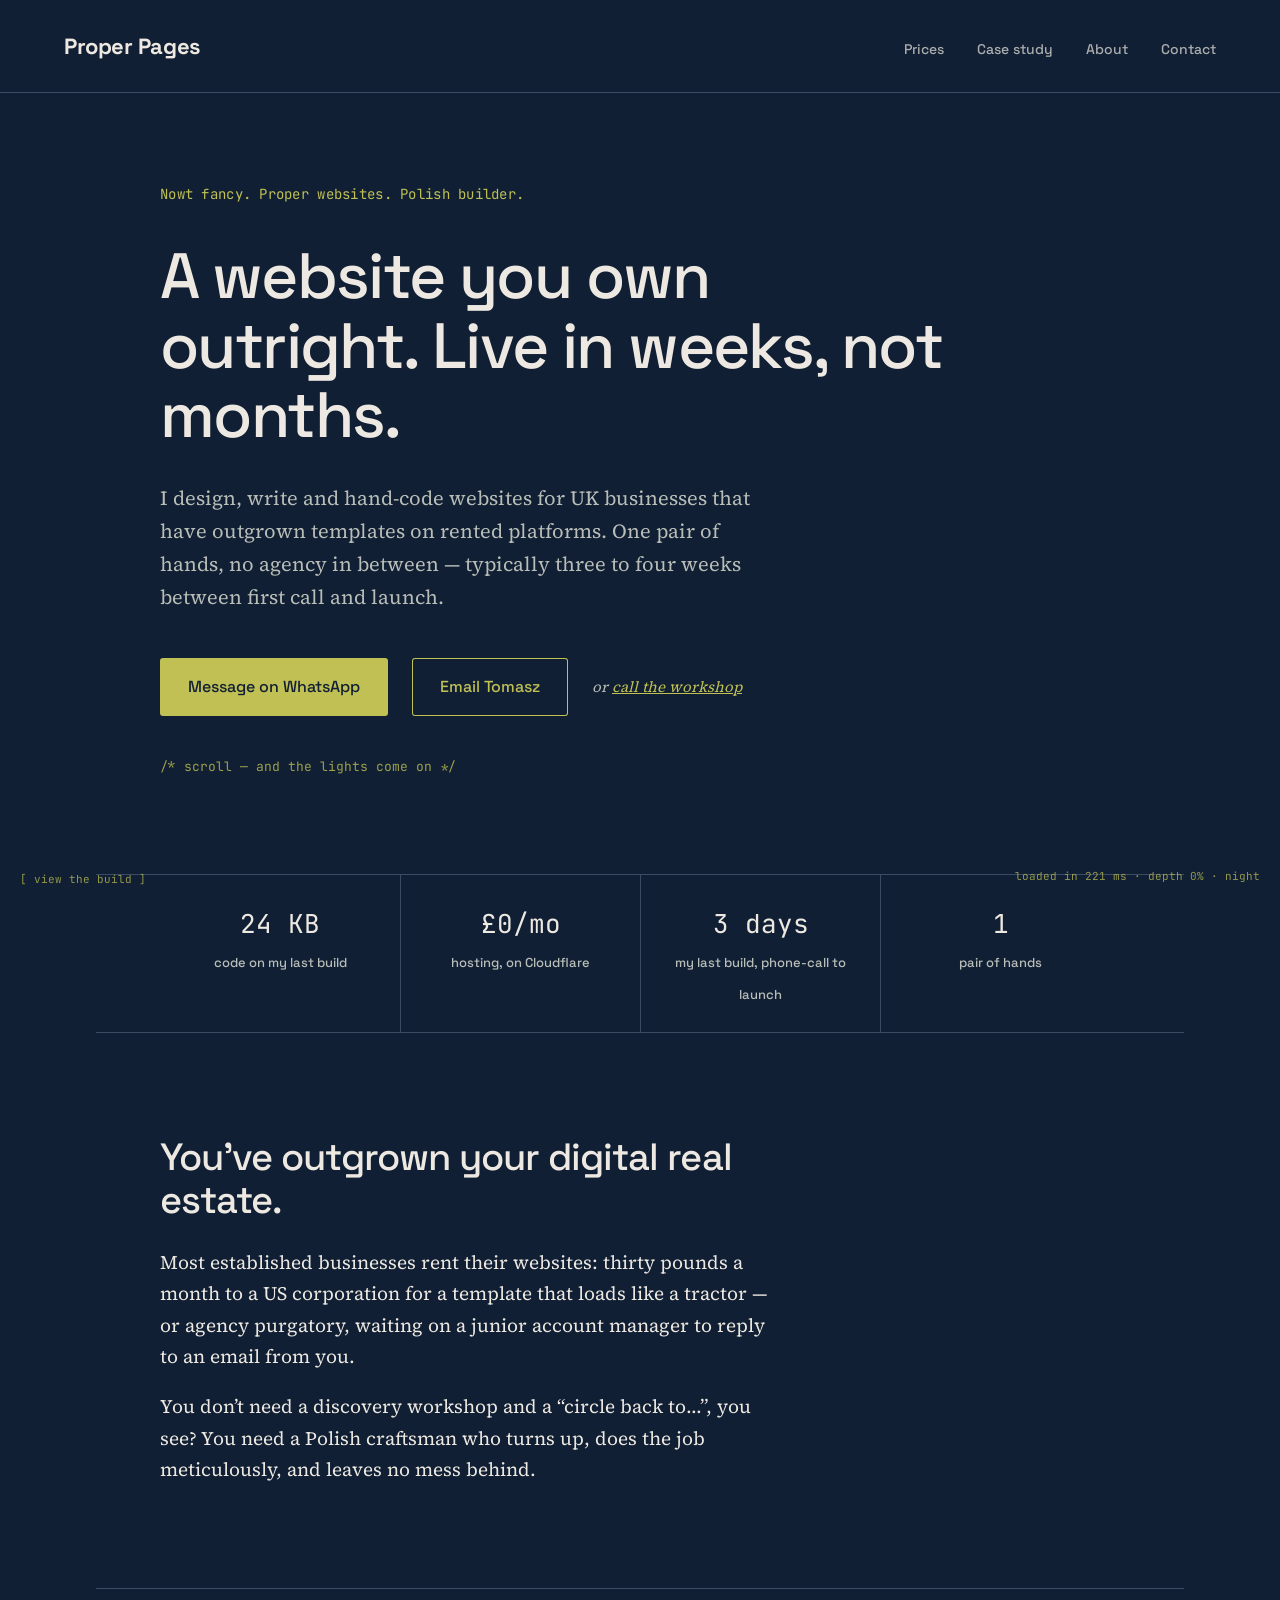
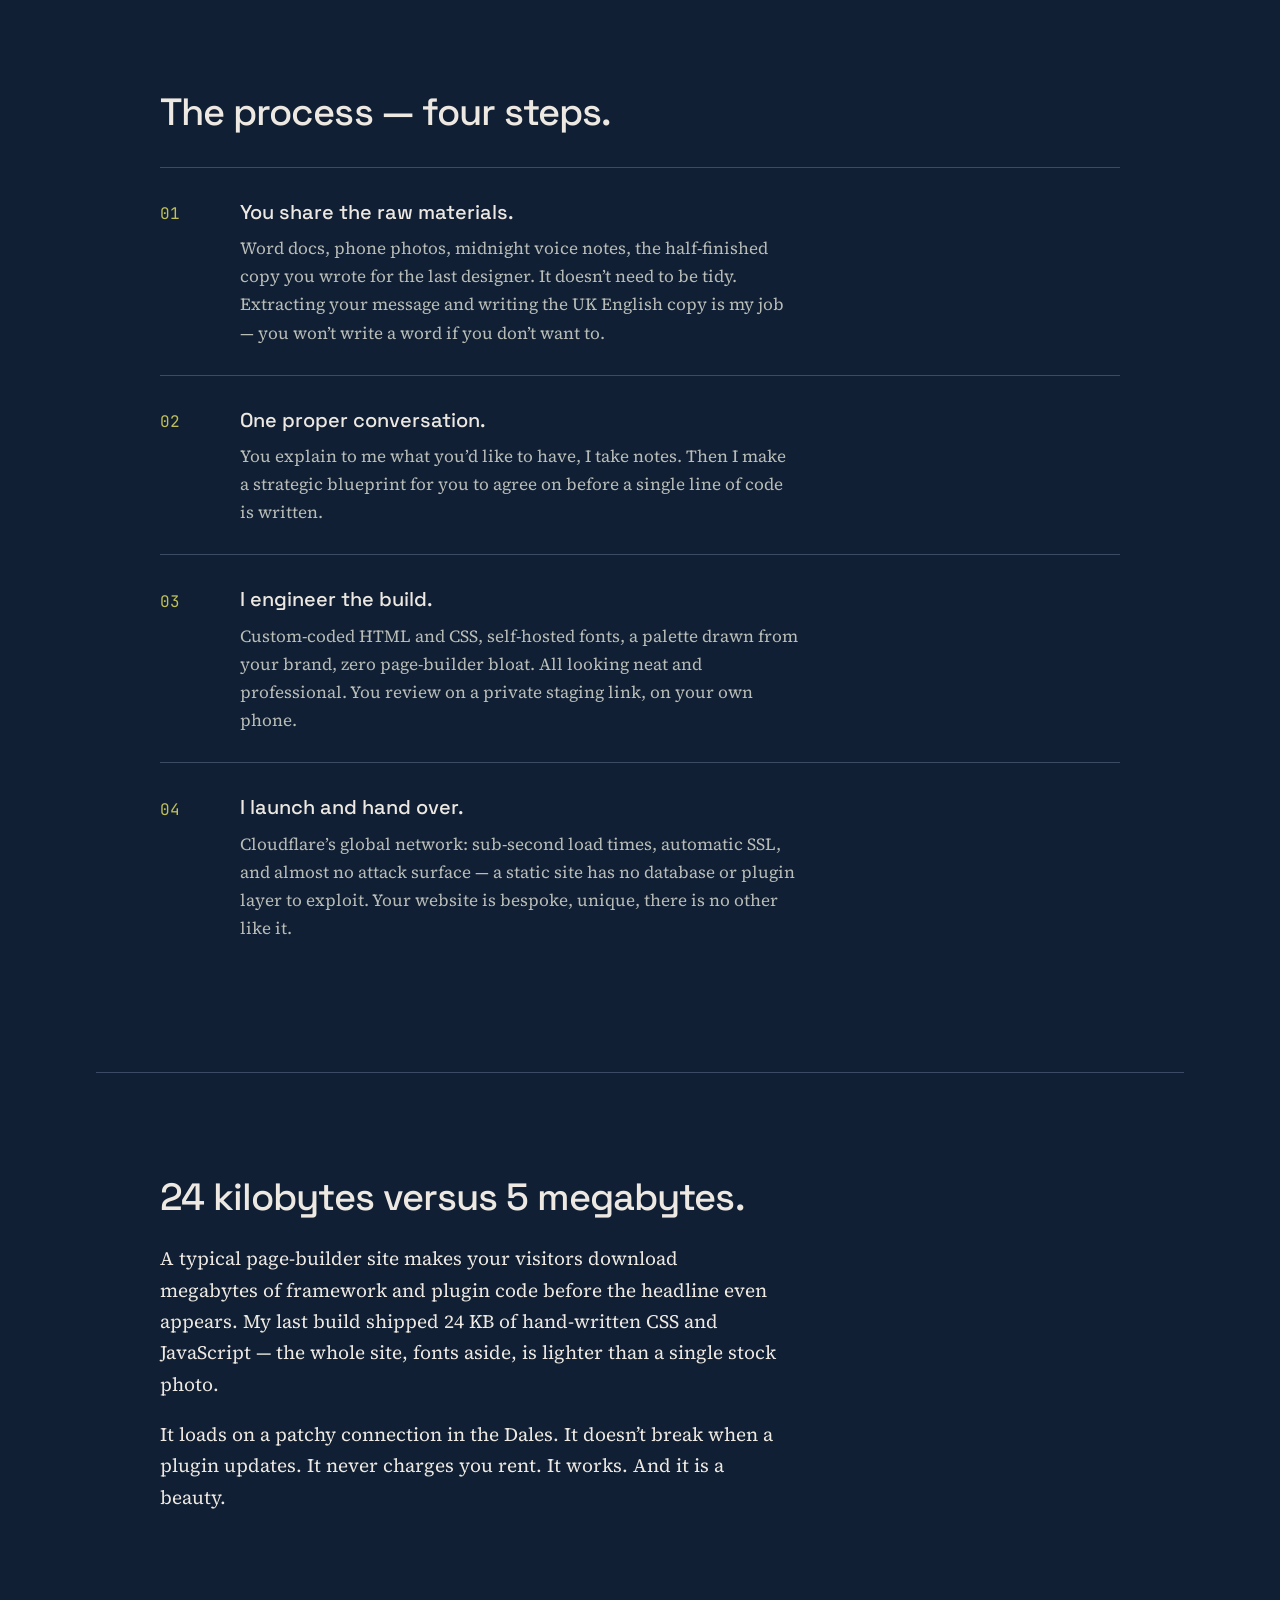
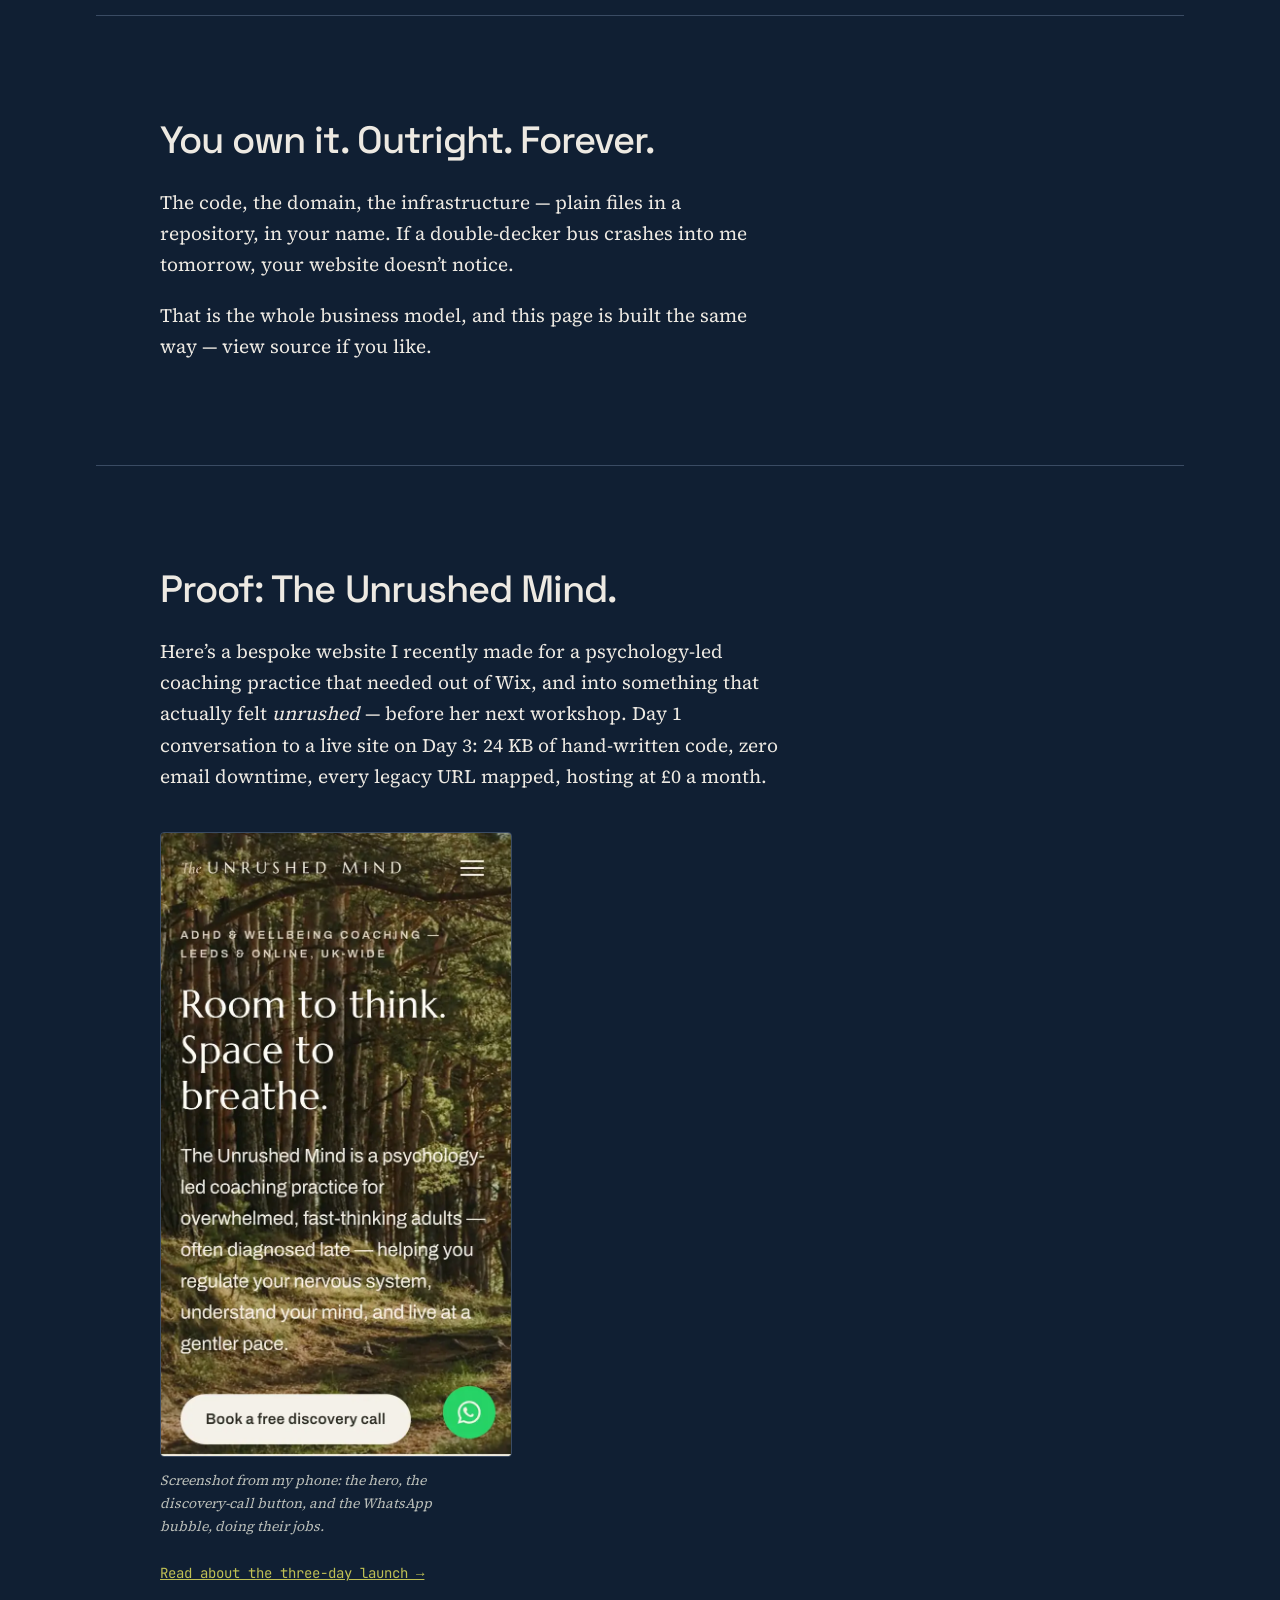
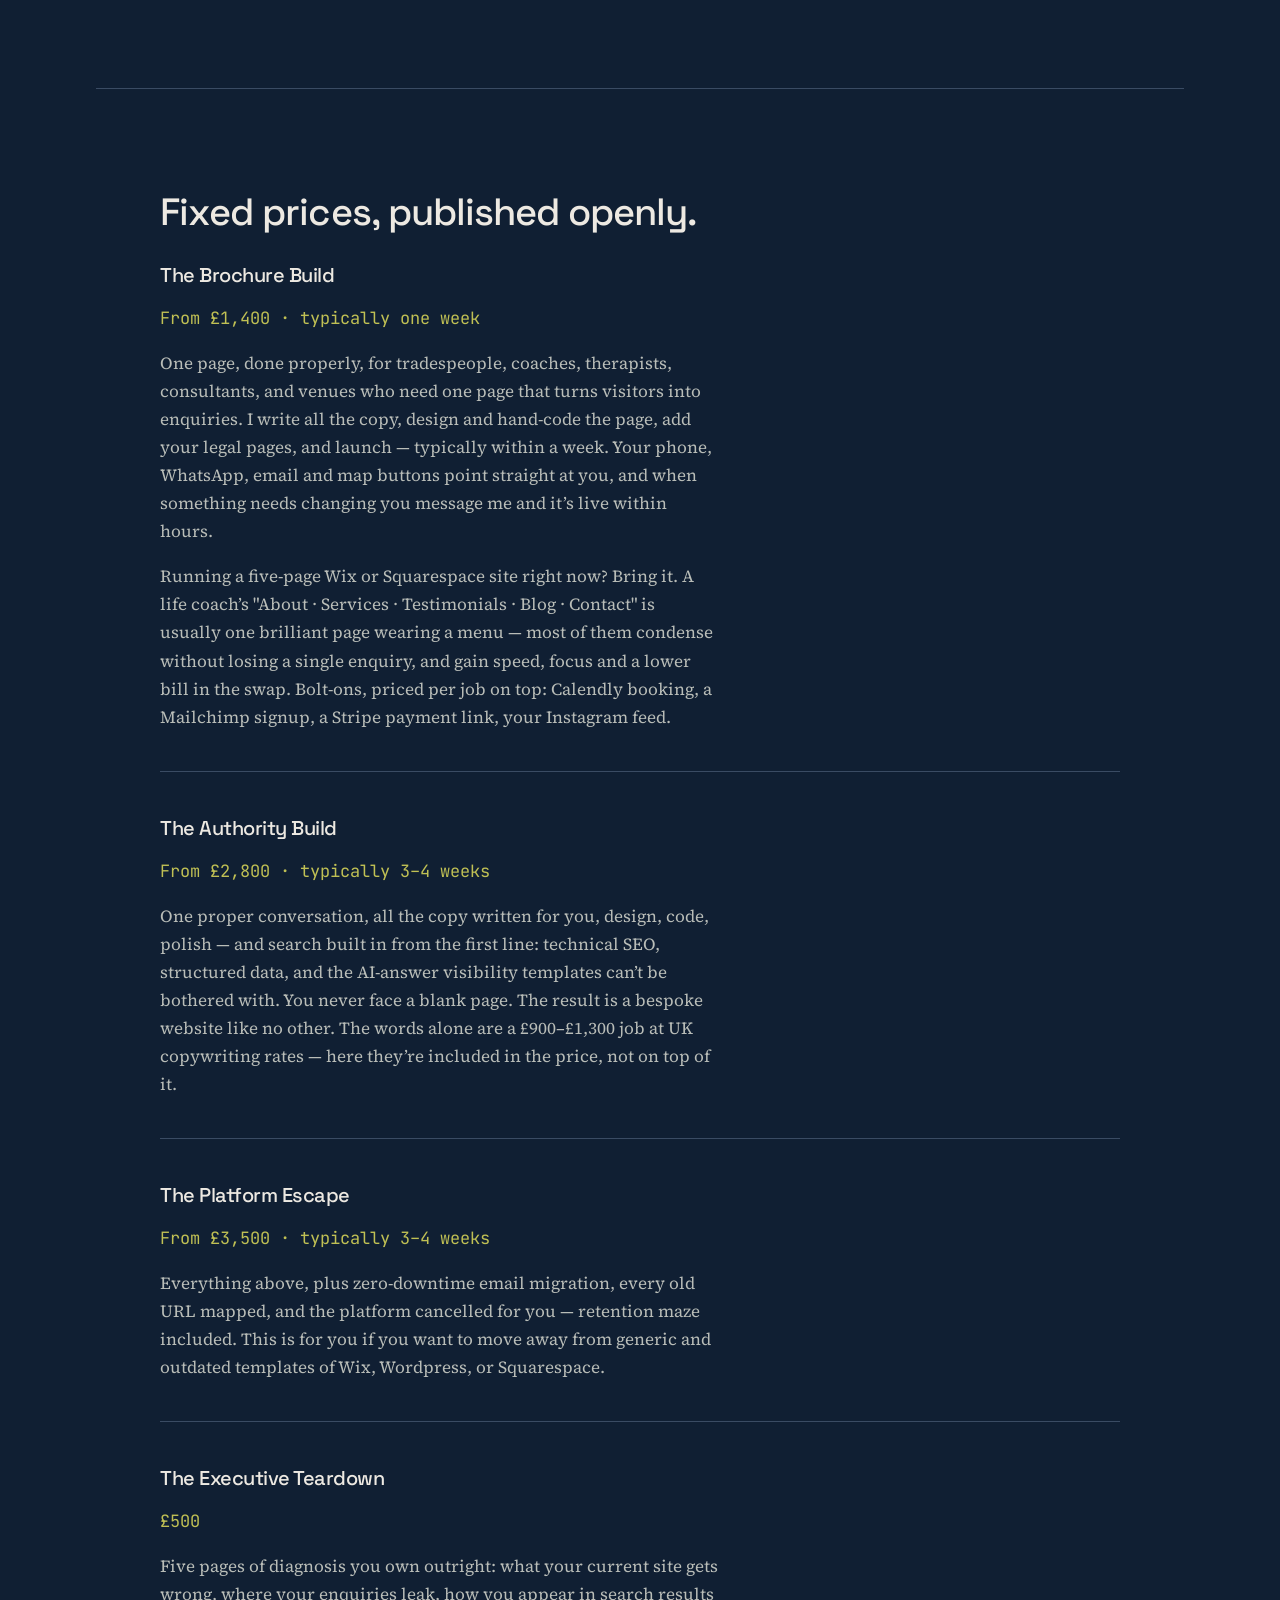
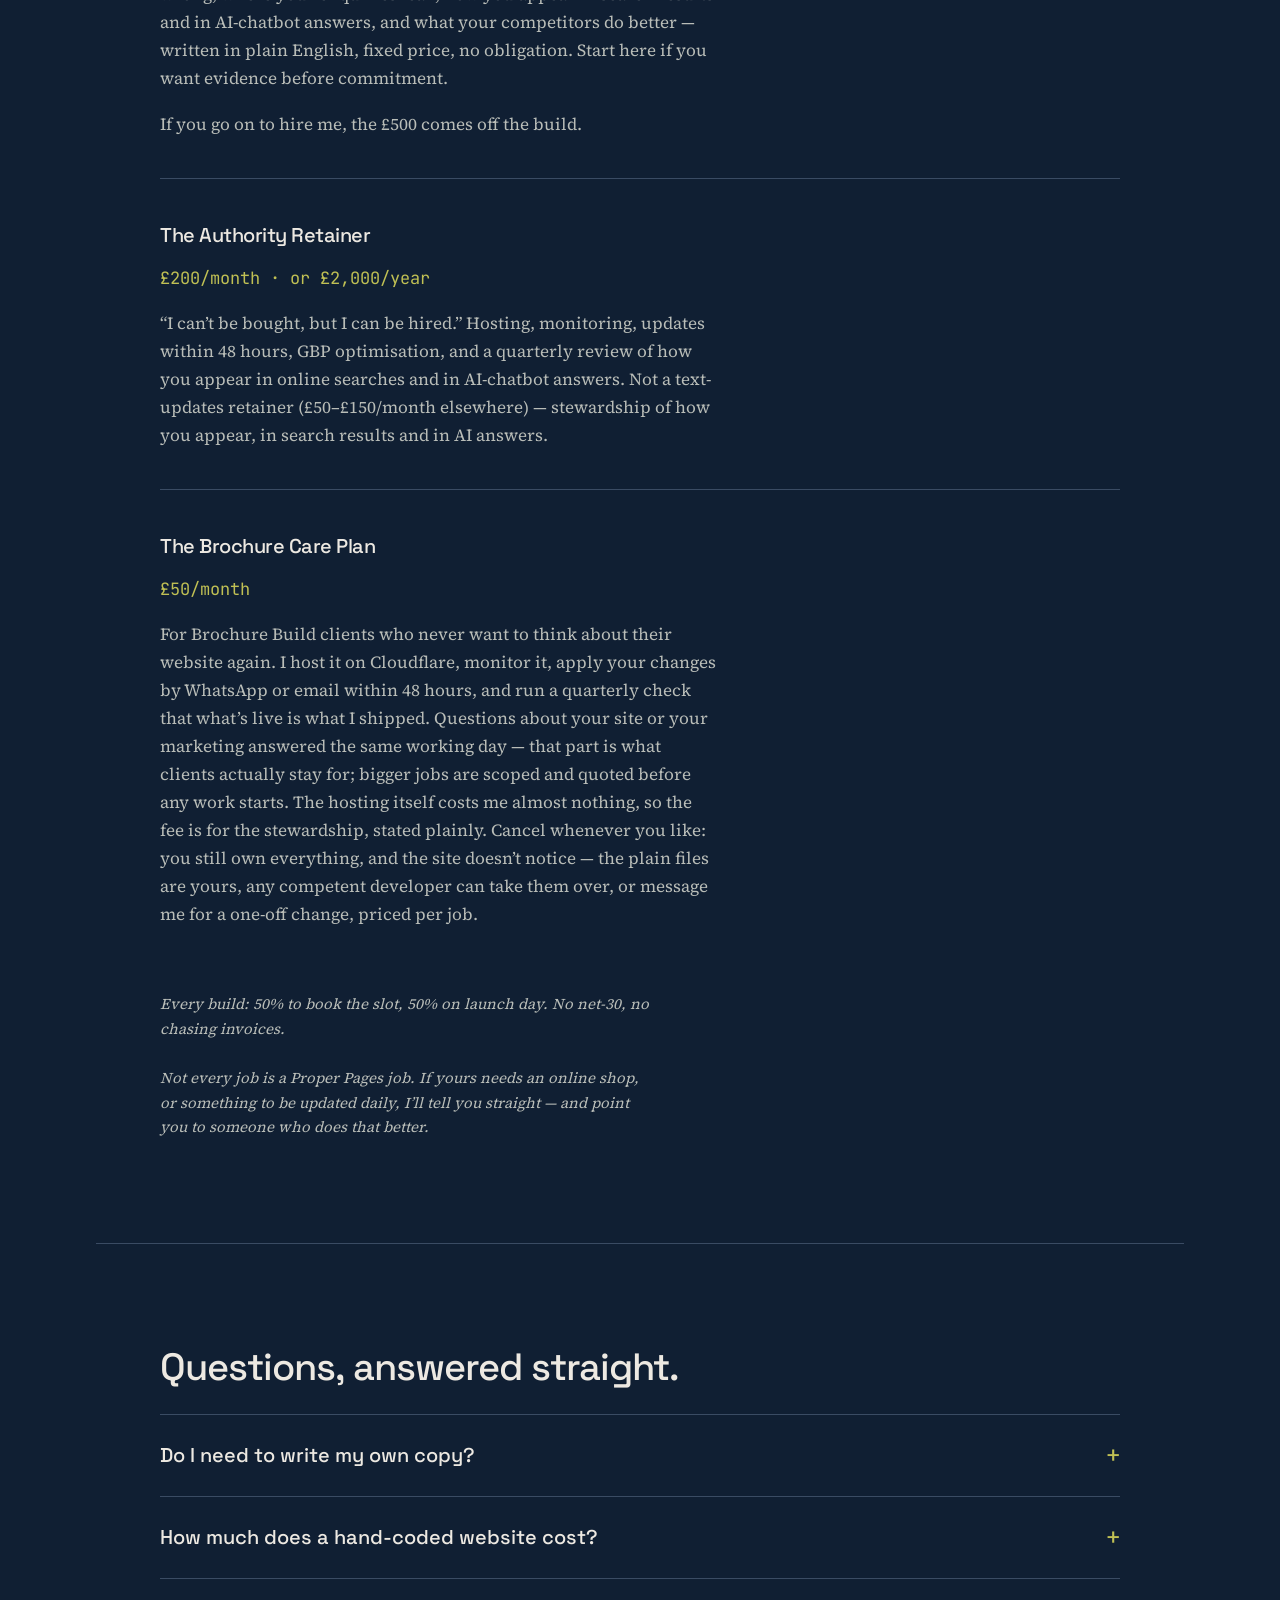
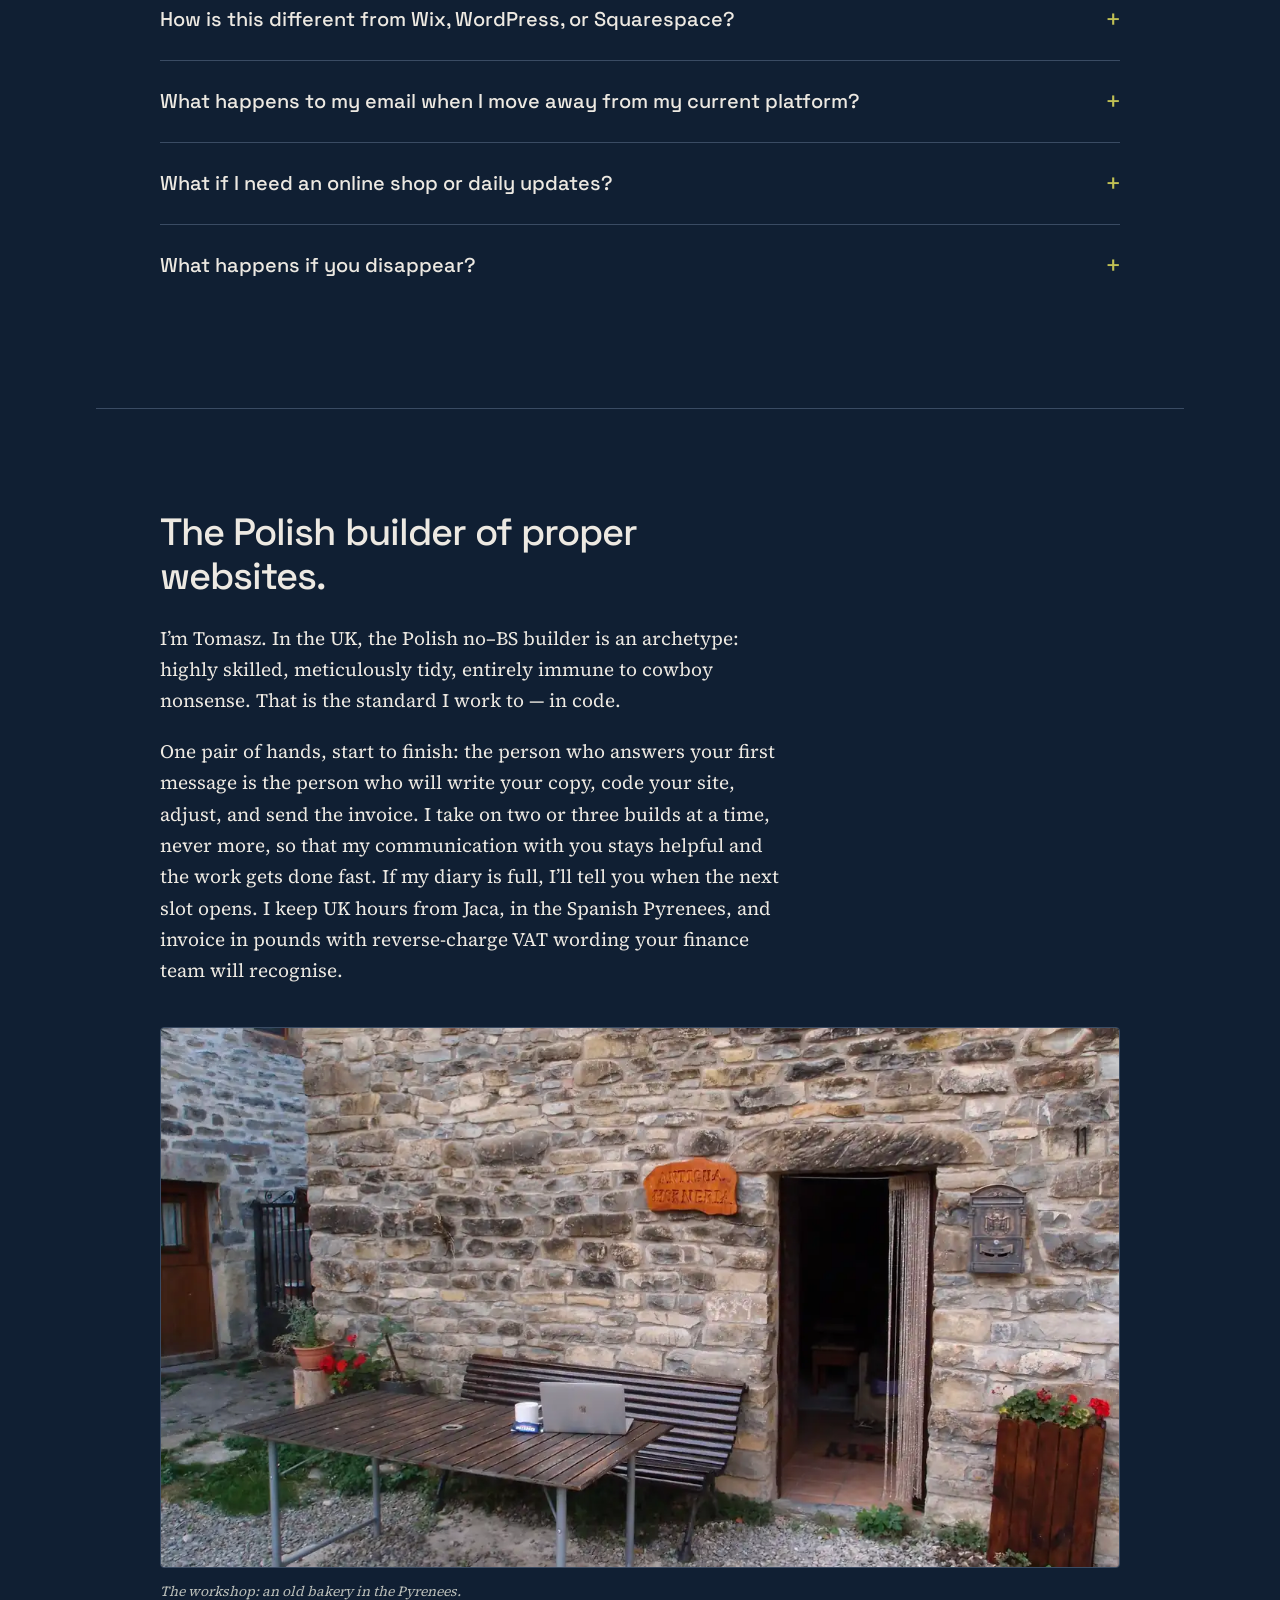
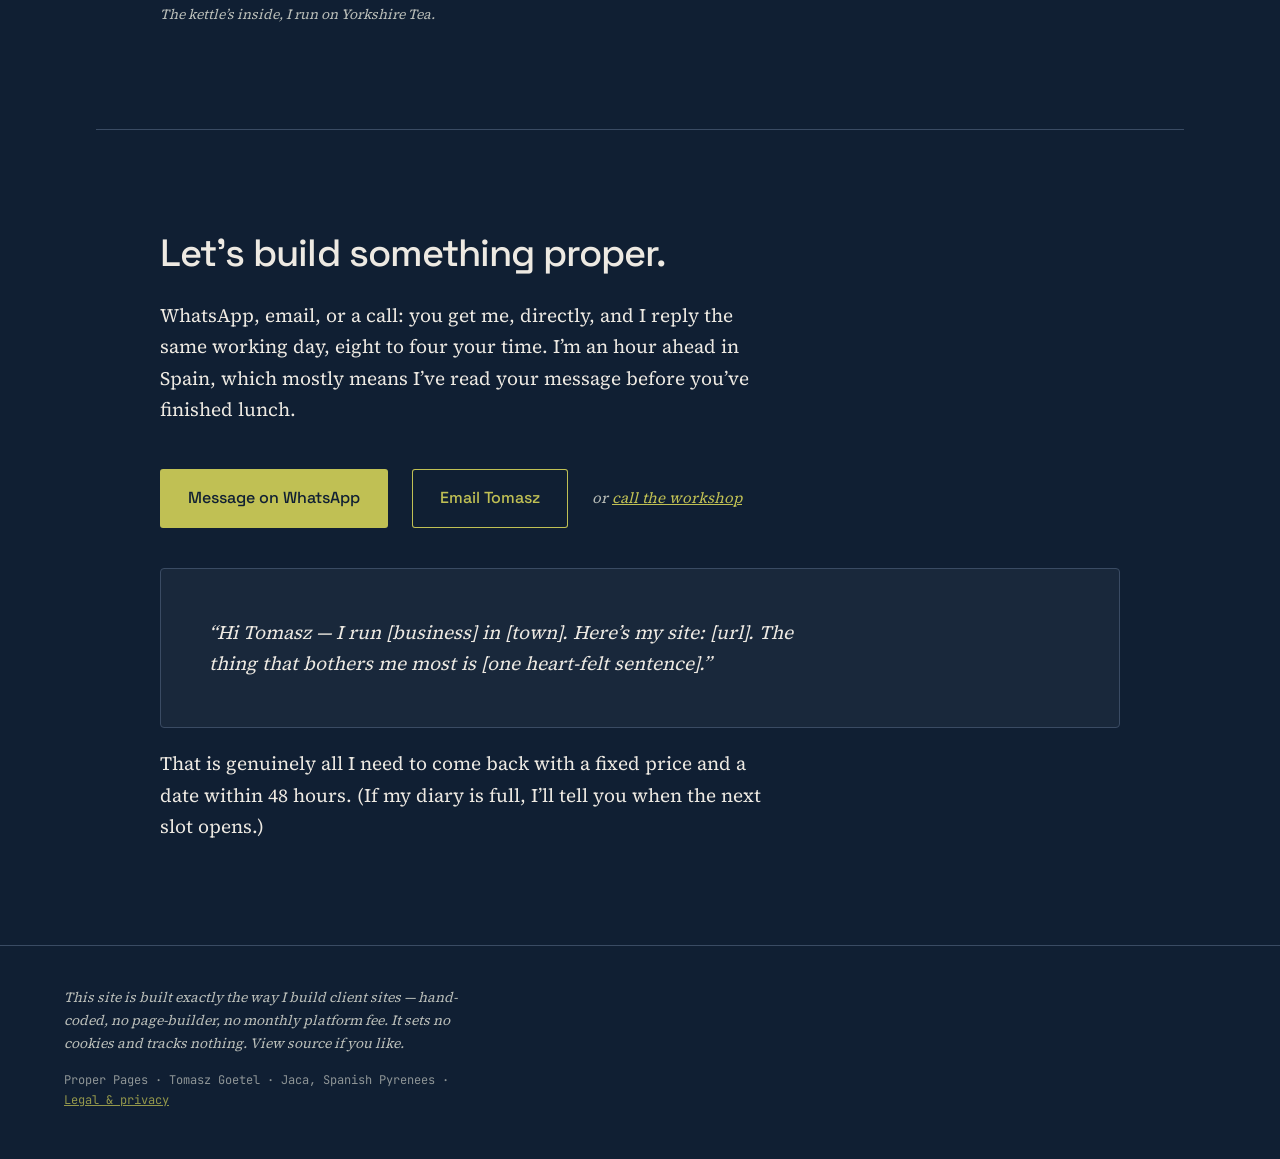
==== index.html @ 2d5d771d "Care Plan scope bounded, handover sentence added" ====
<!doctype html>
<html lang="en-GB">
<head>
<meta charset="utf-8">
<meta name="viewport" content="width=device-width, initial-scale=1">
<title>Proper Pages — hand-coded websites you own outright, live in weeks</title>
<meta name="description" content="I design, write and hand-code websites you own outright. No page-builder, no monthly platform fee, no agency in between. Typically three to four weeks between first call and launch.">
<link rel="canonical" href="https://properpages.co.uk/">
<meta name="theme-color" content="#101F33">
<link rel="icon" href="favicon.svg" type="image/svg+xml">
<link rel="apple-touch-icon" href="assets/img/apple-touch-icon.png">
<link rel="preload" href="assets/fonts/space-grotesk-700.woff2" as="font" type="font/woff2" crossorigin>
<link rel="preload" href="assets/fonts/source-serif-400.woff2" as="font" type="font/woff2" crossorigin>
<link rel="preload" href="assets/fonts/jetbrains-mono-400.woff2" as="font" type="font/woff2" crossorigin>
<link rel="stylesheet" href="assets/css/style.css">
<meta property="og:type" content="website">
<meta property="og:title" content="Proper Pages — hand-coded websites you own outright">
<meta property="og:description" content="Nowt fancy. Proper websites. Polish builder. Fixed prices, published openly, copy included — live in weeks, not months.">
<meta property="og:url" content="https://properpages.co.uk/">
<meta property="og:image" content="https://properpages.co.uk/assets/img/og.png">
<meta property="og:site_name" content="Proper Pages">
<meta property="og:locale" content="en_GB">
<meta property="og:image:width" content="1200">
<meta property="og:image:height" content="630">
<meta property="og:image:alt" content="Proper Pages — hand-coded websites you own outright. Nowt fancy. Proper websites. Polish builder.">
<meta name="twitter:card" content="summary_large_image">
<script type="application/ld+json">
{
  "@context": "https://schema.org",
  "@type": "ProfessionalService",
  "name": "Proper Pages",
  "description": "Hand-coded websites, copywriting included, for UK businesses that have outgrown rented platforms.",
  "url": "https://properpages.co.uk/",
  "image": "https://properpages.co.uk/assets/img/og.png",
  "sameAs": ["https://github.com/ubiktime/proper"],
  "openingHours": "Mo-Fr 08:00-16:00",
  "telephone": "+34641314730",
  "email": "tomaszgoe@protonmail.com",
  "knowsAbout": ["Hand-coded static websites", "Edge deployment on Cloudflare Pages", "Core Web Vitals optimisation", "Technical SEO and structured data", "Website copywriting"],
  "founder": { "@type": "Person", "name": "Tomasz Goetel", "jobTitle": "Web developer and copywriter" },
  "address": { "@type": "PostalAddress", "streetAddress": "Calle La Iglesia 11, Villanovilla", "postalCode": "22710", "addressLocality": "Jaca", "addressRegion": "Huesca", "addressCountry": "ES" },
  "areaServed": { "@type": "Country", "name": "United Kingdom" },
  "priceRange": "£££",
  "hasOfferCatalog": {
    "@type": "OfferCatalog",
    "name": "Services",
    "itemListElement": [
      { "@type": "Offer", "name": "The Brochure Build", "priceSpecification": { "@type": "PriceSpecification", "minPrice": 1400, "priceCurrency": "GBP" } },
      { "@type": "Offer", "name": "The Authority Build", "priceSpecification": { "@type": "PriceSpecification", "minPrice": 2800, "priceCurrency": "GBP" } },
      { "@type": "Offer", "name": "The Platform Escape", "priceSpecification": { "@type": "PriceSpecification", "minPrice": 3500, "priceCurrency": "GBP" } },
      { "@type": "Offer", "name": "The Executive Teardown", "priceSpecification": { "@type": "PriceSpecification", "price": 500, "priceCurrency": "GBP" } },
      { "@type": "Offer", "name": "The Authority Retainer", "priceSpecification": { "@type": "PriceSpecification", "price": 200, "priceCurrency": "GBP", "unitText": "MONTH" } },
      { "@type": "Offer", "name": "The Brochure Care Plan", "priceSpecification": { "@type": "PriceSpecification", "price": 50, "priceCurrency": "GBP", "unitText": "MONTH" } }
    ]
  }
}
</script>
<script type="application/ld+json">
{
  "@context": "https://schema.org",
  "@type": "FAQPage",
  "mainEntity": [
    {
      "@type": "Question",
      "name": "Do I need to write my own copy?",
      "acceptedAnswer": {
        "@type": "Answer",
        "text": "No. Most clients send Word docs, voice notes, or nothing at all. Extracting your message and writing the UK English copy is my job — you won’t face a blank page."
      }
    },
    {
      "@type": "Question",
      "name": "How much does a hand-coded website cost?",
      "acceptedAnswer": {
        "@type": "Answer",
        "text": "Published openly, fixed, and on this page: from £1,400 for a one-page brochure site that turns visitors into enquiries, from £2,800 for a bespoke build, from £3,500 if you’re escaping a rented platform. £500 gets you an intelligent audit first. No hourly rates, no scope creep, no surprise invoices."
      }
    },
    {
      "@type": "Question",
      "name": "How is this different from Wix, WordPress, or Squarespace?",
      "acceptedAnswer": {
        "@type": "Answer",
        "text": "Those platforms rent you a template and charge monthly. I hand-code a site you own outright — the code, the domain, the infrastructure. My last build shipped 24 KB of code and loads in under a second on 4G. A typical page-builder site makes visitors download megabytes before the headline appears."
      }
    },
    {
      "@type": "Question",
      "name": "What happens to my email when I move away from my current platform?",
      "acceptedAnswer": {
        "@type": "Answer",
        "text": "Nothing changes. In a recent migration, Google Workspace email was preserved — MX, SPF and DMARC replicated record-for-record. Zero downtime; the inbox never noticed."
      }
    },
    {
      "@type": "Question",
      "name": "What if I need an online shop or daily updates?",
      "acceptedAnswer": {
        "@type": "Answer",
        "text": "Then I’m not your builder, and I’ll tell you straight — then point you to someone who does that better. Not every job is a Proper Pages job."
      }
    },
    {
      "@type": "Question",
      "name": "What happens if you disappear?",
      "acceptedAnswer": {
        "@type": "Answer",
        "text": "Your website doesn’t notice. The code, domain and infrastructure are plain files in a repository, in your name. You hire any developer and carry on — no rebuild, no ransom, no platform lock-in."
      }
    }
  ]
}
</script>
</head>
<body>

<header class="site-head">
  <a class="wordmark" href="/">Proper Pages</a>
  <nav class="site-nav">
    <a href="#prices">Prices</a>
    <a href="/case-study">Case study</a>
    <a href="#about">About</a>
    <a href="#contact">Contact</a>
  </nav>
</header>

<main>

<section class="hero wrap">
  <p class="tagline">Nowt fancy. Proper websites. Polish builder.</p>
  <h1>A website you own outright. Live in weeks, not months.</h1>
  <p class="sub">I design, write and hand-code websites for UK businesses that have outgrown templates on rented platforms. One pair of hands, no agency in between — typically three to four weeks between first call and launch.</p>
  <div class="cta-row">
    <a class="btn" data-c="wa">Message on WhatsApp</a>
    <a class="btn btn-ghost" data-c="em">Email Tomasz</a>
    <span class="cta-note">or <a data-c="tel">call the workshop</a></span>
  </div>
  <p class="mono-note">/* scroll — and the lights come on */</p>
</section>

<div class="stats wrap" role="list">
  <div class="stat" role="listitem"><b>24 KB</b><span>code on my last build</span></div>
  <div class="stat" role="listitem"><b>£0/mo</b><span>hosting, on Cloudflare</span></div>
  <div class="stat" role="listitem"><b>3 days</b><span>my last build, phone-call to launch</span></div>
  <div class="stat" role="listitem"><b>1</b><span>pair of hands</span></div>
</div>

<section class="wrap" id="problem">
  <h2>You’ve outgrown your digital real estate.</h2>
  <p>Most established businesses rent their websites: thirty pounds a month to a US corporation for a template that loads like a tractor — or agency purgatory, waiting on a junior account manager to reply to an email from you.</p>
  <p>You don’t need a discovery workshop and a “circle back to...”, you see? You need a Polish craftsman who turns up, does the job meticulously, and leaves no mess behind.</p>
</section>

<section class="wrap" id="process">
  <h2>The process — four steps.</h2>
  <ol class="steps">
    <li><div><b>You share the raw materials.</b><p>Word docs, phone photos, midnight voice notes, the half-finished copy you wrote for the last designer. It doesn’t need to be tidy. Extracting your message and writing the UK English copy is my job — you won’t write a word if you don’t want to.</p></div></li>
    <li><div><b>One proper conversation.</b><p>You explain to me what you’d like to have, I take notes. Then I make a strategic blueprint for you to agree on before a single line of code is written.</p></div></li>
    <li><div><b>I engineer the build.</b><p>Custom-coded HTML and CSS, self-hosted fonts, a palette drawn from your brand, zero page-builder bloat. All looking neat and professional. You review on a private staging link, on your own phone.</p></div></li>
    <li><div><b>I launch and hand over.</b><p>Cloudflare’s global network: sub-second load times, automatic SSL, and almost no attack surface — a static site has no database or plugin layer to exploit. Your website is bespoke, unique, there is no other like it.</p></div></li>
  </ol>
</section>

<section class="wrap" id="weight">
  <h2>24 kilobytes versus 5 megabytes.</h2>
  <p>A typical page-builder site makes your visitors download megabytes of framework and plugin code before the headline even appears. My last build shipped 24&nbsp;KB of hand-written CSS and JavaScript — the whole site, fonts aside, is lighter than a single stock photo.</p>
  <p>It loads on a patchy connection in the Dales. It doesn’t break when a plugin updates. It never charges you rent. It works. And it is a beauty.</p>
</section>

<section class="wrap" id="ownership">
  <h2>You own it. Outright. Forever.</h2>
  <p>The code, the domain, the infrastructure — plain files in a repository, in your name. If a double-decker bus crashes into me tomorrow, your website doesn’t notice.</p>
  <p>That is the whole business model, and this page is built the same way — view source if you like.</p>
</section>

<section class="wrap" id="proof">
  <h2>Proof: The Unrushed Mind.</h2>
  <p>Here’s a bespoke website I recently made for a psychology-led coaching practice that needed out of Wix, and into something that actually felt <em>unrushed</em> — before her next workshop. Day 1 conversation to a live site on Day&nbsp;3: 24&nbsp;KB of hand-written code, zero email downtime, every legacy URL mapped, hosting at £0 a month.</p>
  <figure class="shot">
    <img src="assets/img/tum-phone.webp" width="720" height="1281" loading="lazy" decoding="async" alt="The Unrushed Mind homepage on a phone: forest photograph, “Room to think. Space to breathe.” headline, discovery-call button and WhatsApp bubble">
    <figcaption>Screenshot from my phone: the hero, the discovery-call button, and the WhatsApp bubble, doing their jobs.</figcaption>
  </figure>
  <p class="mono"><a href="/case-study">Read about the three-day launch →</a></p>
</section>

<section class="wrap" id="prices">
  <h2>Fixed prices, published openly.</h2>

  <div class="package" id="brochure-build">
    <h3 class="mt-0">The Brochure Build</h3>
    <p class="price">From £1,400 · typically one week</p>
    <p>One page, done properly, for tradespeople, coaches, therapists, consultants, and venues who need one page that turns visitors into enquiries. I write all the copy, design and hand-code the page, add your legal pages, and launch — typically within a week. Your phone, WhatsApp, email and map buttons point straight at you, and when something needs changing you message me and it’s live within hours.</p>
    <p>Running a five-page Wix or Squarespace site right now? Bring it. A life coach’s "About · Services · Testimonials · Blog · Contact" is usually one brilliant page wearing a menu — most of them condense without losing a single enquiry, and gain speed, focus and a lower bill in the swap. Bolt-ons, priced per job on top: Calendly booking, a Mailchimp signup, a Stripe payment link, your Instagram feed.</p>
  </div>

  <div class="package" id="authority-build">
    <h3 class="mt-0">The Authority Build</h3>
    <p class="price">From £2,800 · typically 3–4 weeks</p>
    <p>One proper conversation, all the copy written for you, design, code, polish — and search built in from the first line: technical SEO, structured data, and the AI-answer visibility templates can’t be bothered with. You never face a blank page. The result is a bespoke website like no other. The words alone are a £900–£1,300 job at UK copywriting rates — here they’re included in the price, not on top of it.</p>
  </div>

  <div class="package" id="platform-escape">
    <h3 class="mt-0">The Platform Escape</h3>
    <p class="price">From £3,500 · typically 3–4 weeks</p>
    <p>Everything above, plus zero-downtime email migration, every old URL mapped, and the platform cancelled for you — retention maze included. This is for you if you want to move away from generic and outdated templates of Wix, Wordpress, or Squarespace.</p>
  </div>

  <div class="package" id="executive-teardown">
    <h3 class="mt-0">The Executive Teardown</h3>
    <p class="price">£500</p>
    <p>Five pages of diagnosis you own outright: what your current site gets wrong, where your enquiries leak, how you appear in search results and in AI-chatbot answers, and what your competitors do better — written in plain English, fixed price, no obligation. Start here if you want evidence before commitment.</p>
<p>If you go on to hire me, the £500 comes off the build.</p>
  </div>

  <div class="package" id="authority-retainer">
    <h3 class="mt-0">The Authority Retainer</h3>
    <p class="price">£200/month · or £2,000/year</p>
    <p>“I can’t be bought, but I can be hired.” Hosting, monitoring, updates within 48 hours, GBP optimisation, and a quarterly review of how you appear in online searches and in AI-chatbot answers. Not a text-updates retainer (£50–£150/month elsewhere) — stewardship of how you appear, in search results and in AI answers.</p>
  </div>

  <div class="package" id="brochure-care">
    <h3 class="mt-0">The Brochure Care Plan</h3>
    <p class="price">£50/month</p>
    <p>For Brochure Build clients who never want to think about their website again. I host it on Cloudflare, monitor it, apply your changes by WhatsApp or email within 48 hours, and run a quarterly check that what’s live is what I shipped. Questions about your site or your marketing answered the same working day — that part is what clients actually stay for; bigger jobs are scoped and quoted before any work starts. The hosting itself costs me almost nothing, so the fee is for the stewardship, stated plainly. Cancel whenever you like: you still own everything, and the site doesn’t notice — the plain files are yours, any competent developer can take them over, or message me for a one-off change, priced per job.</p>
  </div>

  <p class="terms">Every build: 50% to book the slot, 50% on launch day. No net-30, no chasing invoices.</p>
  <p class="terms">Not every job is a Proper Pages job. If yours needs an online shop, or something to be updated daily, I’ll tell you straight — and point you to someone who does that better.</p>
</section>

<section class="wrap" id="faq">
  <h2>Questions, answered straight.</h2>

  <details>
    <summary>Do I need to write my own copy?</summary>
    <p>No. Most clients send Word docs, voice notes, or nothing at all. Extracting your message and writing the UK English copy is my job — you won’t face a blank page.</p>
  </details>

  <details>
    <summary>How much does a hand-coded website cost?</summary>
    <p>From £1,400 for one page that turns visitors into enquiries, from £2,800 for a unique, bespoke build, from £3,500 if you’re escaping a rented platform. £500 gets you an intelligent audit first. No hourly rates, no scope creep, no surprise invoices.</p>
  </details>

  <details>
    <summary>How is this different from Wix, WordPress, or Squarespace?</summary>
    <p>Those platforms rent you a template and charge monthly. The templates make every site look the same. I custom-code a site you own outright — the code, the domain, the infrastructure. My last build shipped 24 KB of code and loads in under a second on 4G. A typical page-builder site makes visitors download megabytes before the headline appears.</p>
  </details>

  <details>
    <summary>What happens to my email when I move away from my current platform?</summary>
    <p>Nothing changes. In a recent migration I did for a client, Google Workspace email was preserved — MX, SPF and DMARC replicated record-for-record. Zero downtime; the inbox never noticed.</p>
  </details>

  <details>
    <summary>What if I need an online shop or daily updates?</summary>
    <p>Then I’m not your builder, and I’ll tell you straight — then point you to someone who does that better. Not every job is a Proper Pages job.</p>
  </details>

  <details>
    <summary>What happens if you disappear?</summary>
    <p>Your website doesn’t notice. The code, domain and infrastructure are plain files in a repository, in your name. No rebuild, no ransom, no platform lock-in. You hire any developer and carry on.</p>
  </details>
</section>

<section class="wrap" id="about">
  <h2>The Polish builder of proper websites.</h2>
  <p>I’m Tomasz. In the UK, the Polish no–BS builder is an archetype: highly skilled, meticulously tidy, entirely immune to cowboy nonsense. That is the standard I work to — in code.</p>
  <p>One pair of hands, start to finish: the person who answers your first message is the person who will write your copy, code your site, adjust, and send the invoice. I take on two or three builds at a time, never more, so that my communication with you stays helpful and the work gets done fast. If my diary is full, I’ll tell you when the next slot opens. I keep UK hours from Jaca, in the Spanish Pyrenees, and invoice in pounds with reverse-charge VAT wording your finance team will recognise.</p>
  <figure class="shot">
    <img src="assets/img/courtyard.webp" width="1280" height="721" loading="lazy" decoding="async" alt="A stone courtyard in the Pyrenees: an old bakery building, an outdoor table with a laptop and a mug">
    <figcaption>The workshop: an old bakery in the Pyrenees. The kettle’s inside, I run on Yorkshire Tea.</figcaption>
  </figure>
</section>

<section class="wrap" id="contact">
  <h2>Let’s build something proper.</h2>
  <p>WhatsApp, email, or a call: you get me, directly, and I reply the same working day, eight to four your time. I’m an hour ahead in Spain, which mostly means I’ve read your message before you’ve finished lunch.</p>
  <div class="cta-row">
    <a class="btn" data-c="wa">Message on WhatsApp</a>
    <a class="btn btn-ghost" data-c="em">Email Tomasz</a>
    <span class="cta-note">or <a data-c="tel">call the workshop</a></span>
  </div>
  <div class="card" style="margin-top:2.5rem">
    <p style="font-style:italic">“Hi Tomasz — I run [business] in [town]. Here’s my site: [url]. The thing that bothers me most is [one heart-felt sentence].”</p>
  </div>
  <p style="margin-top:1.25rem">That is genuinely all I need to come back with a fixed price and a date within 48 hours. (If my diary is full, I’ll tell you when the next slot opens.)</p>
  <noscript><p>JavaScript is off, so the buttons can’t assemble themselves: call or WhatsApp +34&nbsp;641&nbsp;314&nbsp;730, or email tomaszgoe@protonmail.com.</p></noscript>
</section>

</main>

<footer class="site-foot">
  <p class="foot-line">This site is built exactly the way I build client sites — hand-coded, no page-builder, no monthly platform fee. It sets no cookies and tracks nothing. View source if you like.</p>
  <p class="foot-meta">Proper Pages · Tomasz Goetel · Jaca, Spanish Pyrenees · <a href="/legal">Legal &amp; privacy</a></p>
</footer>

<script src="assets/js/dawn.js" defer></script>
<script src="assets/js/main.js" defer></script>
</body>
</html>
---- assets/css/style.css ----
/* ============================================================
   PROPER PAGES — Starry Night design system
   Palette borrowed from Van Gogh, Starry Night Over the Rhône.
   All colour flows through CSS custom properties; dawn.js drives
   them with scroll. Without JS (or reduced motion) the site sits
   in the static lamplight-cream theme below.
   ============================================================ */

@font-face { font-family: 'Space Grotesk'; src: url('../fonts/space-grotesk-500.woff2') format('woff2'); font-weight: 500; font-display: swap; }
@font-face { font-family: 'Space Grotesk'; src: url('../fonts/space-grotesk-700.woff2') format('woff2'); font-weight: 700; font-display: swap; }
@font-face { font-family: 'Source Serif 4'; src: url('../fonts/source-serif-400.woff2') format('woff2'); font-weight: 400; font-display: swap; }
@font-face { font-family: 'Source Serif 4'; src: url('../fonts/source-serif-600.woff2') format('woff2'); font-weight: 600; font-display: swap; }
@font-face { font-family: 'JetBrains Mono'; src: url('../fonts/jetbrains-mono-400.woff2') format('woff2'); font-weight: 400; font-display: swap; }

:root {
  /* static fallback theme = footer state (lamplight cream) */
  --bg: #F1EFDC;
  --h: #203020;
  --text: #203020;
  --muted: #5A6349;
  --accent: #9A8616;
  --accent-ink: #F5F3E6;
  --rule: #C9C6B2;
  --card: rgba(255,255,255,.35);

  --font-head: 'Space Grotesk', sans-serif;
  --font-body: 'Source Serif 4', serif;
  --font-mono: 'JetBrains Mono', monospace;

  --wrap: 68rem;
  --gutter: clamp(1.25rem, 5vw, 4rem);
}

* { margin: 0; padding: 0; box-sizing: border-box; }

html { scroll-behavior: smooth; }

body {
  background: var(--bg);
  color: var(--text);
  font-family: var(--font-body);
  font-size: 1.1875rem;
  line-height: 1.65;
  -webkit-font-smoothing: antialiased;
}

::selection { background: var(--accent); color: var(--accent-ink); }

/* ---------- structure ---------- */
.wrap { max-width: var(--wrap); margin-inline: auto; padding-inline: var(--gutter); }
section { padding-block: clamp(3.5rem, 8vw, 6.5rem); }
section + section { border-top: 1px solid var(--rule); }

/* ---------- header ---------- */
.site-head {
  display: flex; justify-content: space-between; align-items: baseline; flex-wrap: wrap; gap: 1rem;
  padding: 1.75rem var(--gutter);
  border-bottom: 1px solid var(--rule);
}
.wordmark {
  font-family: var(--font-head); font-weight: 700; font-size: 1.375rem; letter-spacing: -.02em;
  color: var(--h); text-decoration: none;
}
.site-nav a {
  font-family: var(--font-head); font-weight: 500; font-size: .875rem;
  color: var(--text); text-decoration: none; margin-left: 1.75rem; opacity: .7;
}
.site-nav a:hover, .site-nav a[aria-current="page"] { opacity: 1; text-decoration: underline; text-underline-offset: .3em; }

/* ---------- type ---------- */
h1, h2, h3 { font-family: var(--font-head); font-weight: 500; letter-spacing: -.025em; color: var(--h); }
h1 { font-size: clamp(2.5rem, 6.5vw, 4rem); line-height: 1.08; max-width: 20ch; }
h2 { font-size: clamp(1.75rem, 4vw, 2.375rem); line-height: 1.15; margin-bottom: 1.5rem; max-width: 26ch; }
h3 { font-size: 1.25rem; margin: 2.25rem 0 .75rem; }
p { max-width: 62ch; }
p + p { margin-top: 1em; }
.lede { font-size: 1.25rem; color: var(--muted); }
.small { font-size: .9375rem; color: var(--muted); }
.mono { font-family: var(--font-mono); font-size: .875rem; color: var(--accent); margin-top: 1.5rem; }
em { font-style: italic; }
a { color: var(--accent); }

/* ---------- hero ---------- */
.hero { padding-block: clamp(3.375rem, 7.5vw, 5.625rem) clamp(3.5rem, 8vw, 6rem); }
.tagline {
  font-family: var(--font-mono); font-size: .875rem; color: var(--accent);
  letter-spacing: .02em; margin-bottom: 2.25rem;
}
.hero .sub { margin-top: 2rem; max-width: 38rem; color: var(--muted); font-size: 1.25rem; }
.cta-row { margin-top: 2.75rem; display: flex; align-items: center; gap: 1.5rem; flex-wrap: wrap; }
.cta-note { font-size: .9375rem; color: var(--muted); font-style: italic; }
.mono-note { font-family: var(--font-mono); font-size: .8125rem; color: var(--accent); margin-top: 2.5rem; opacity: .8; }

/* ---------- buttons ---------- */
.btn {
  display: inline-block; font-family: var(--font-head); font-weight: 500; font-size: 1rem;
  background: var(--accent); color: var(--accent-ink);
  padding: 1rem 1.75rem; border-radius: 3px; text-decoration: none;
}
.btn:hover { filter: brightness(1.07); }
.btn-ghost {
  background: transparent; color: var(--accent);
  box-shadow: inset 0 0 0 1px var(--accent);
}
a[data-c] { cursor: pointer; } /* hrefs assembled by main.js */

/* ---------- stats strip ---------- */
.stats { display: flex; flex-wrap: wrap; border-top: 1px solid var(--rule); border-bottom: 1px solid var(--rule); }
.stat { flex: 1 1 10rem; padding: 1.75rem 1rem 1.5rem; text-align: center; border-left: 1px solid var(--rule); }
.stat:first-child { border-left: none; }
.stat b { display: block; font-family: var(--font-mono); font-weight: 400; font-size: 1.625rem; color: var(--h); }
.stat span { font-family: var(--font-head); font-size: .8125rem; color: var(--muted); }

/* ---------- cards & tables ---------- */
.card { border: 1px solid var(--rule); border-radius: 4px; padding: clamp(1.5rem, 4vw, 3rem); background: var(--card); }
table { width: 100%; border-collapse: collapse; font-size: 1rem; margin-top: 1.5rem; }
caption { text-align: left; font-family: var(--font-head); font-weight: 500; margin-bottom: .75rem; color: var(--h); }
th, td { text-align: left; padding: .8rem 1rem .8rem 0; border-bottom: 1px solid var(--rule); vertical-align: top; }
th { font-family: var(--font-head); font-weight: 500; color: var(--muted); font-size: .875rem; }
td:last-child, th:last-child { padding-right: 0; }
.table-note { font-size: .875rem; color: var(--muted); font-style: italic; margin-top: .9rem; }

/* ---------- process steps ---------- */
.steps { list-style: none; counter-reset: step; margin-top: 2rem; }
.steps li { counter-increment: step; padding: 1.75rem 0; border-top: 1px solid var(--rule); display: grid; grid-template-columns: 4rem 1fr; gap: 1rem; }
.steps li::before {
  content: counter(step, decimal-leading-zero);
  font-family: var(--font-mono); font-size: 1rem; color: var(--accent); padding-top: .35rem;
}
.steps b { display: block; font-family: var(--font-head); font-weight: 500; font-size: 1.25rem; color: var(--h); margin-bottom: .35rem; }
.steps p { color: var(--muted); font-size: 1.0625rem; }

/* ---------- package blocks ---------- */
.package { border-top: 1px solid var(--rule); padding-block: clamp(1.75rem, 4vw, 2.5rem); }
#prices .package:first-of-type { border-top: none; padding-top: 0; }
.package h3 { margin-top: 0; }
.package .price { font-family: var(--font-mono); font-size: 1.0625rem; color: var(--accent); margin: 0 0 1rem; }
.package p { color: var(--muted); font-size: 1.0625rem; }
.terms { font-size: .9375rem; color: var(--muted); margin-top: 1.5rem; font-style: italic; }

/* ---------- FAQ ---------- */
#faq details {
  border-top: 1px solid var(--rule);
  padding-block: 1.5rem;
}
#faq summary {
  font-family: var(--font-head);
  font-weight: 500;
  font-size: 1.25rem;
  color: var(--h);
  cursor: pointer;
  list-style: none;
  position: relative;
  padding-right: 2.5rem;
}
#faq summary::-webkit-details-marker {
  display: none;
}
#faq summary::after {
  content: "+";
  position: absolute;
  right: 0;
  top: 50%;
  transform: translateY(-50%);
  font-family: var(--font-mono);
  font-size: 1.5rem;
  font-weight: 400;
  color: var(--accent);
  transition: transform 0.2s ease;
}
#faq details[open] summary::after {
  content: "−";
}
#faq details p {
  margin-top: 1rem;
  color: var(--muted);
  font-size: 1.0625rem;
  max-width: 56ch;
}

/* ---------- figures ---------- */
figure.shot { margin-top: 2.5rem; }
figure.shot img { display: block; max-width: 100%; height: auto; border: 1px solid var(--rule); border-radius: 4px; background: var(--card); }
#proof figure.shot img { max-width: min(22rem, 100%); }
figure.shot figcaption { font-size: .875rem; color: var(--muted); font-style: italic; margin-top: .75rem; max-width: 44ch; }

/* ---------- footer ---------- */
.site-foot { border-top: 1px solid var(--rule); padding: 2.5rem var(--gutter) 3rem; font-size: .875rem; color: var(--muted); }
.site-foot .foot-line { font-style: italic; max-width: 62ch; }
.site-foot .foot-meta { margin-top: 1rem; font-family: var(--font-mono); font-size: .75rem; opacity: .75; }
.site-foot .foot-meta a { white-space: nowrap; }

/* ---------- depth readout + blueprint toggle ---------- */
.depth {
  position: fixed; right: 1.25rem; bottom: .9rem; z-index: 10;
  font-family: var(--font-mono); font-size: .6875rem; color: var(--accent); opacity: .75;
  pointer-events: none;
}
.bp-toggle {
  position: fixed; left: 1.25rem; bottom: .9rem; z-index: 30;
  font-family: var(--font-mono); font-size: .6875rem; color: var(--accent);
  background: transparent; border: 0; padding: 0; cursor: pointer; opacity: .75;
}
.bp-toggle:hover { opacity: 1; }

/* ---------- blueprint mode: the bones under the paint ---------- */
html.blueprint [data-bp] { outline: 1px dashed var(--accent); outline-offset: 3px; position: relative; }
html.blueprint .depth[data-bp], html.blueprint .bp-toggle[data-bp] { position: fixed; }
html.blueprint [data-bp]::before {
  content: attr(data-bp);
  position: absolute; top: -1.5em; left: -3px; z-index: 40;
  font-family: var(--font-mono); font-size: .625rem; line-height: 1.5; letter-spacing: .02em;
  color: var(--accent); background: var(--bg); padding: 0 .35em; white-space: nowrap;
}

/* ---------- helpers ---------- */
.mt-0 { margin-top: 0; }
.center { text-align: center; }
.nobr { white-space: nowrap; }

@media (max-width: 40rem) {
  .site-nav a { margin-left: 1rem; }
  .steps li { grid-template-columns: 3rem 1fr; }
  /* fixed corner toggle would sit on top of the hero CTA on phones —
     on small screens it becomes a footer toy instead */
  .bp-toggle { position: static; display: inline-block; margin: 0 var(--gutter) 3.25rem; }
  html.blueprint .bp-toggle[data-bp] { position: static; }
}
@view-transition { navigation: auto; }
@media (prefers-reduced-motion: reduce) {
  ::view-transition-old(root), ::view-transition-new(root) { animation: none; }
}
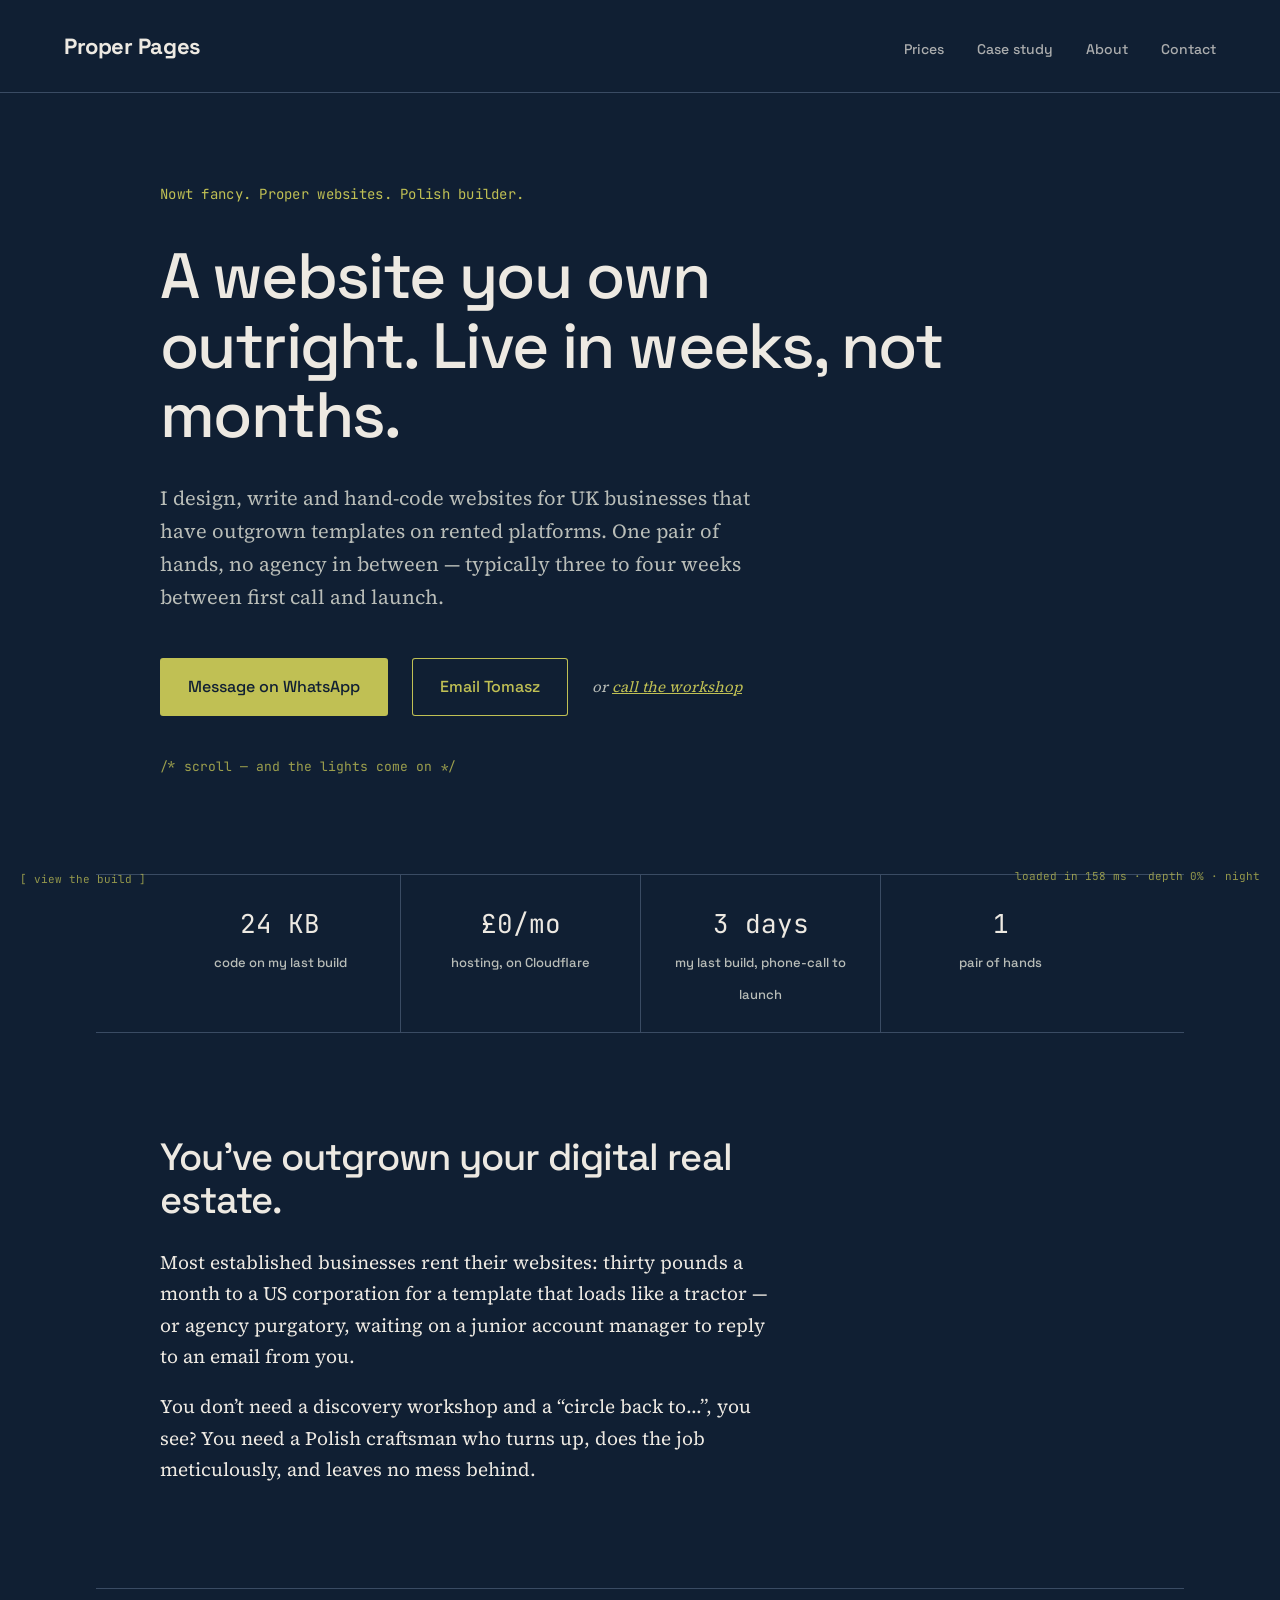
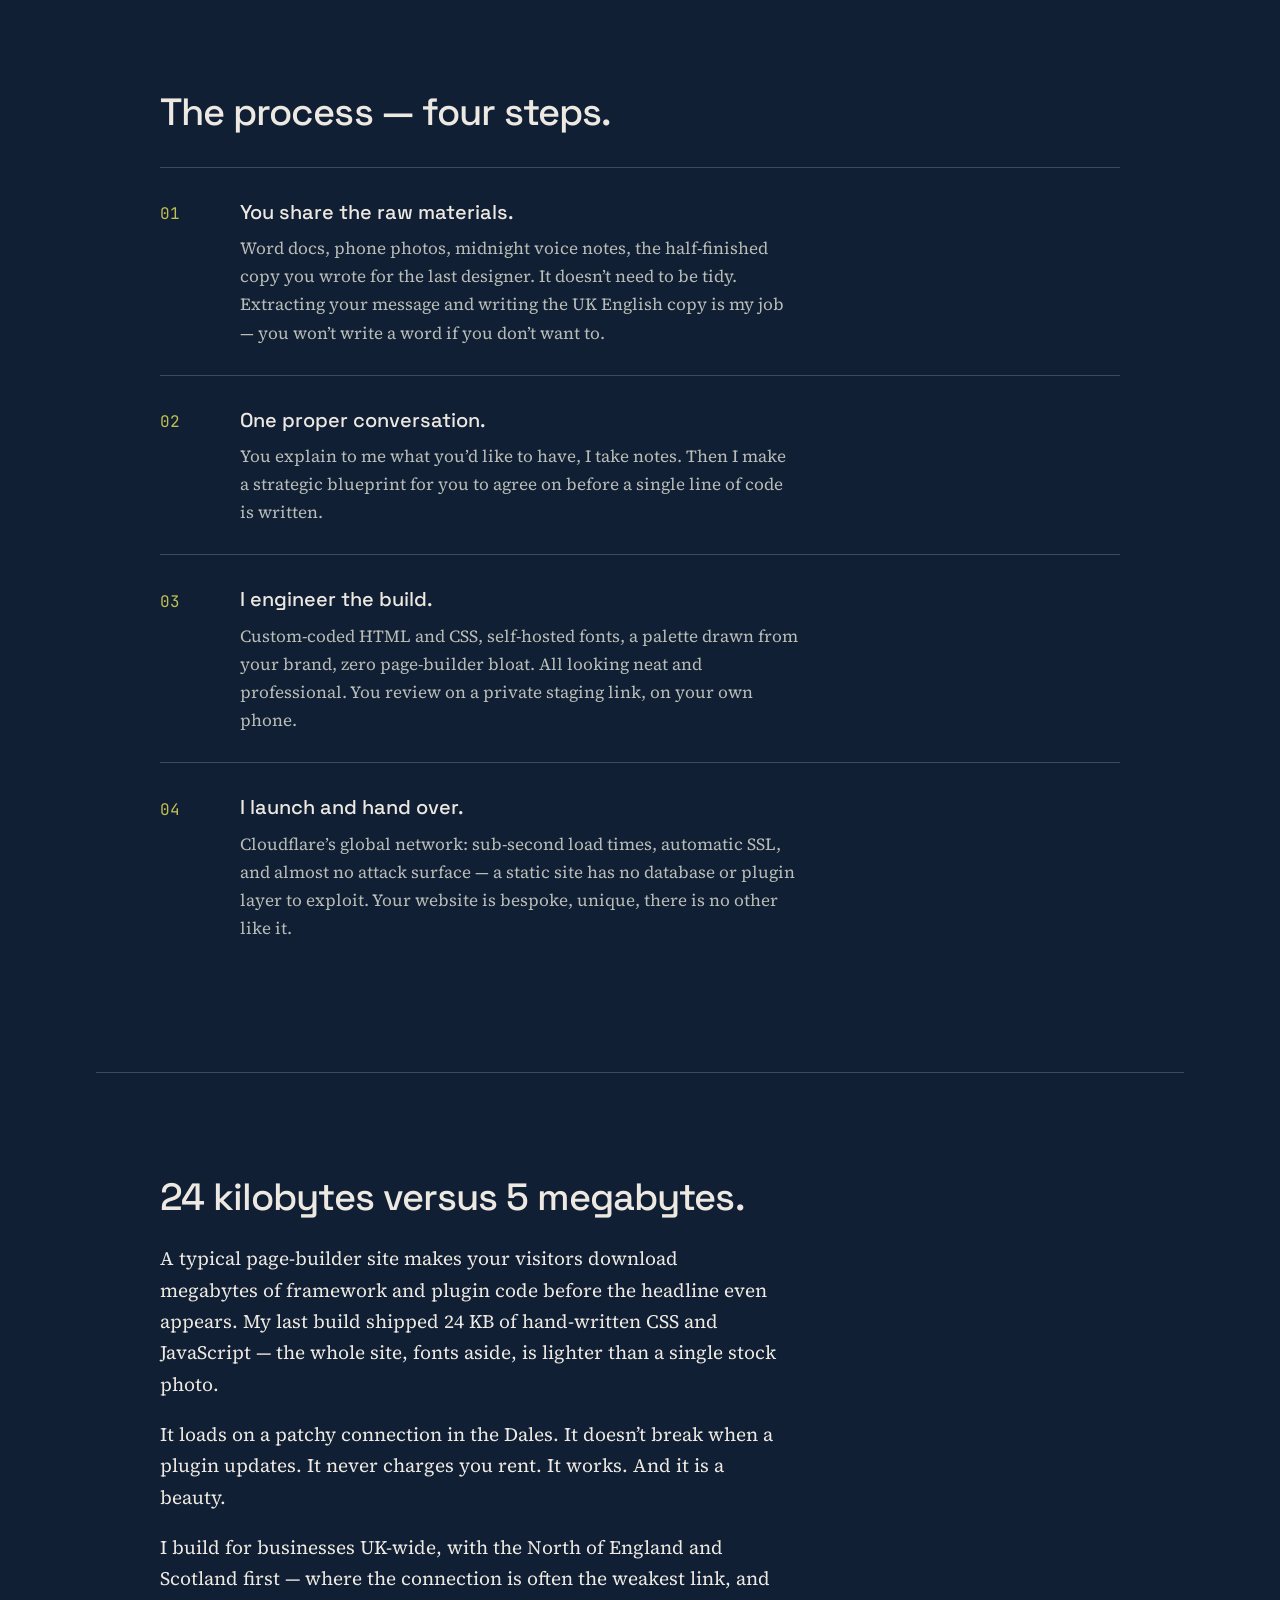
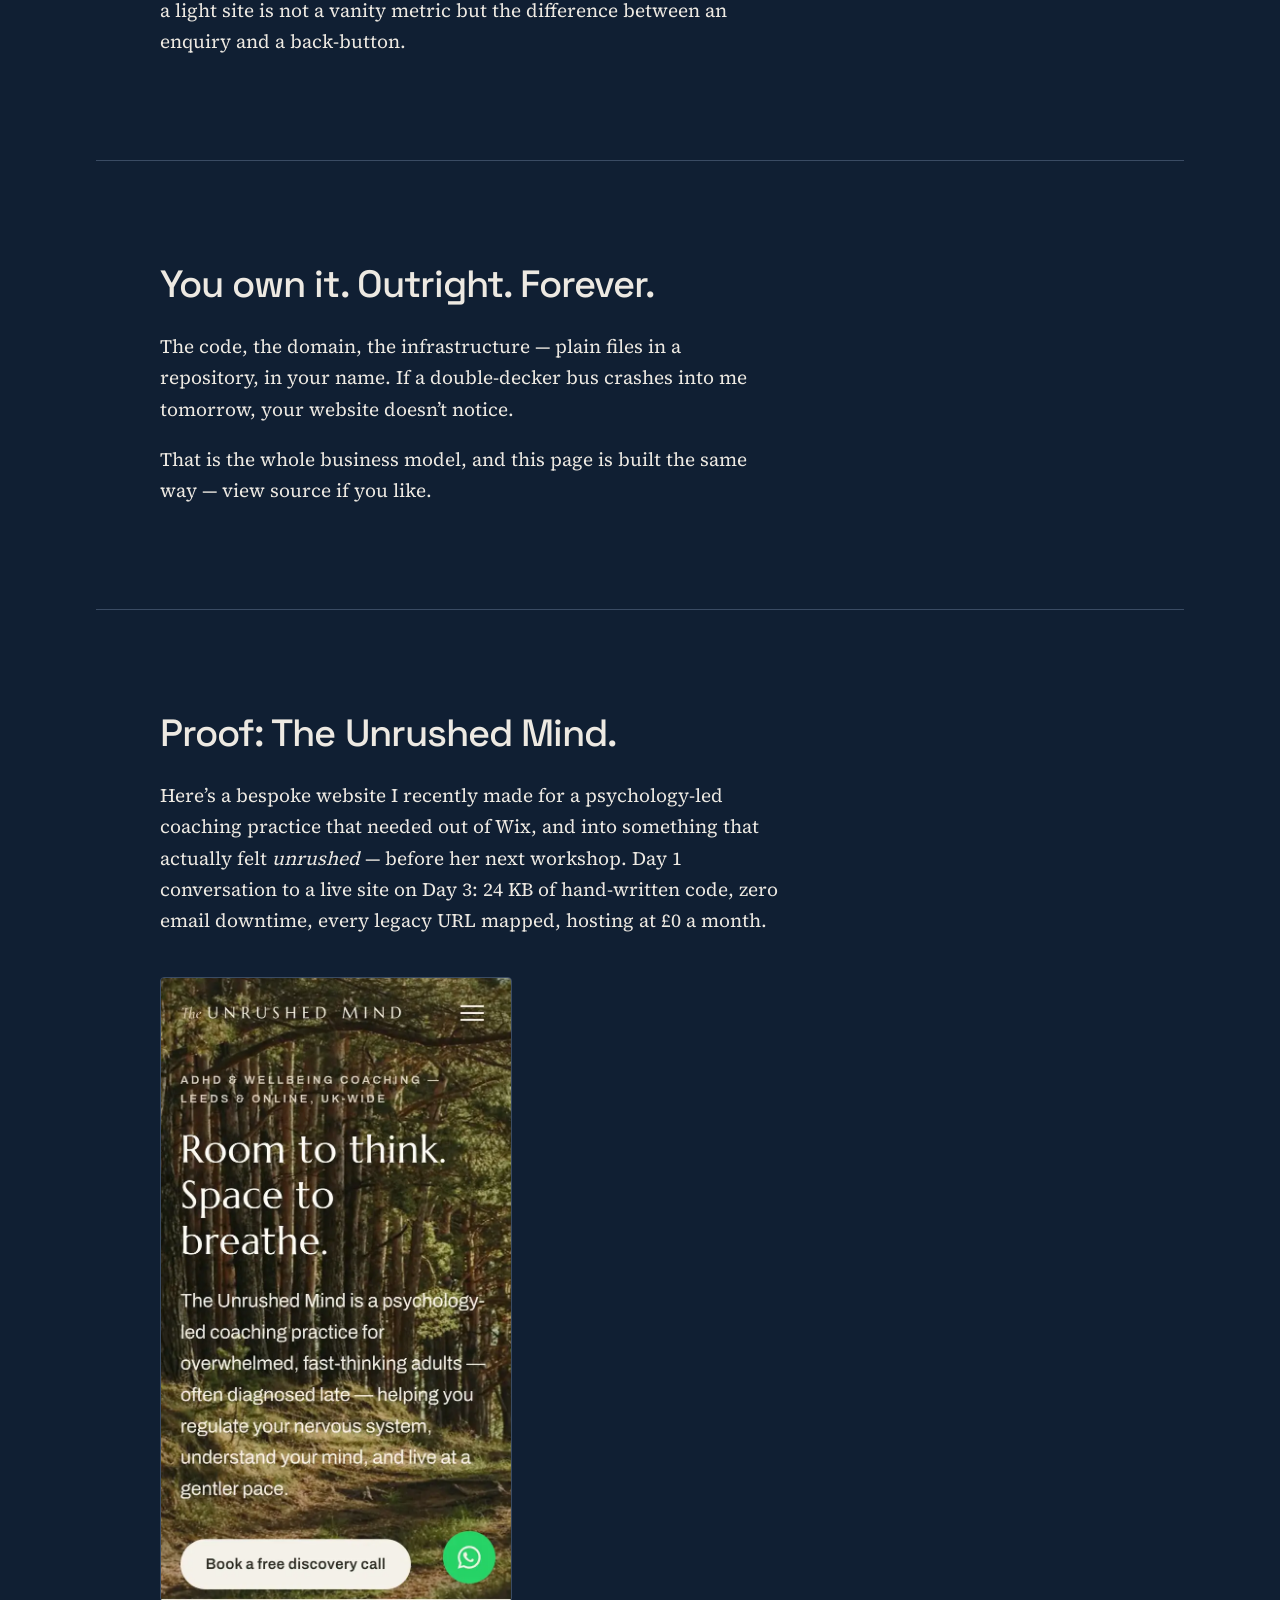
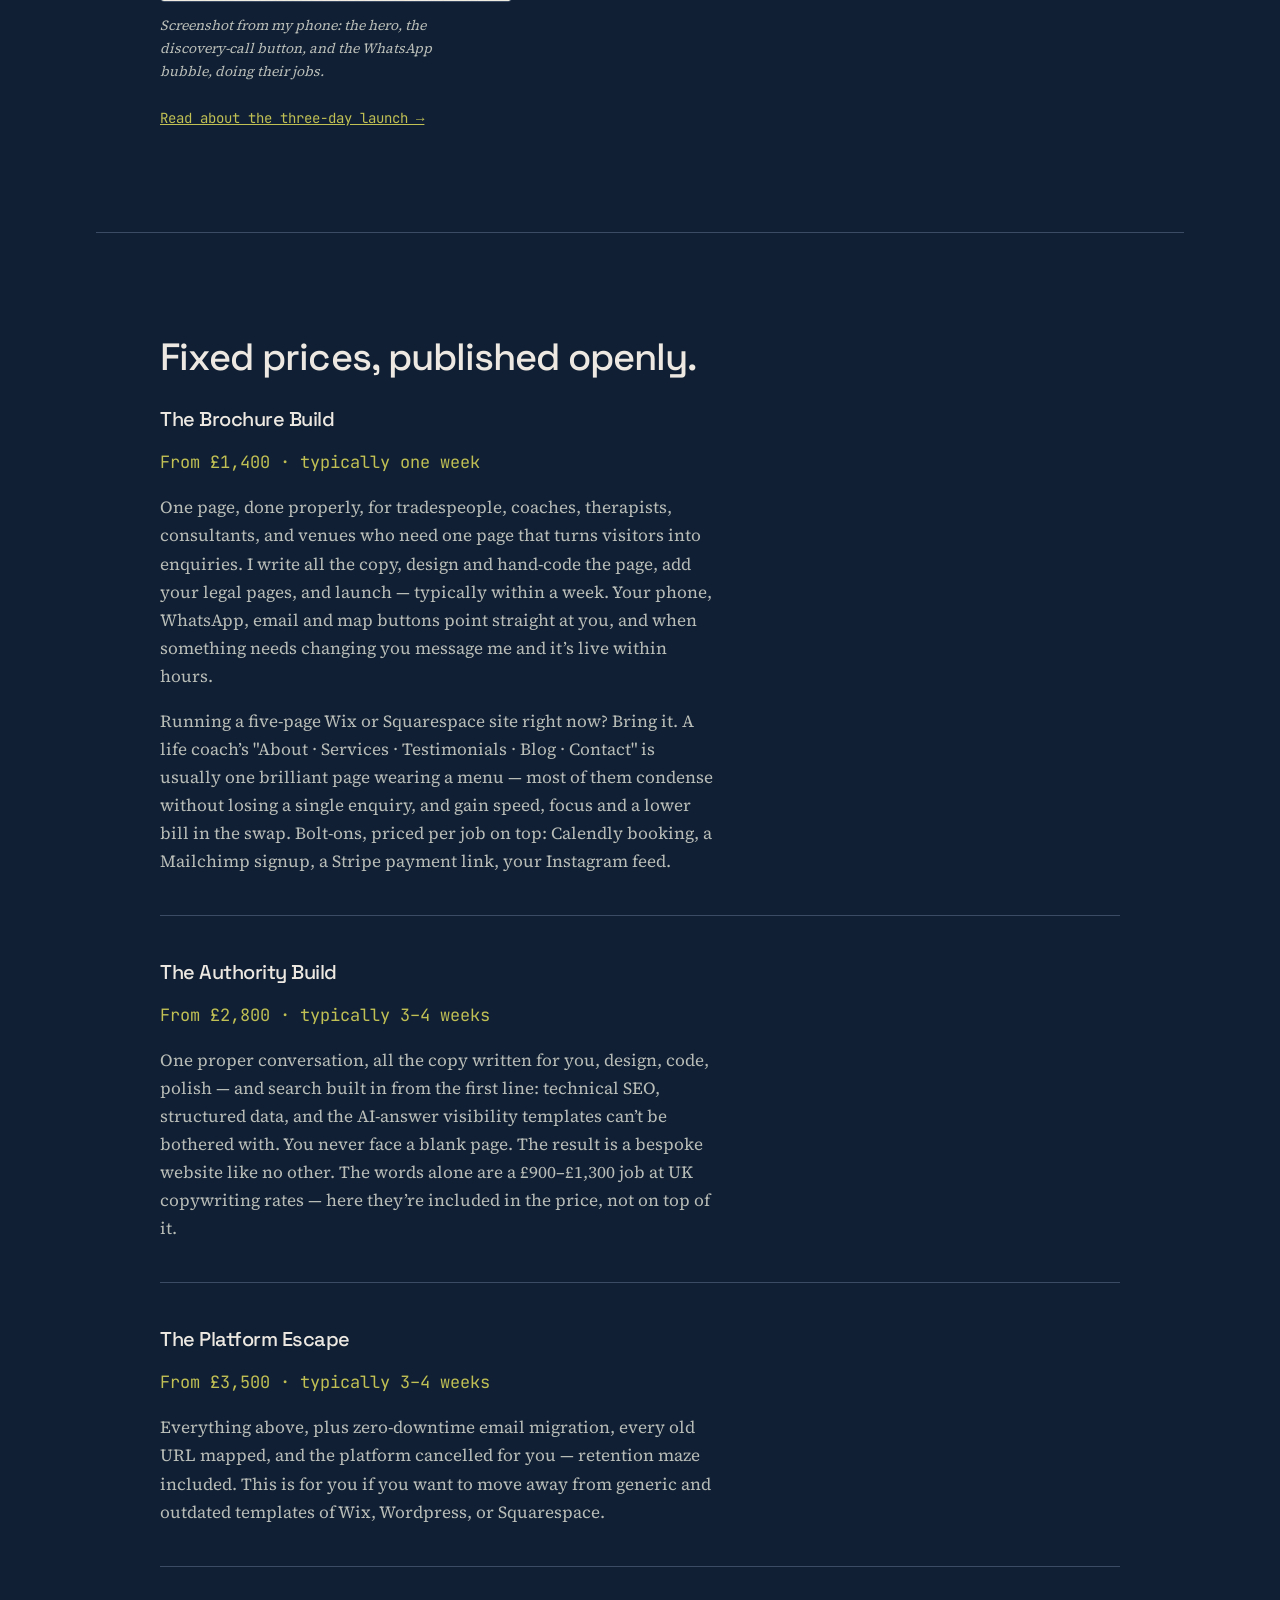
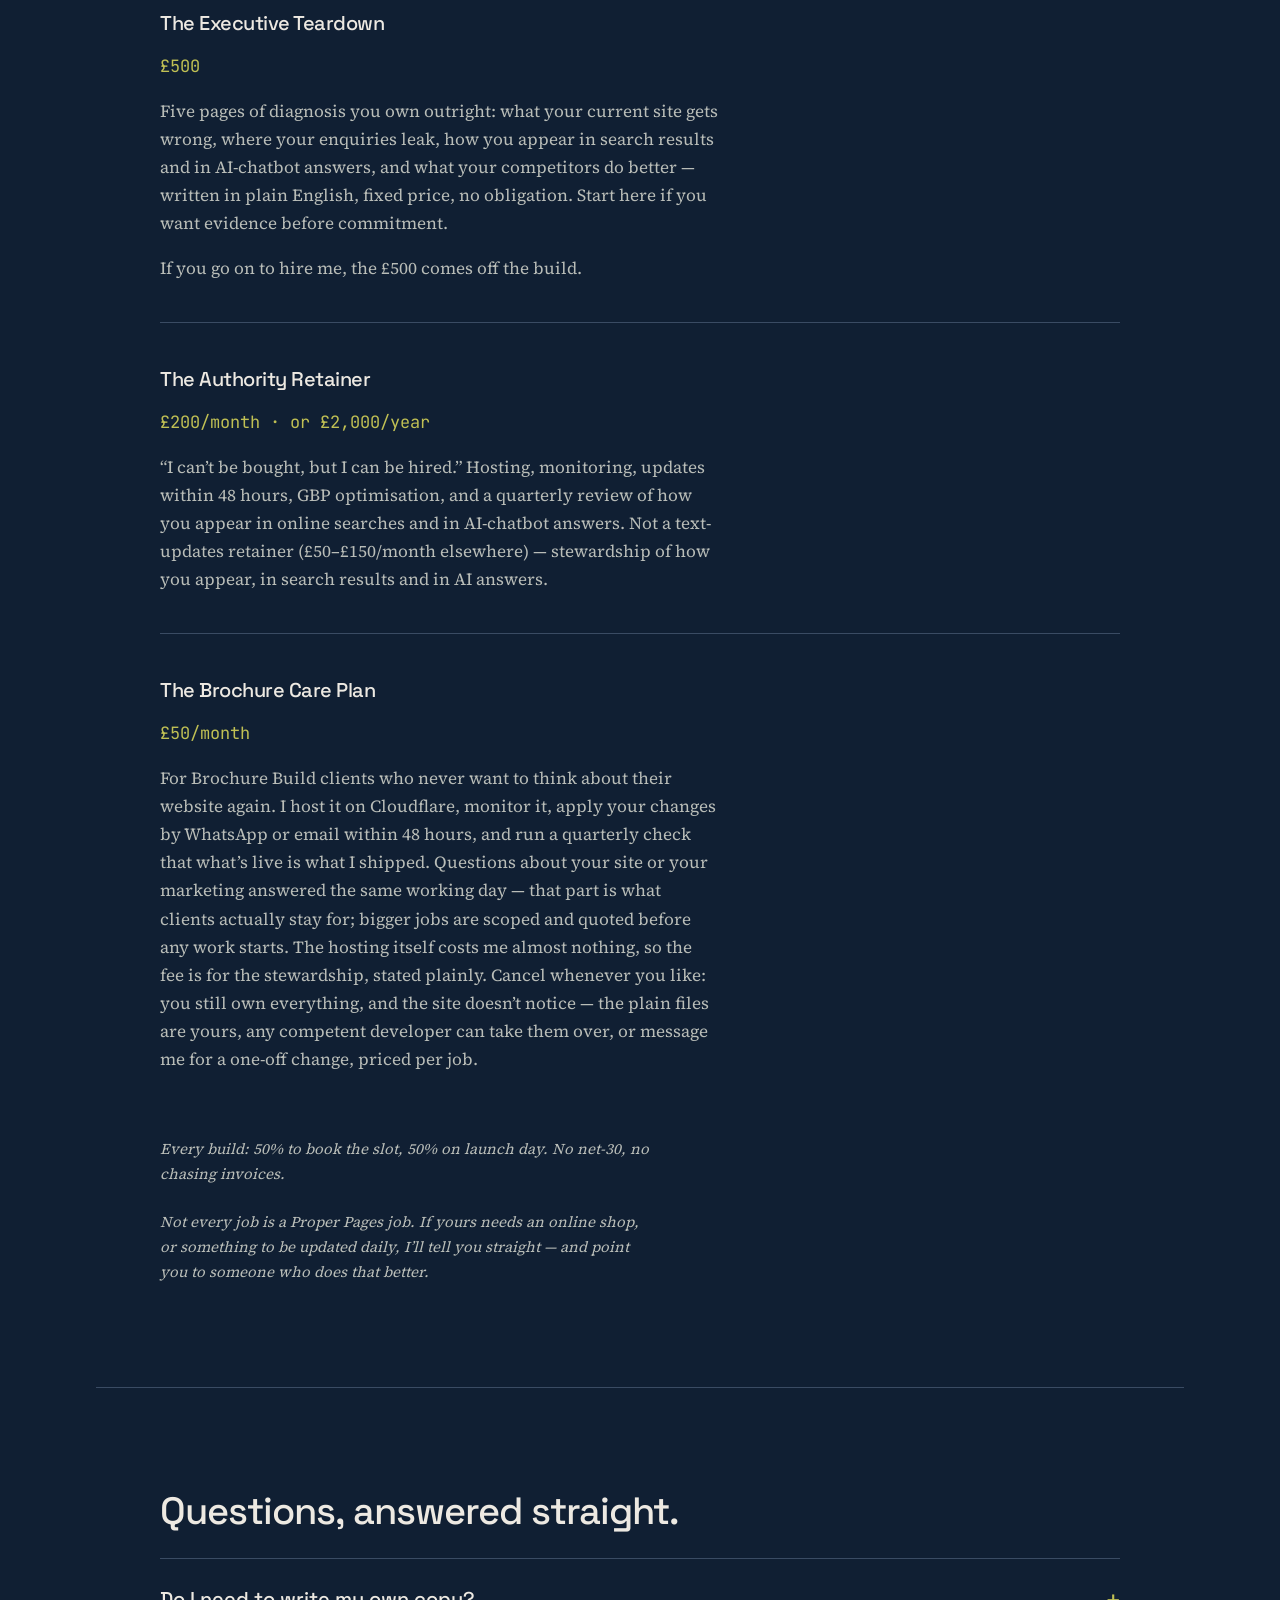
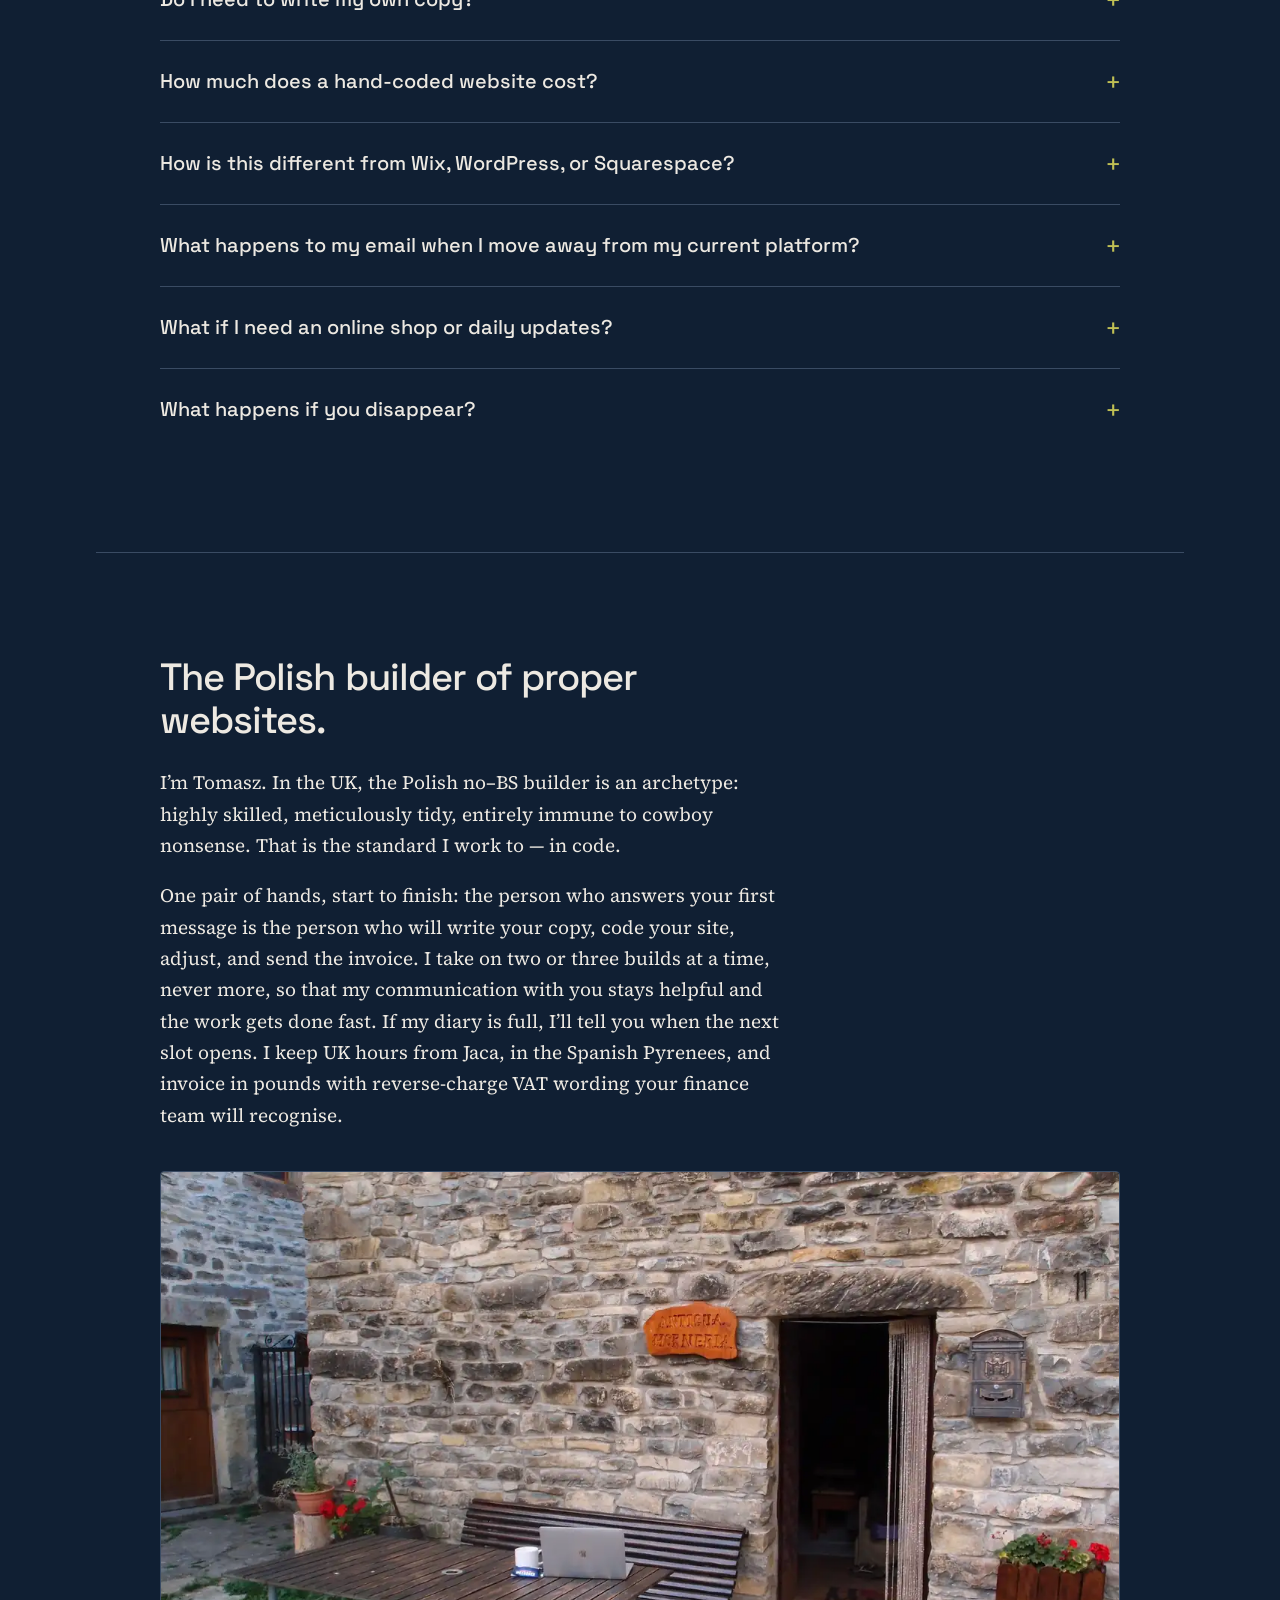
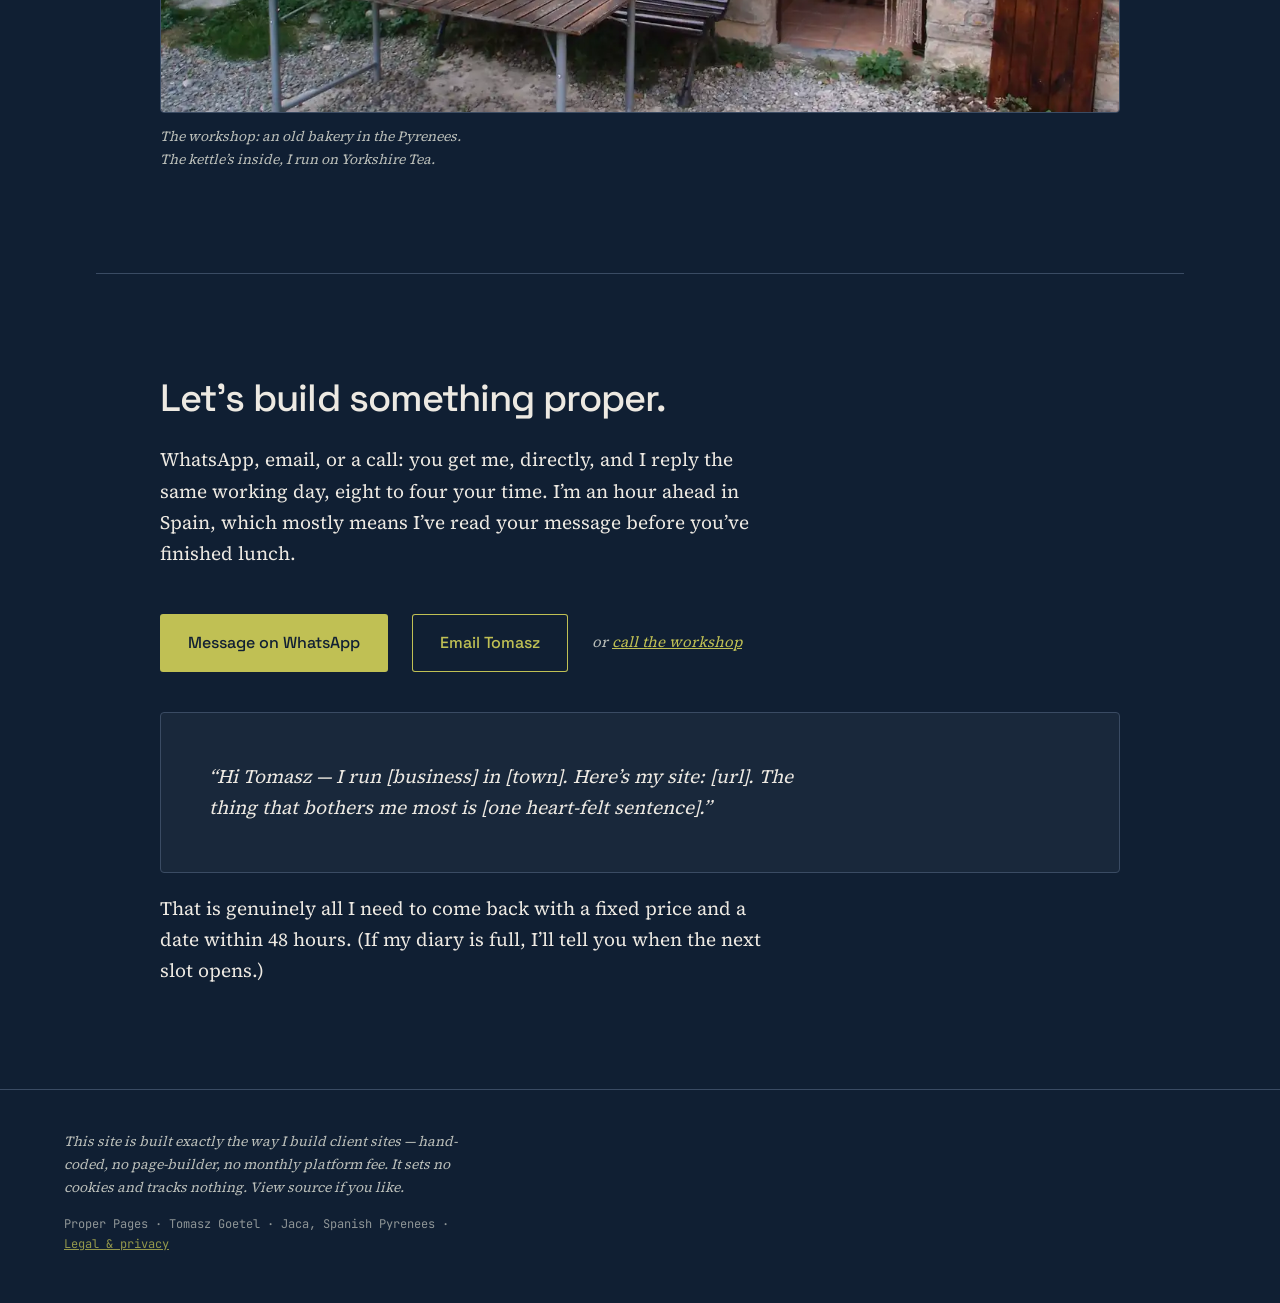
==== commit 71094ab7: "geographic signal: UK-wide, North of England and Scotland first" ====
--- a/index.html
+++ b/index.html
@@ -39,7 +39,11 @@
   "knowsAbout": ["Hand-coded static websites", "Edge deployment on Cloudflare Pages", "Core Web Vitals optimisation", "Technical SEO and structured data", "Website copywriting"],
   "founder": { "@type": "Person", "name": "Tomasz Goetel", "jobTitle": "Web developer and copywriter" },
   "address": { "@type": "PostalAddress", "streetAddress": "Calle La Iglesia 11, Villanovilla", "postalCode": "22710", "addressLocality": "Jaca", "addressRegion": "Huesca", "addressCountry": "ES" },
-  "areaServed": { "@type": "Country", "name": "United Kingdom" },
+  "areaServed": [
+    { "@type": "Country", "name": "United Kingdom" },
+    { "@type": "AdministrativeArea", "name": "Northern England" },
+    { "@type": "AdministrativeArea", "name": "Scotland" }
+  ],
   "priceRange": "£££",
   "hasOfferCatalog": {
     "@type": "OfferCatalog",
@@ -165,6 +169,7 @@
   <h2>24 kilobytes versus 5 megabytes.</h2>
   <p>A typical page-builder site makes your visitors download megabytes of framework and plugin code before the headline even appears. My last build shipped 24&nbsp;KB of hand-written CSS and JavaScript — the whole site, fonts aside, is lighter than a single stock photo.</p>
   <p>It loads on a patchy connection in the Dales. It doesn’t break when a plugin updates. It never charges you rent. It works. And it is a beauty.</p>
+<p>I build for businesses UK-wide, with the North of England and Scotland first — where the connection is often the weakest link, and a light site is not a vanity metric but the difference between an enquiry and a back-button.</p>
 </section>
 
 <section class="wrap" id="ownership">
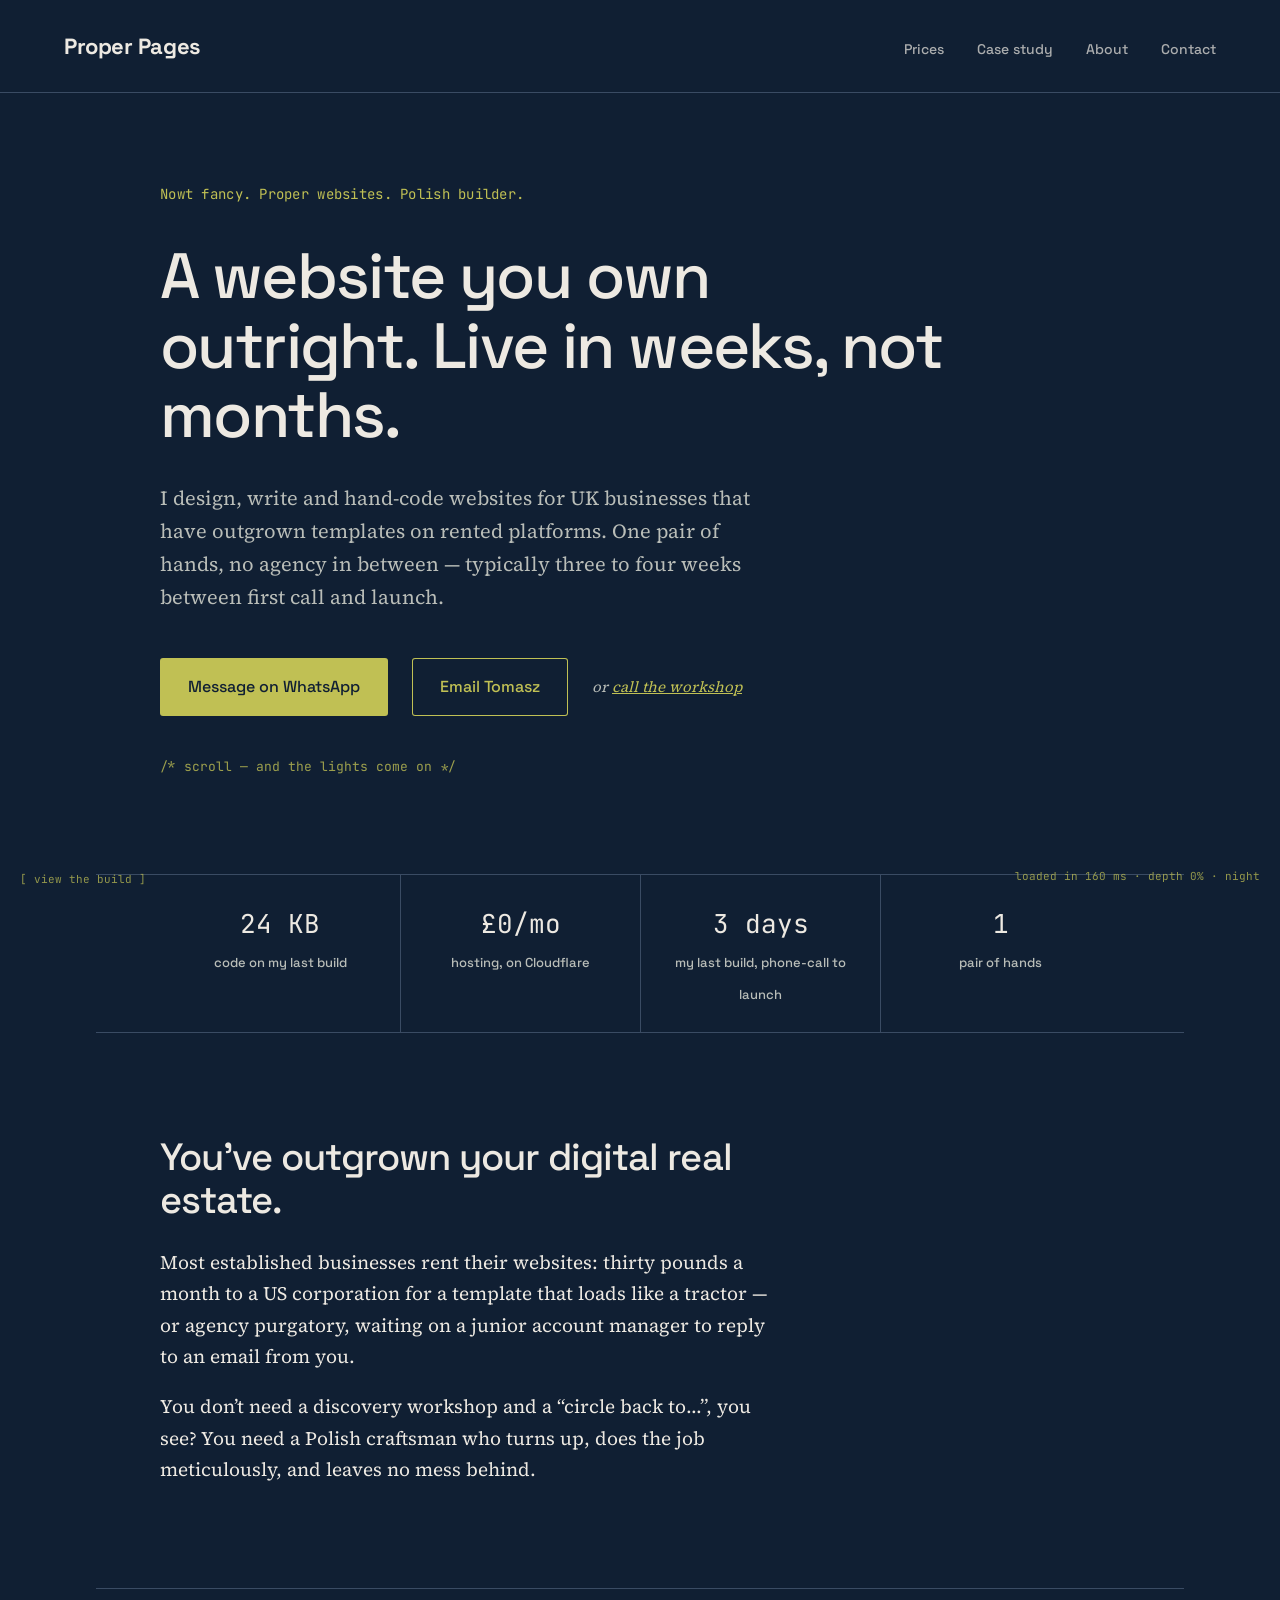
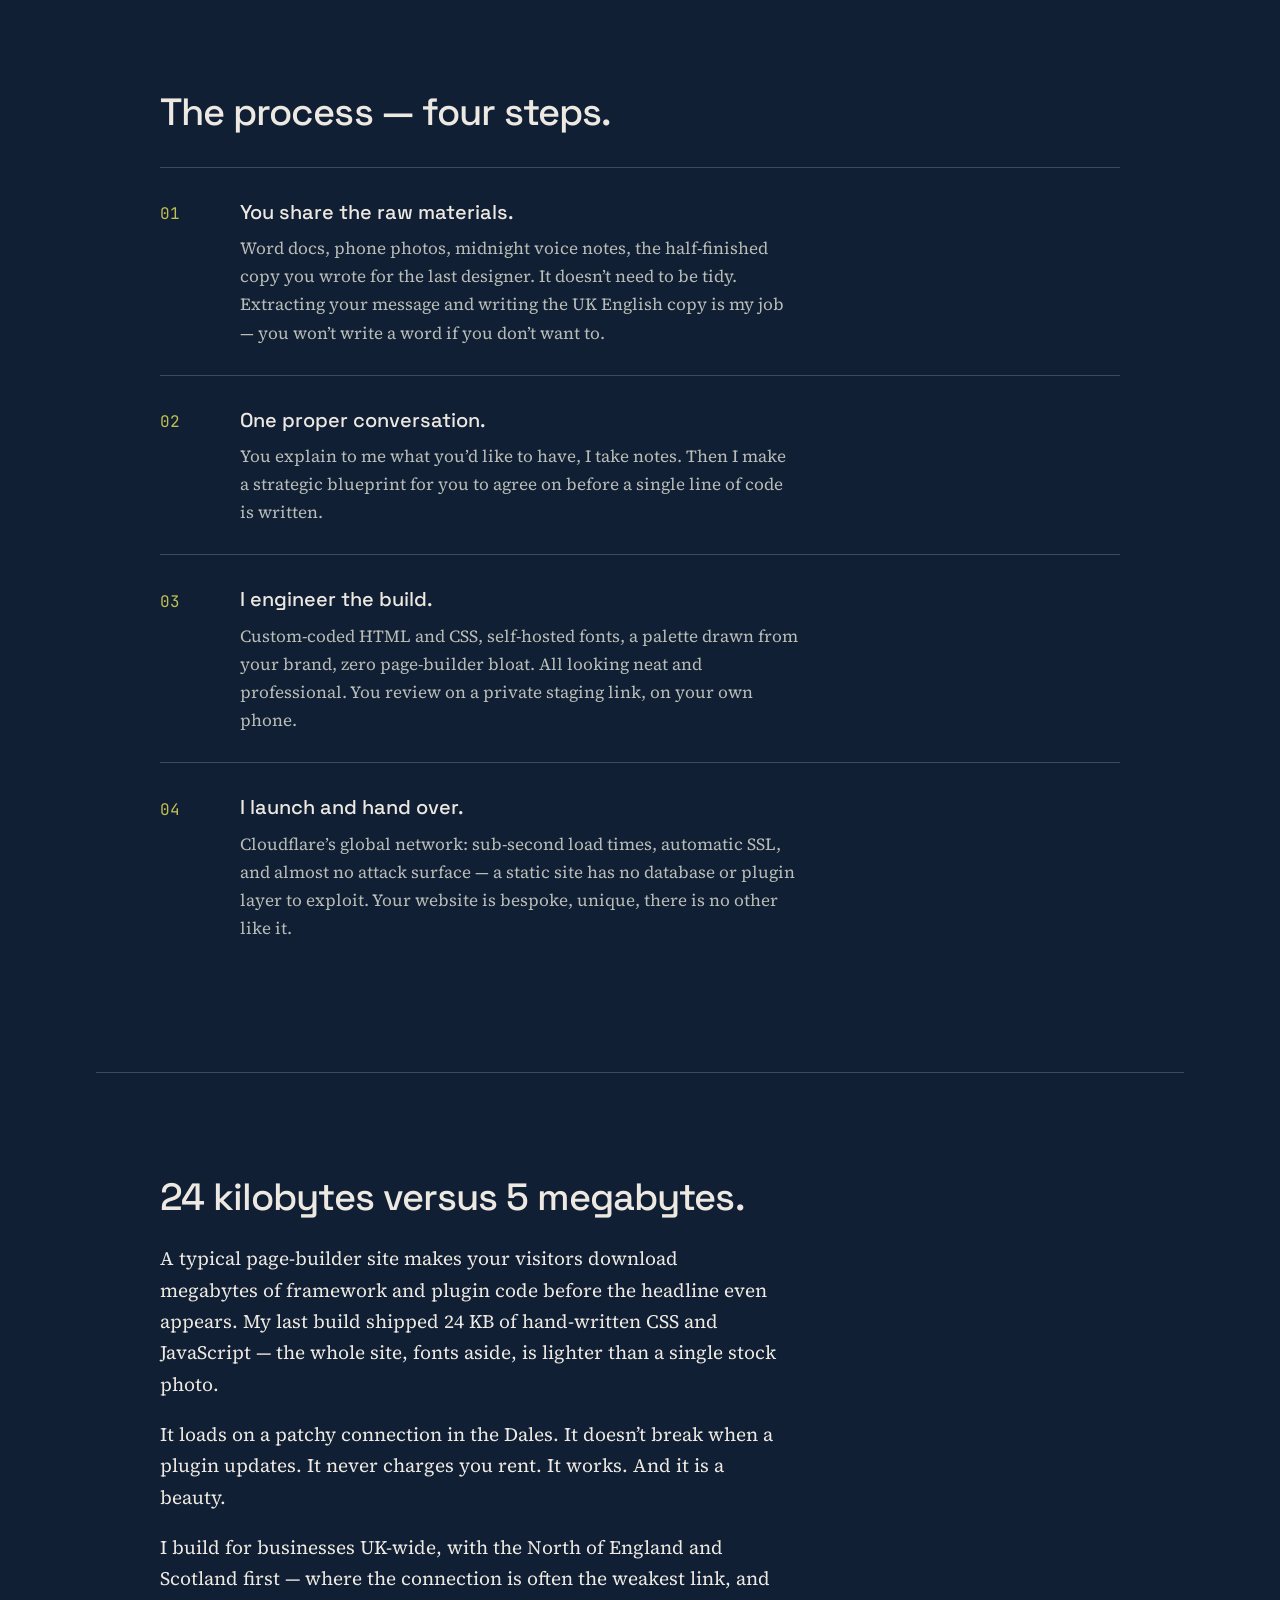
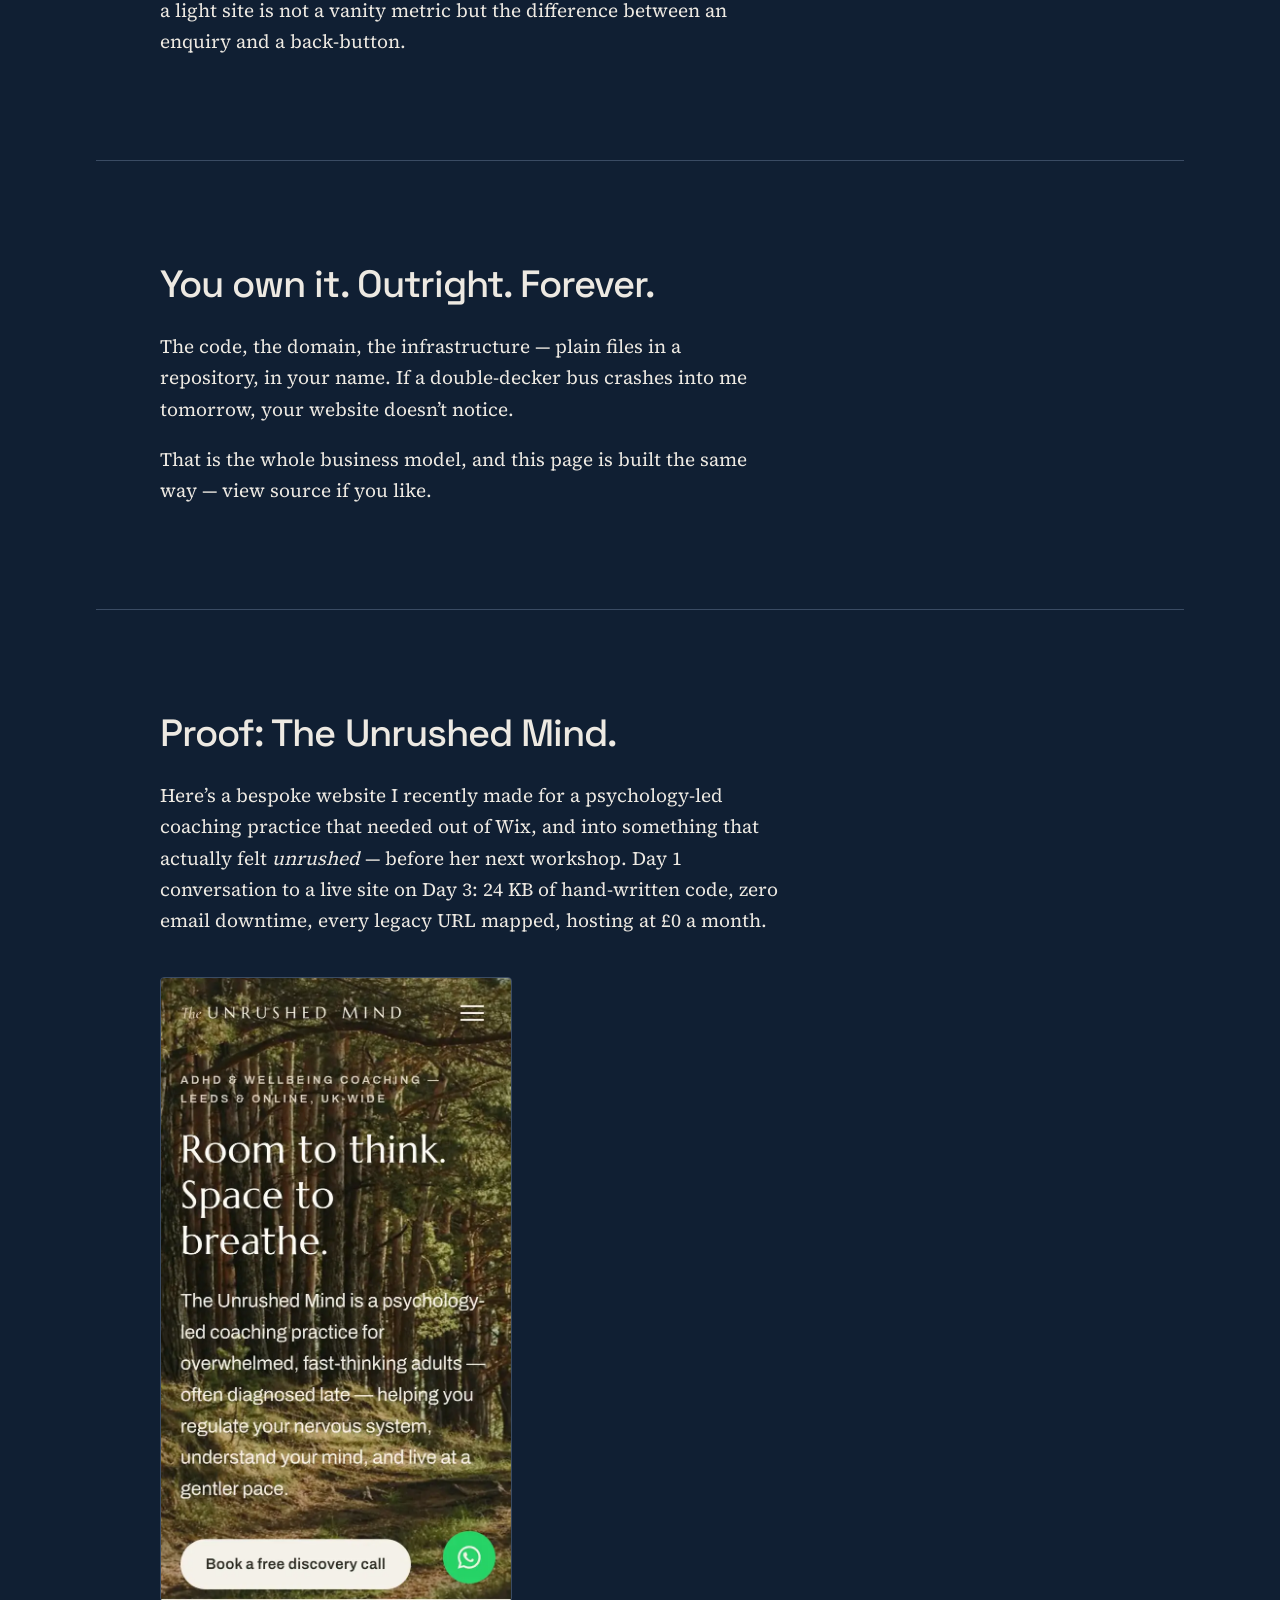
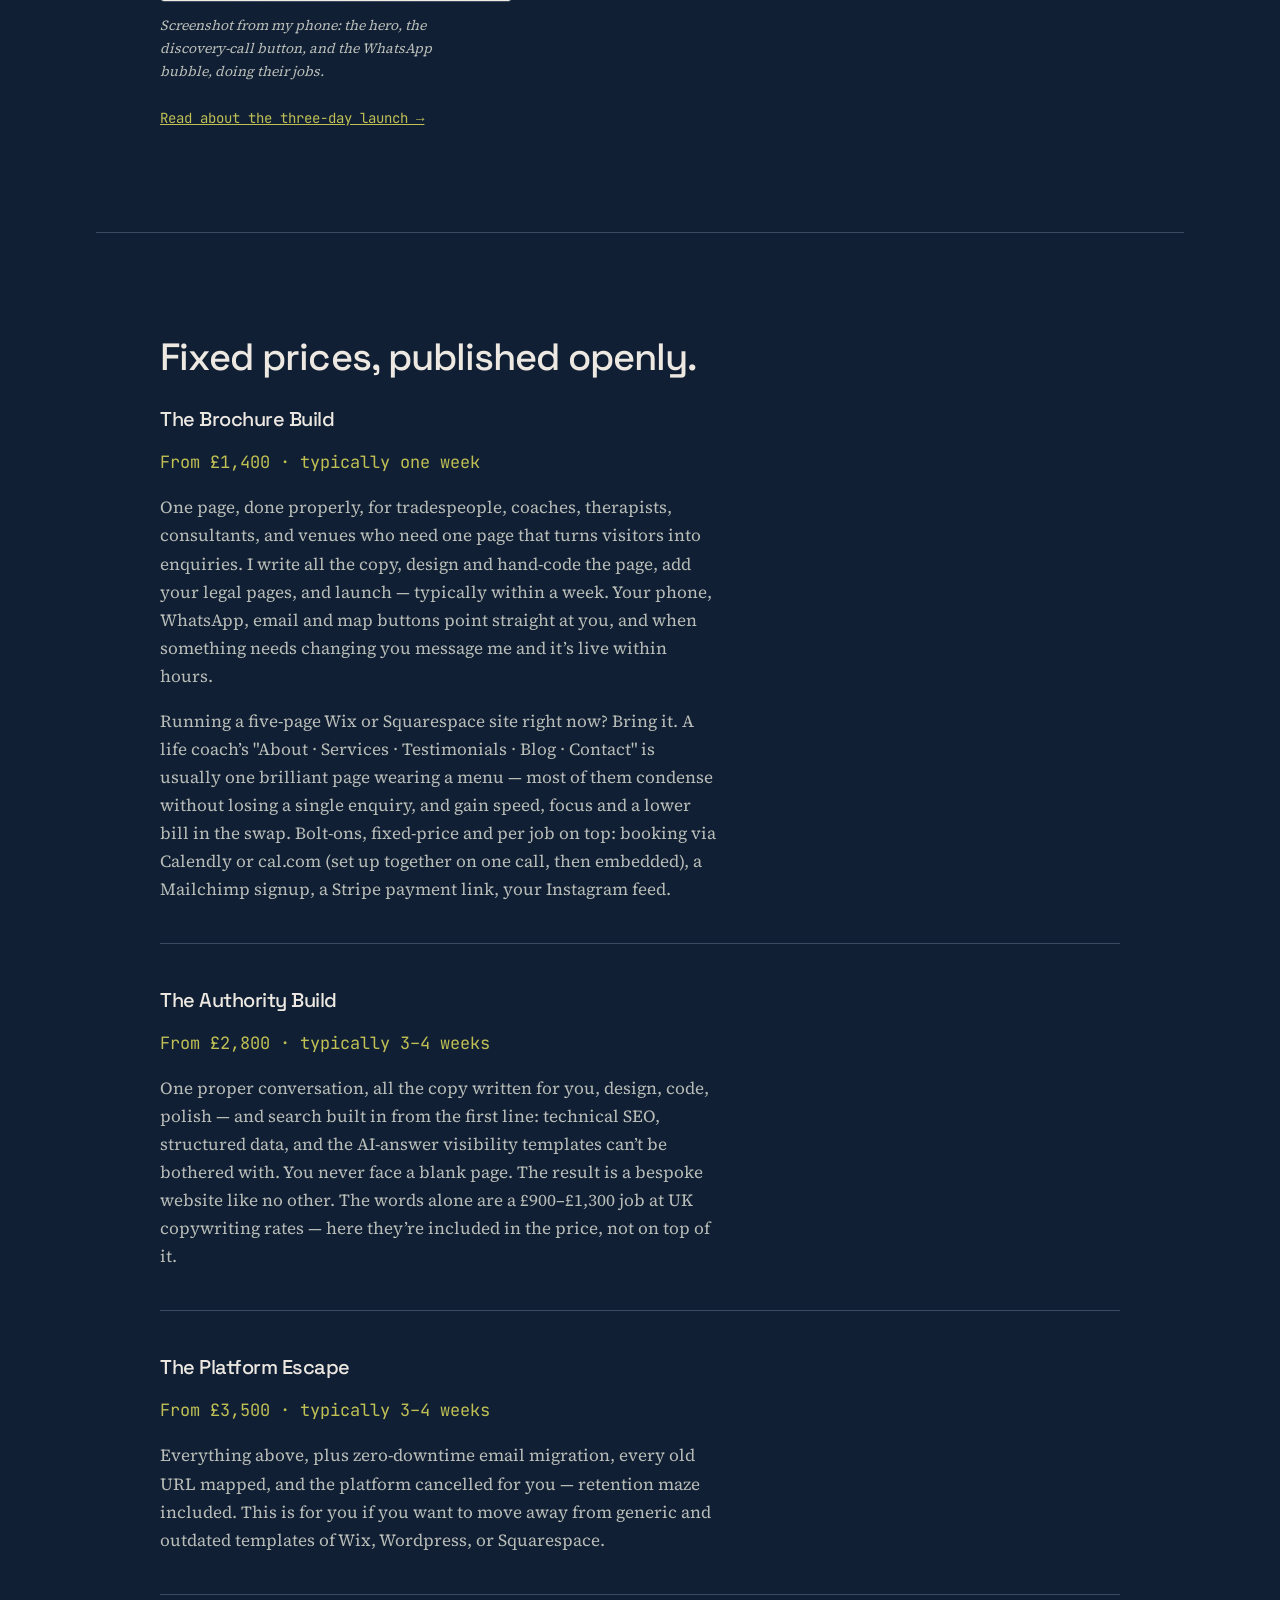
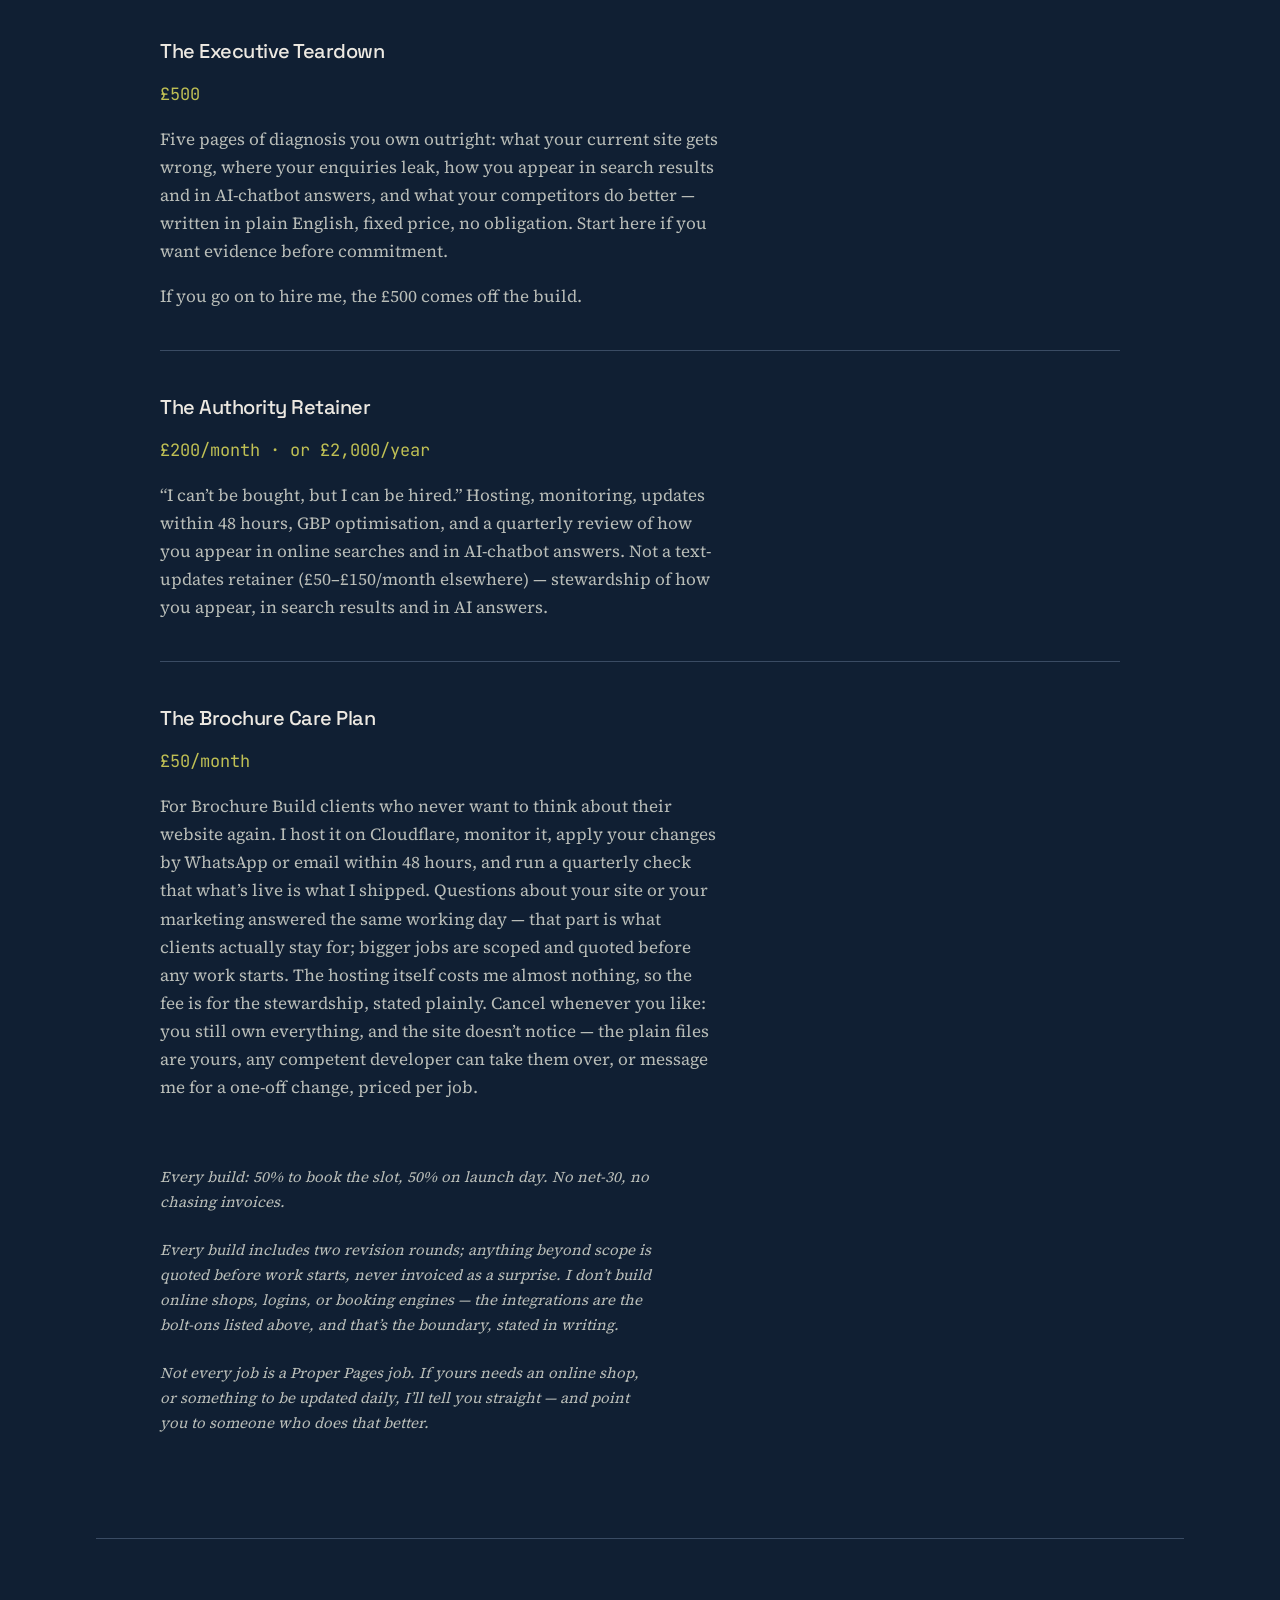
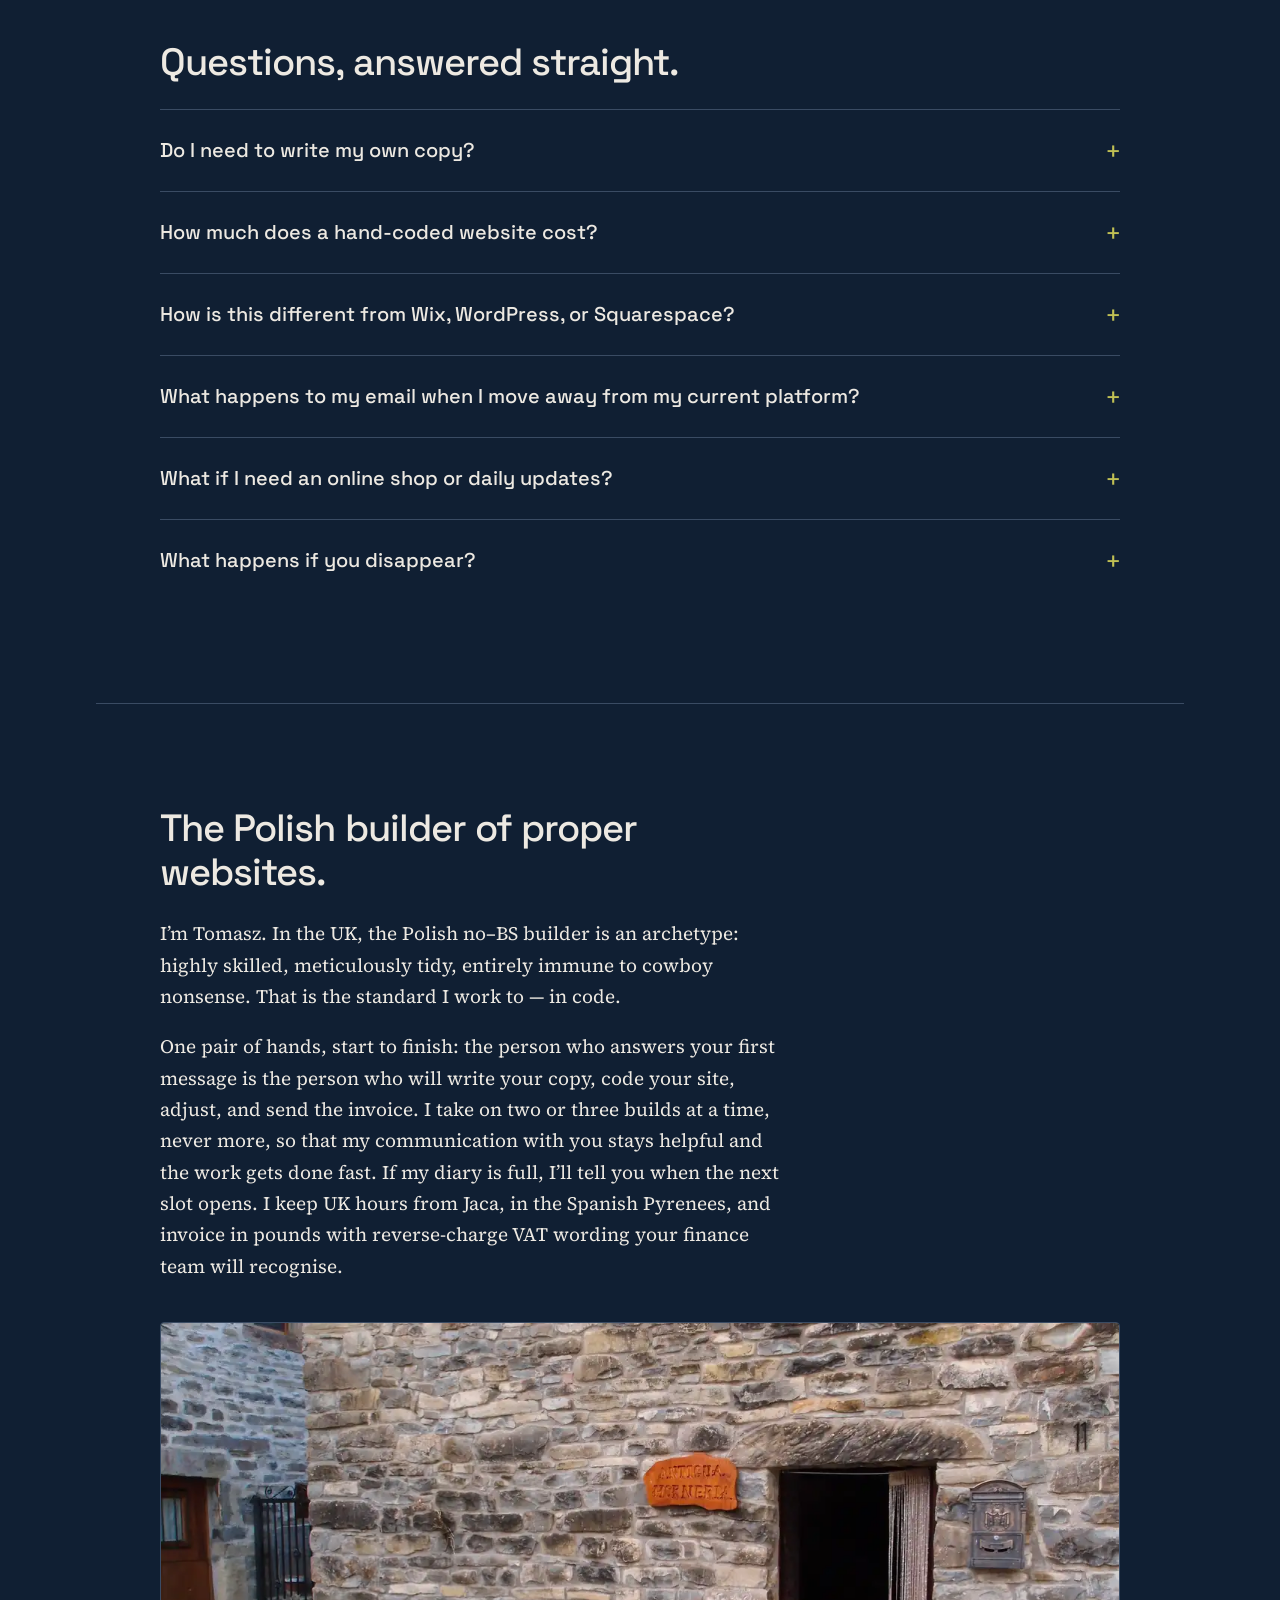
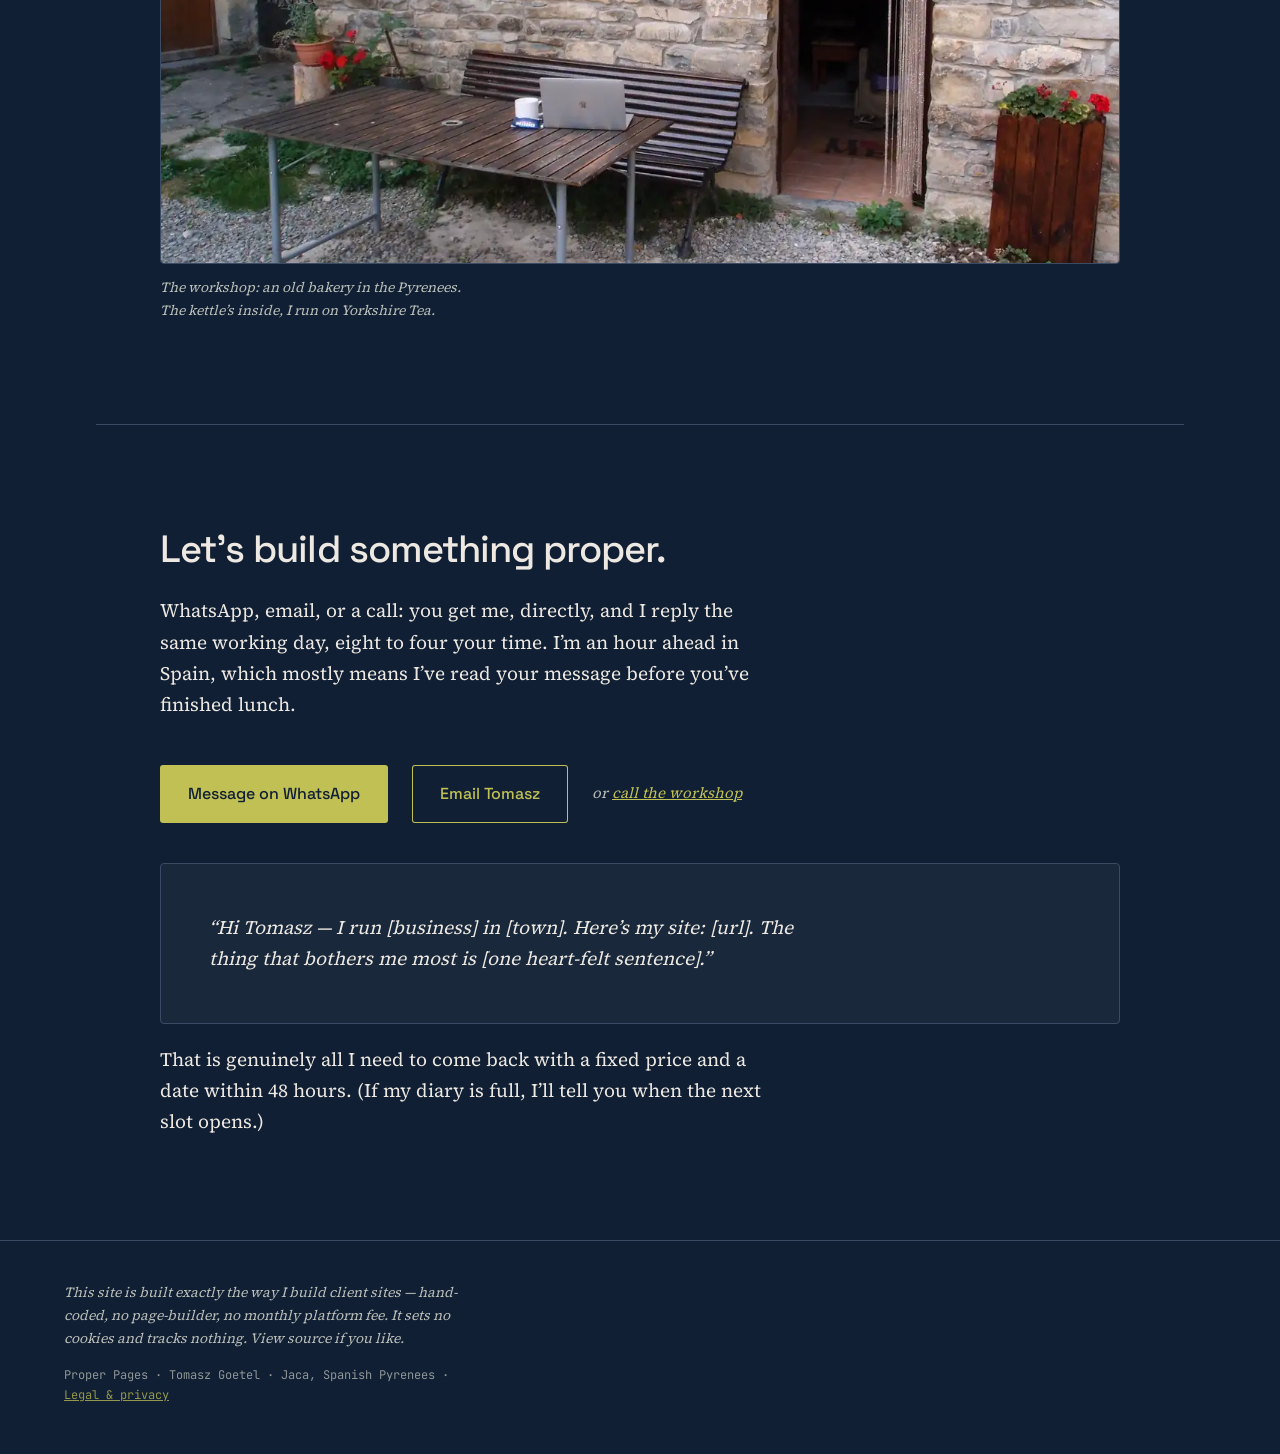
==== commit ce32c31a: "package boundaries and bolt-on definitions" ====
--- a/index.html
+++ b/index.html
@@ -195,7 +195,7 @@
     <h3 class="mt-0">The Brochure Build</h3>
     <p class="price">From £1,400 · typically one week</p>
     <p>One page, done properly, for tradespeople, coaches, therapists, consultants, and venues who need one page that turns visitors into enquiries. I write all the copy, design and hand-code the page, add your legal pages, and launch — typically within a week. Your phone, WhatsApp, email and map buttons point straight at you, and when something needs changing you message me and it’s live within hours.</p>
-    <p>Running a five-page Wix or Squarespace site right now? Bring it. A life coach’s "About · Services · Testimonials · Blog · Contact" is usually one brilliant page wearing a menu — most of them condense without losing a single enquiry, and gain speed, focus and a lower bill in the swap. Bolt-ons, priced per job on top: Calendly booking, a Mailchimp signup, a Stripe payment link, your Instagram feed.</p>
+    <p>Running a five-page Wix or Squarespace site right now? Bring it. A life coach’s "About · Services · Testimonials · Blog · Contact" is usually one brilliant page wearing a menu — most of them condense without losing a single enquiry, and gain speed, focus and a lower bill in the swap. Bolt-ons, fixed-price and per job on top: booking via Calendly or cal.com (set up together on one call, then embedded), a Mailchimp signup, a Stripe payment link, your Instagram feed.</p>
   </div>
 
   <div class="package" id="authority-build">
@@ -230,7 +230,8 @@
   </div>
 
   <p class="terms">Every build: 50% to book the slot, 50% on launch day. No net-30, no chasing invoices.</p>
-  <p class="terms">Not every job is a Proper Pages job. If yours needs an online shop, or something to be updated daily, I’ll tell you straight — and point you to someone who does that better.</p>
+  <p class="terms">Every build includes two revision rounds; anything beyond scope is quoted before work starts, never invoiced as a surprise. I don’t build online shops, logins, or booking engines — the integrations are the bolt-ons listed above, and that’s the boundary, stated in writing.</p>
+<p class="terms">Not every job is a Proper Pages job. If yours needs an online shop, or something to be updated daily, I’ll tell you straight — and point you to someone who does that better.</p>
 </section>
 
 <section class="wrap" id="faq">
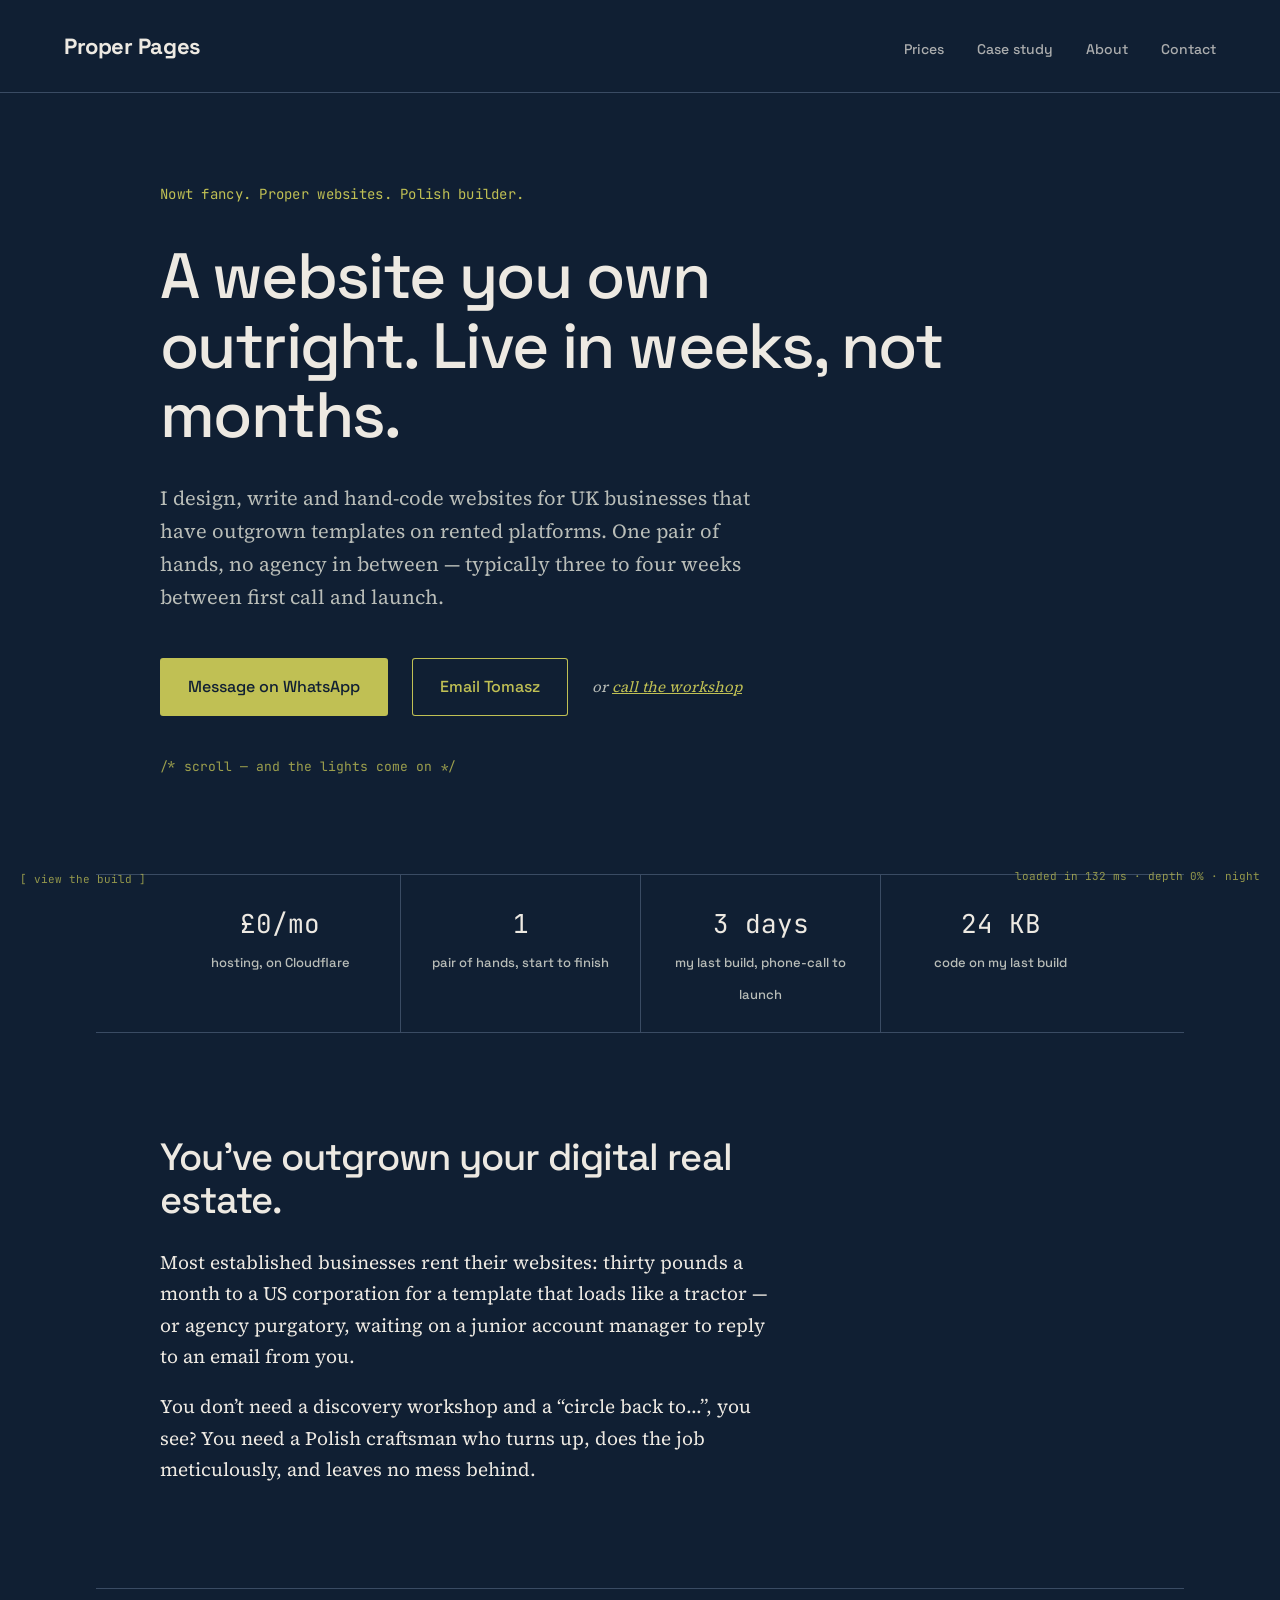
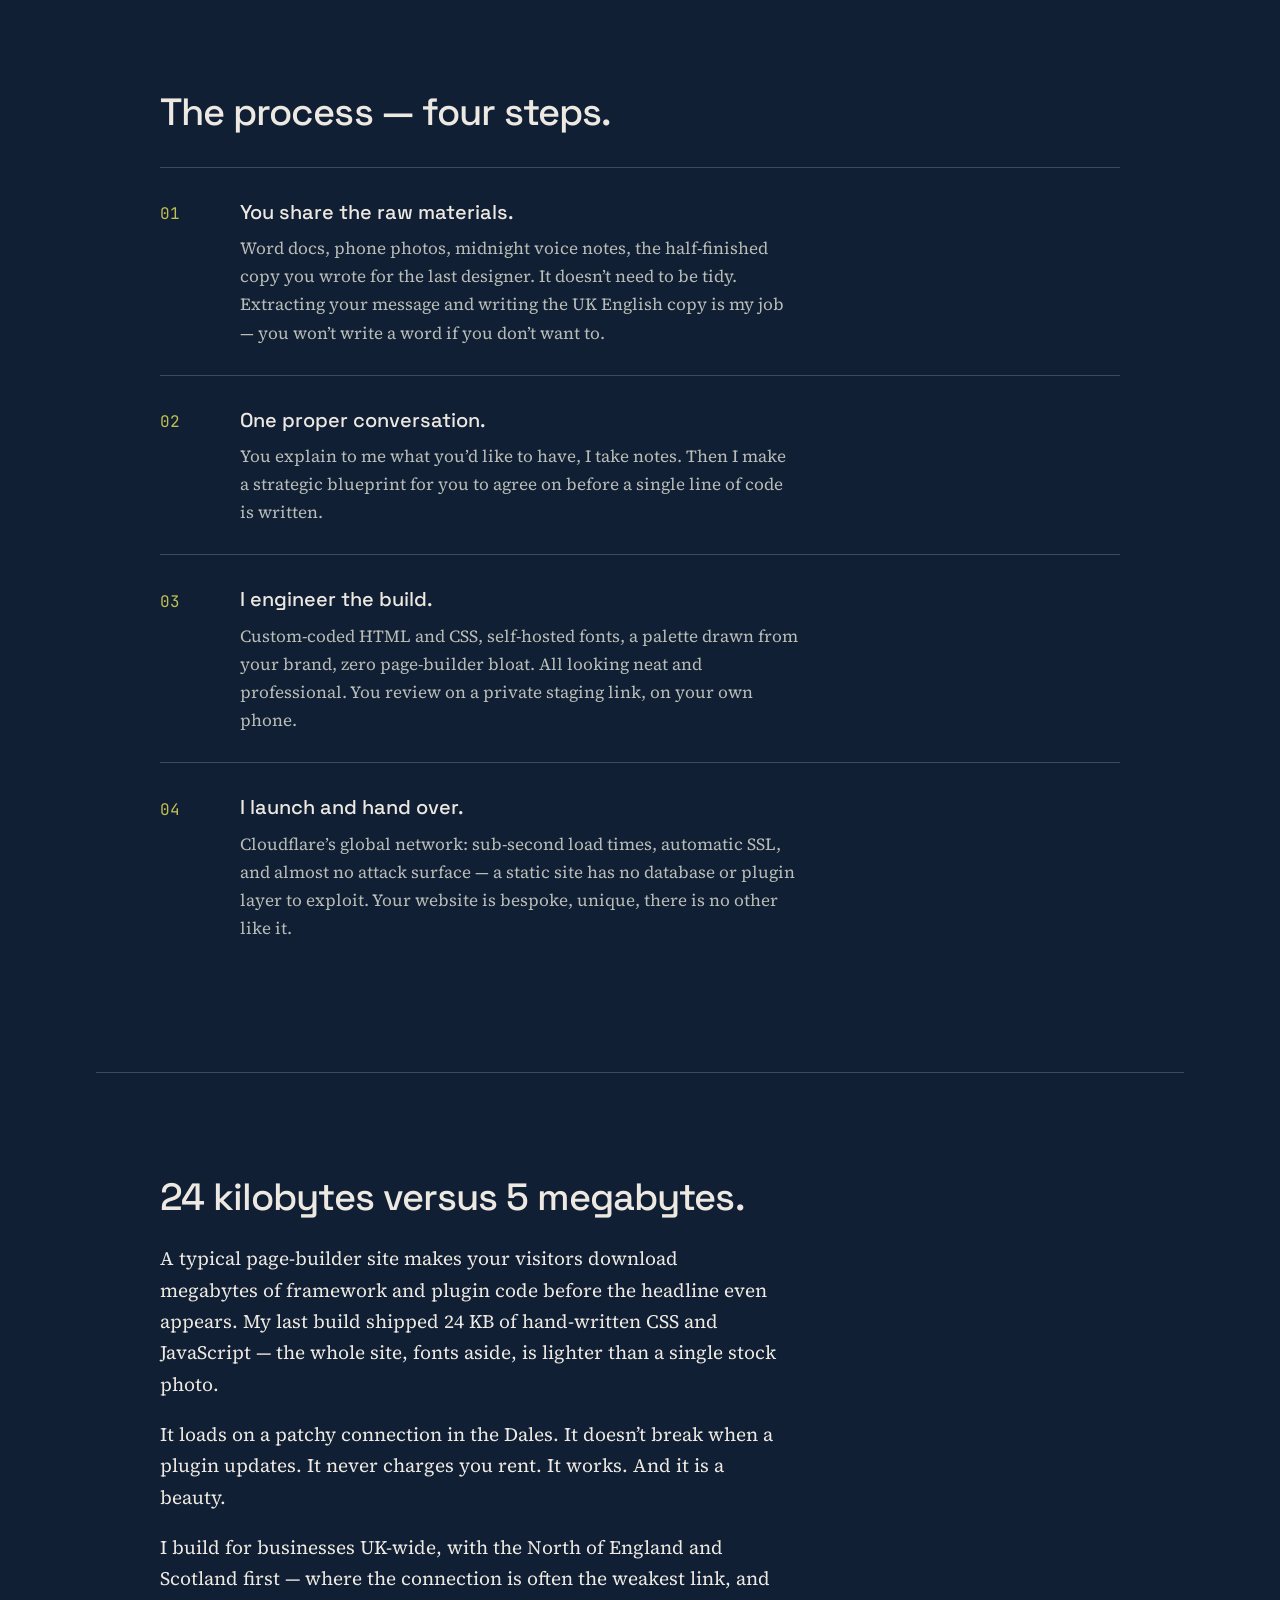
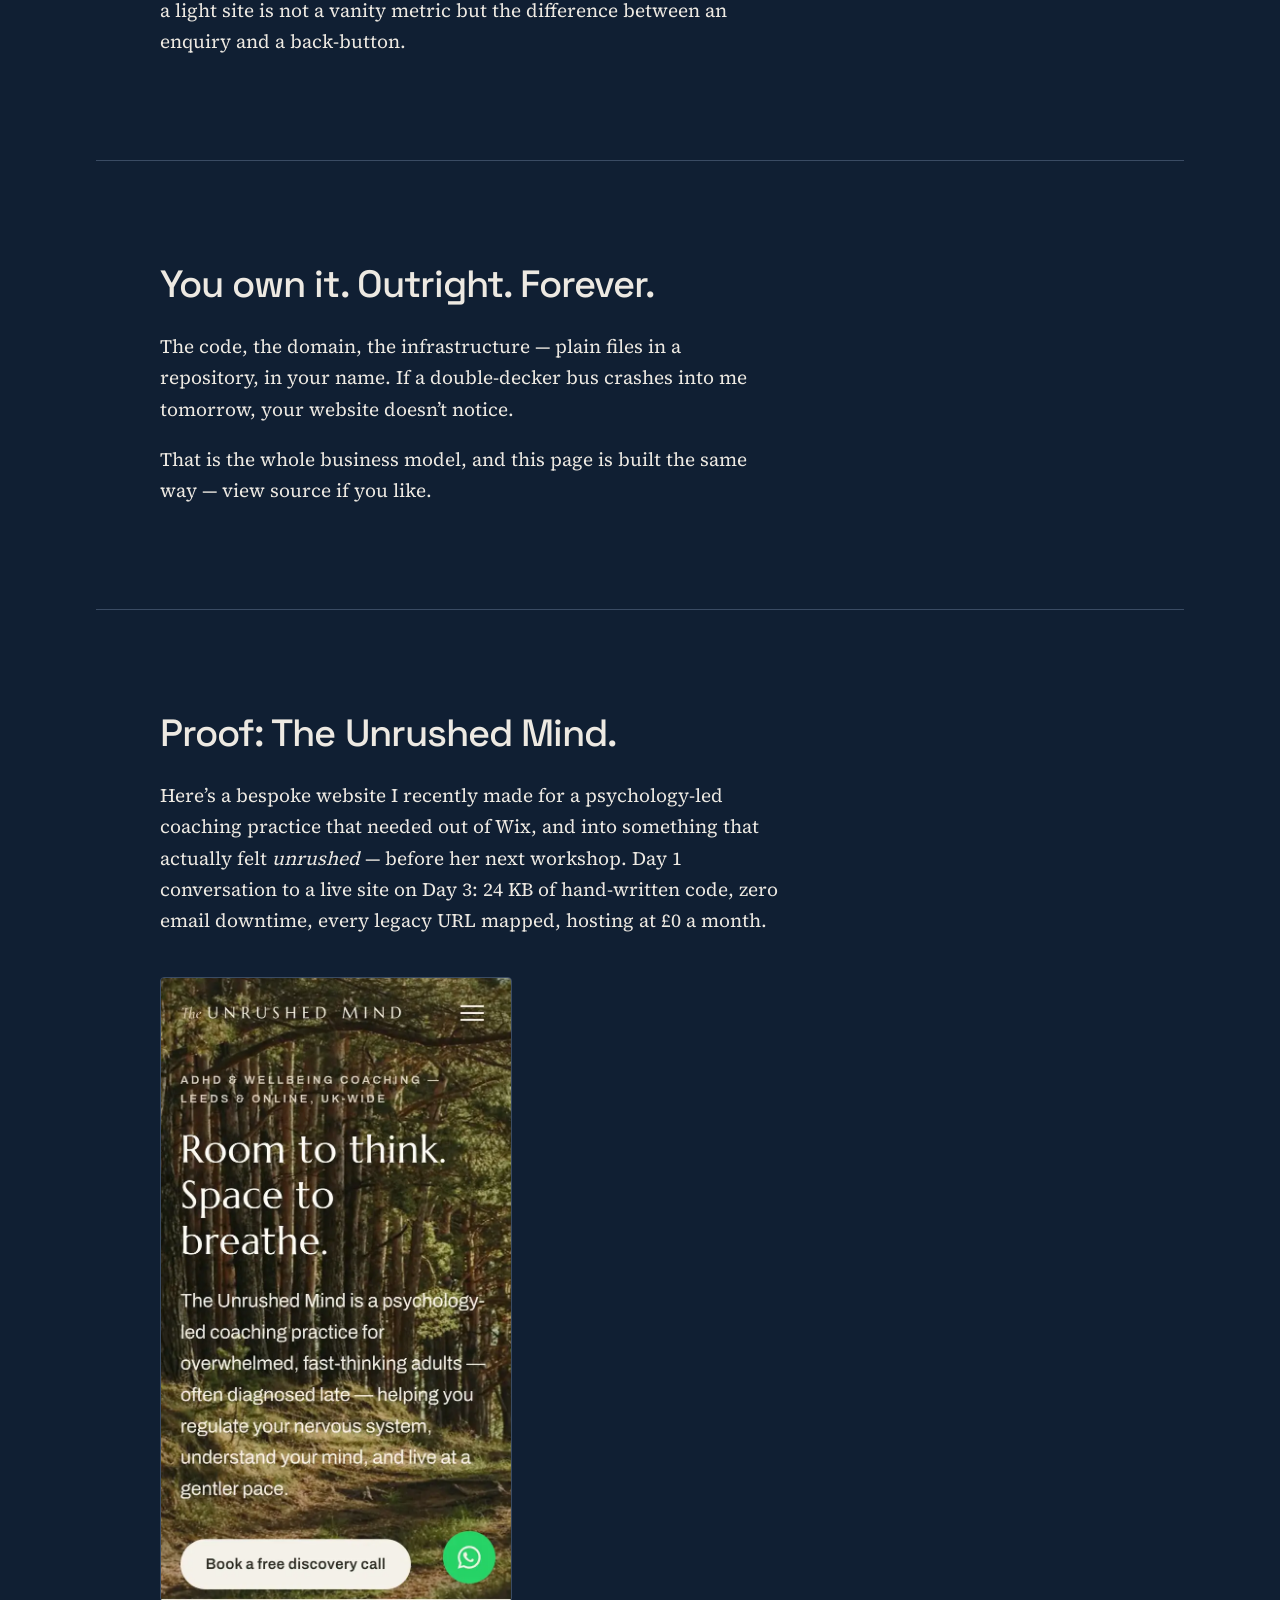
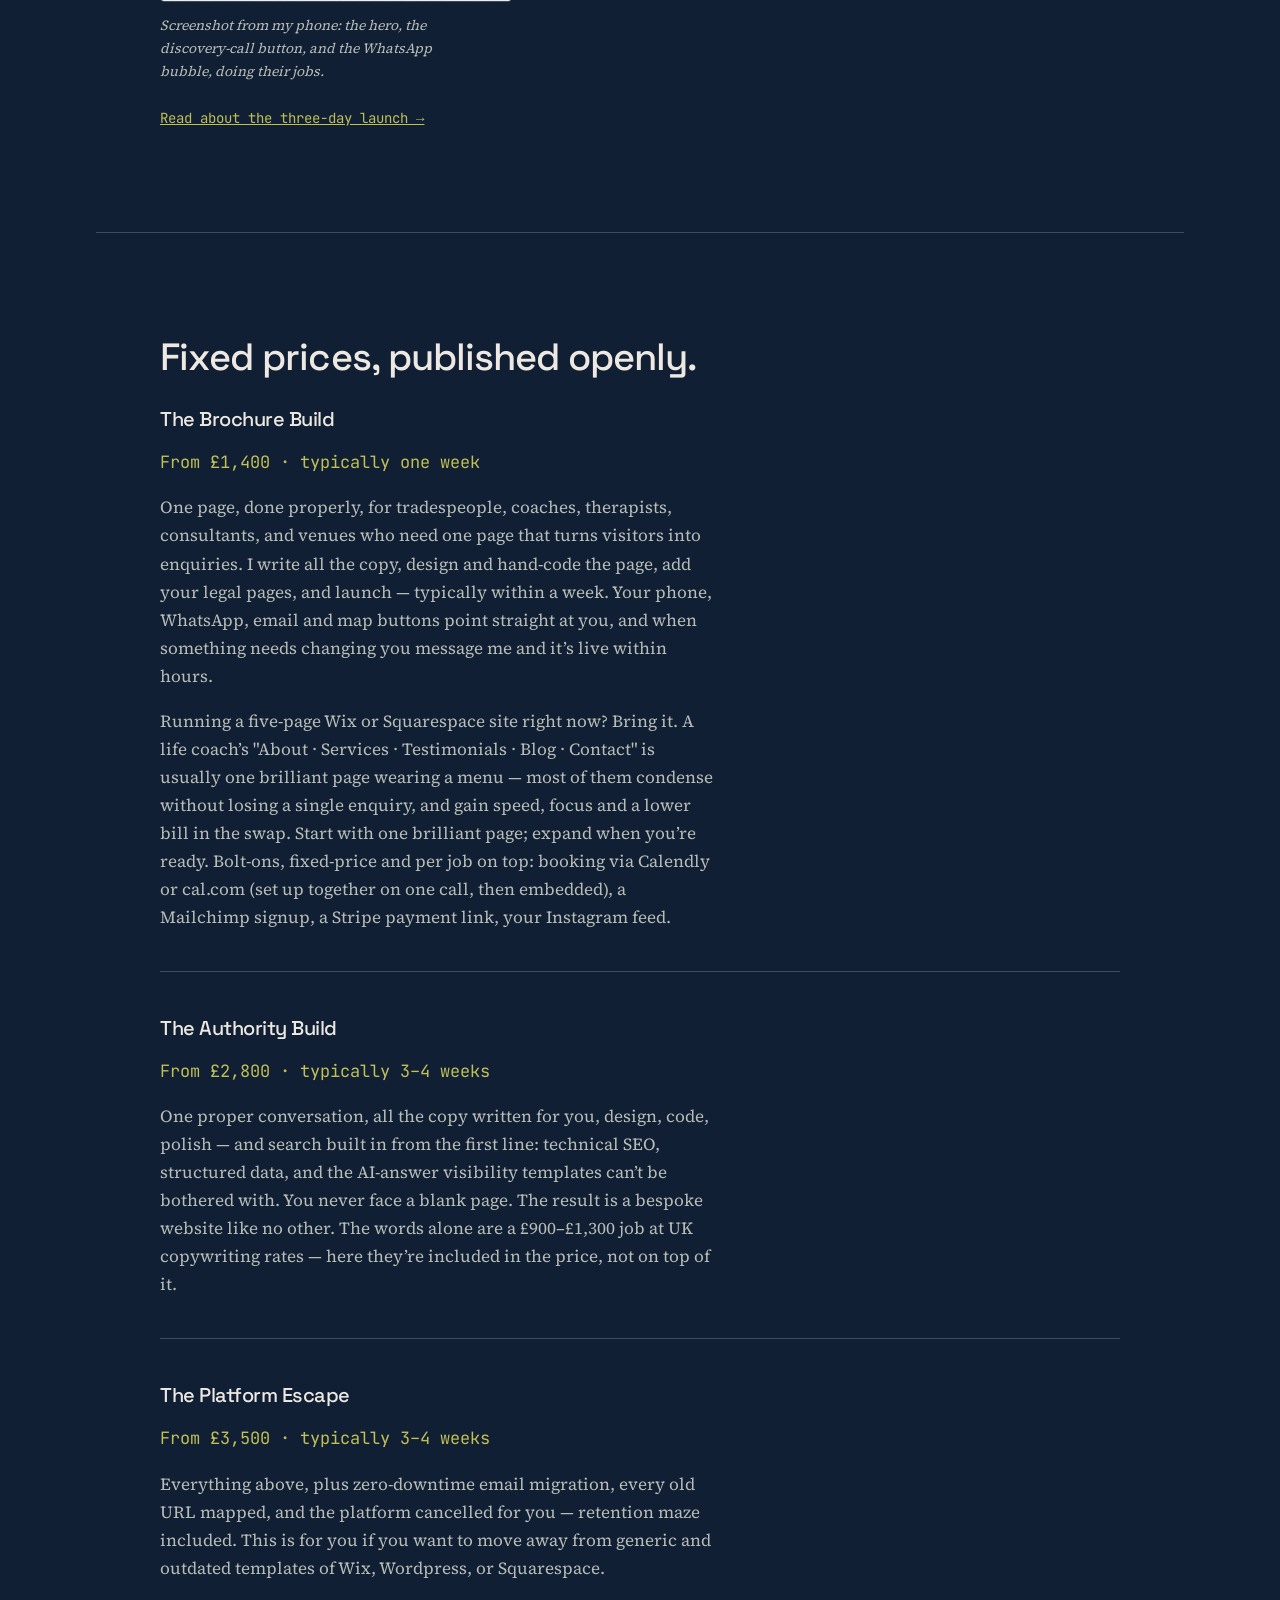
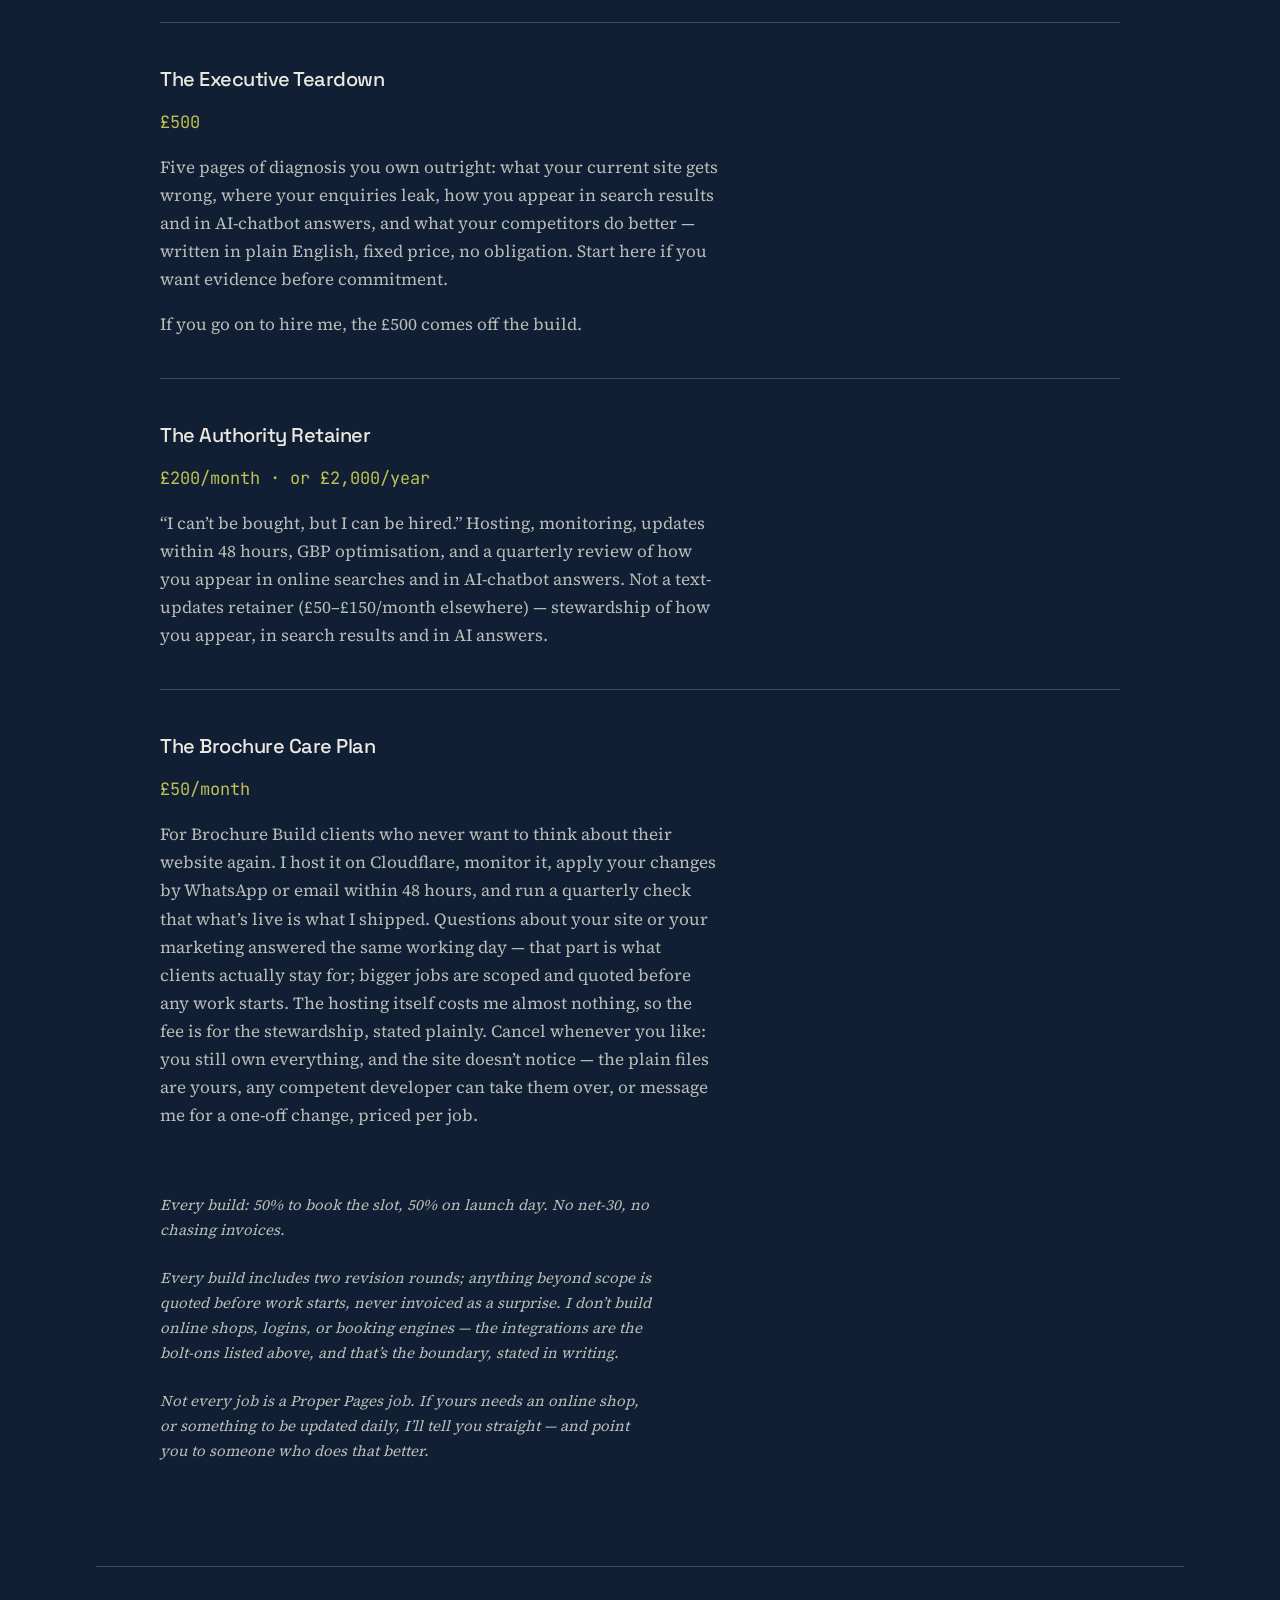
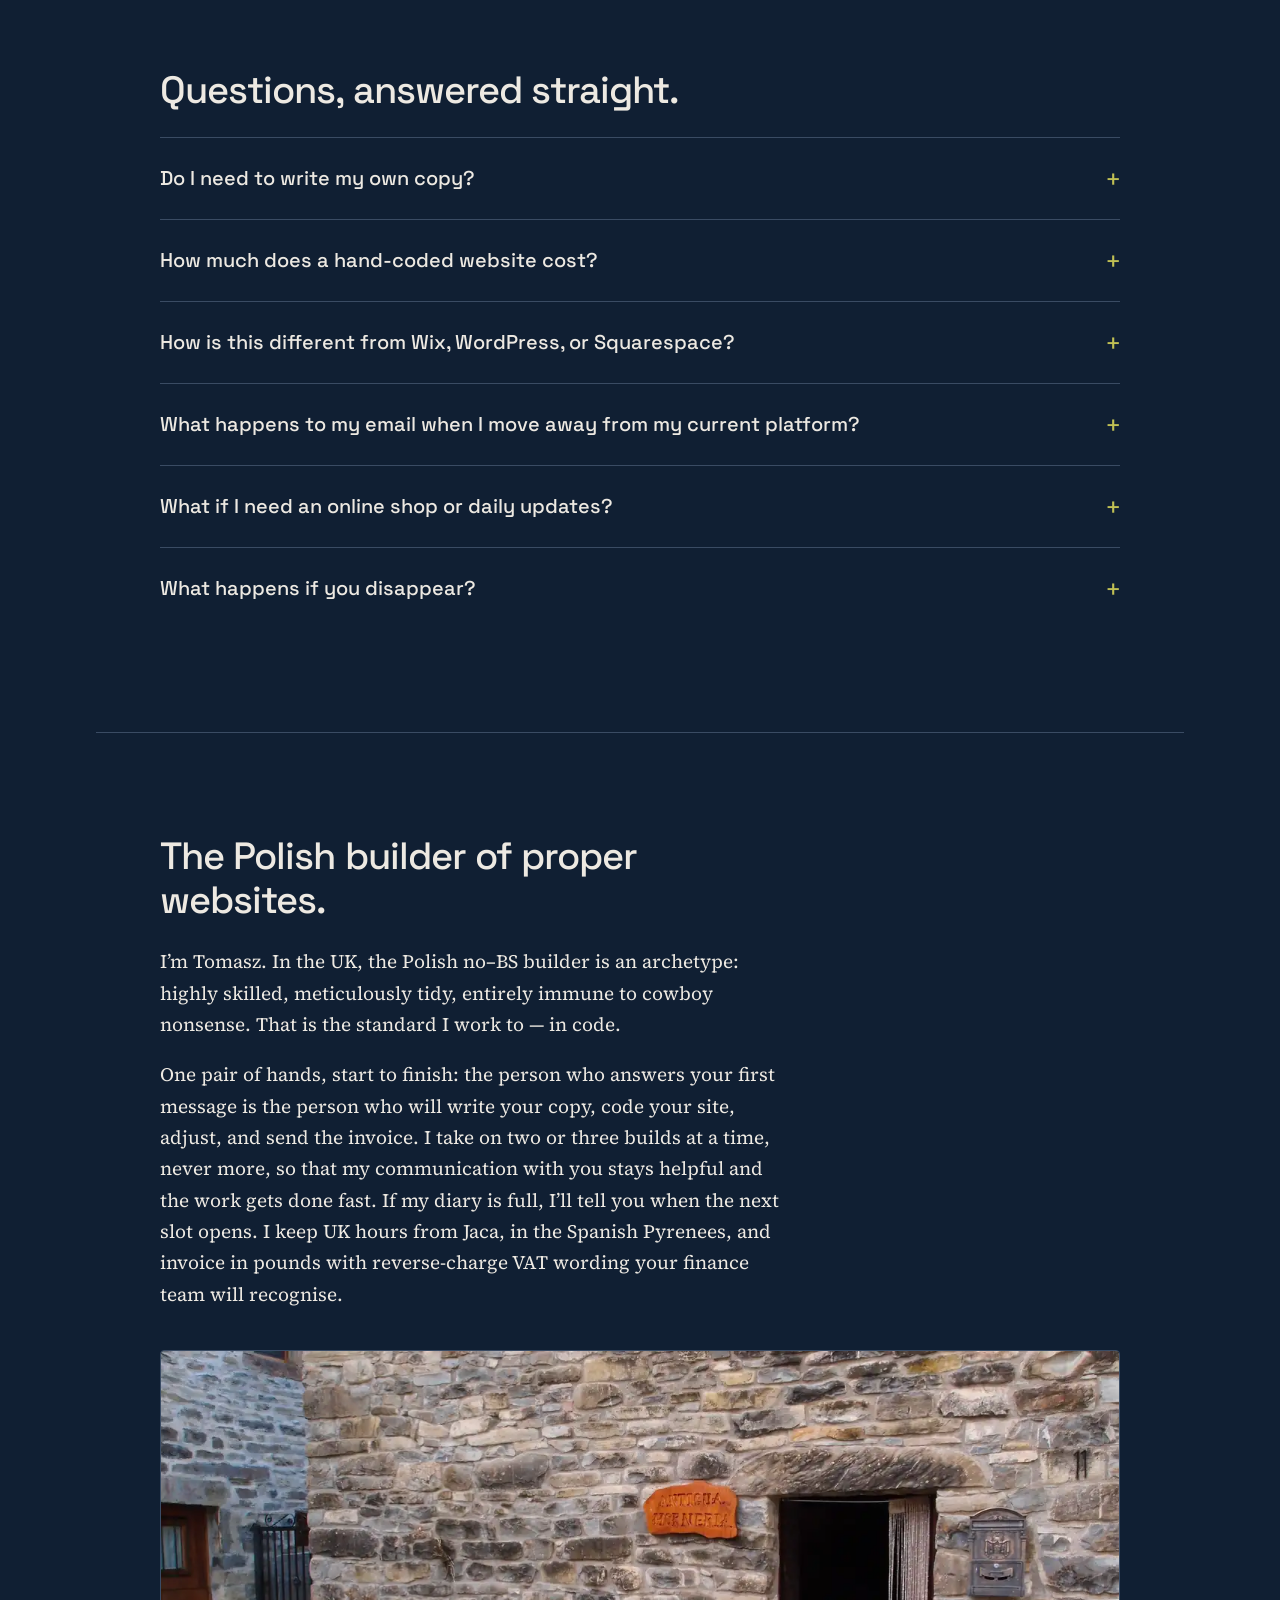
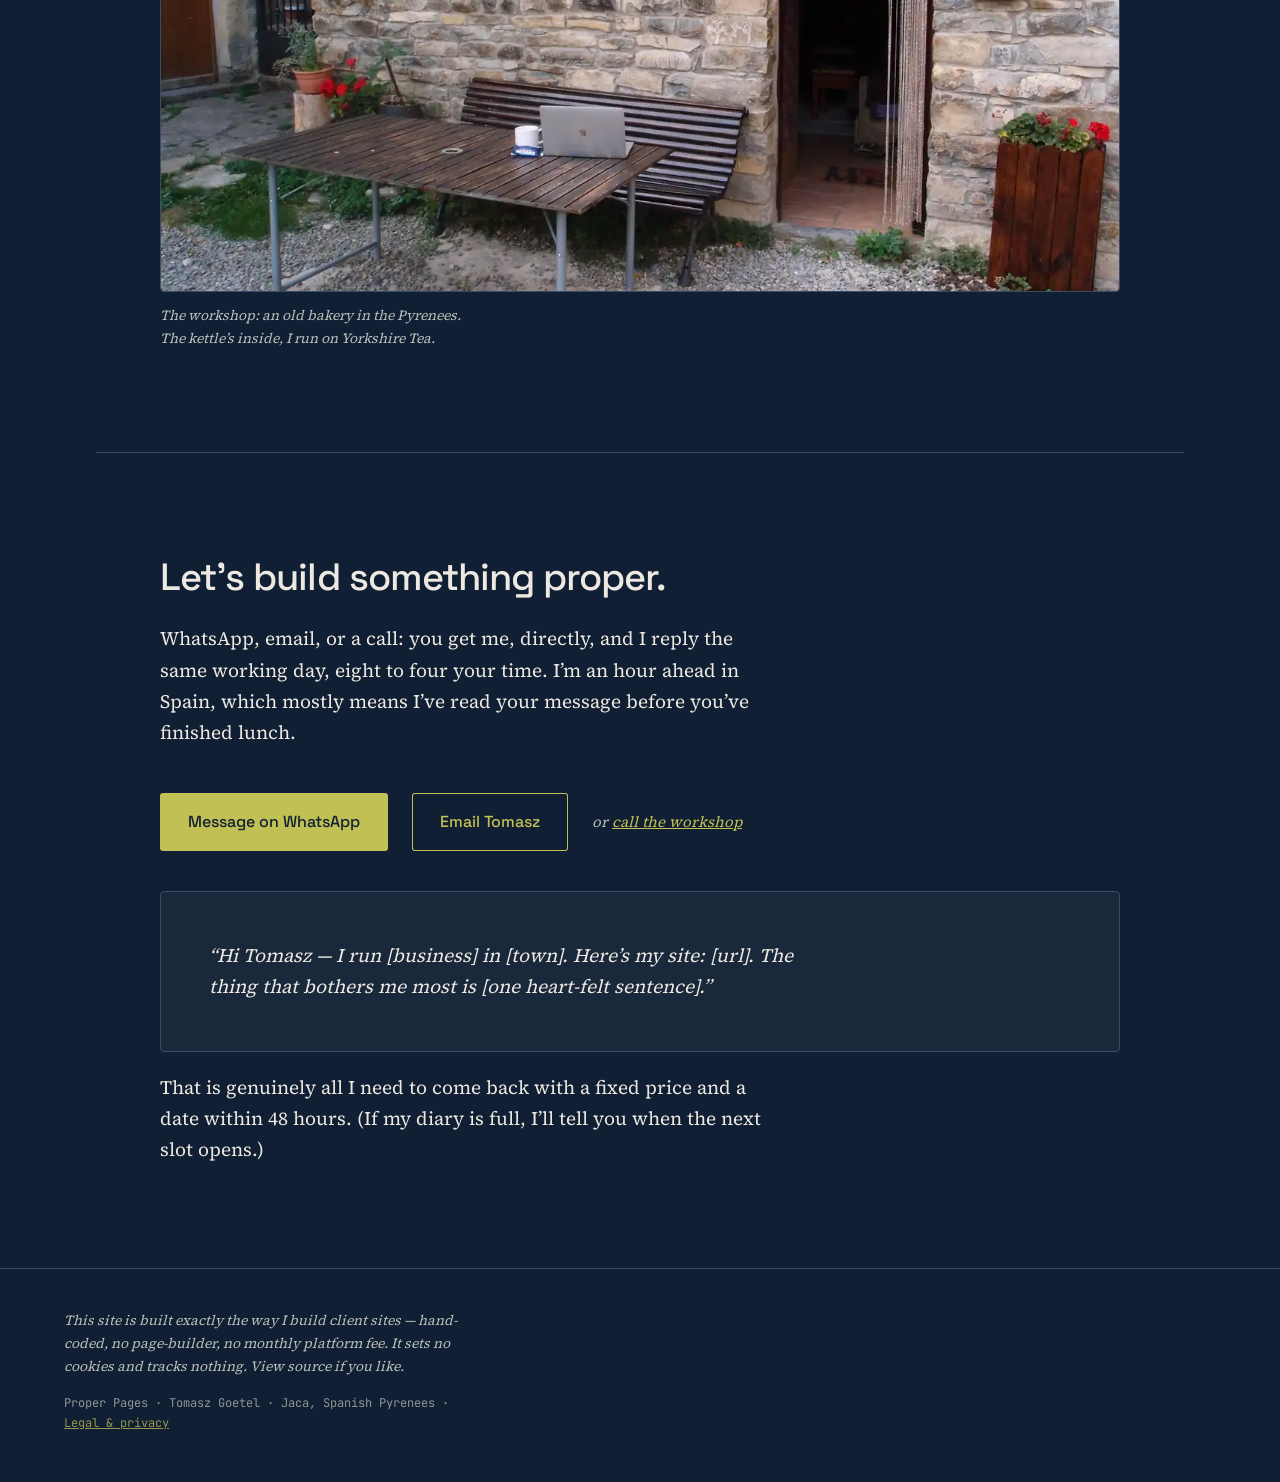
==== commit ac377374: "hero stats reordered, Brochure positioned as the entry rung" ====
--- a/index.html
+++ b/index.html
@@ -143,10 +143,10 @@
 </section>
 
 <div class="stats wrap" role="list">
+  <div class="stat" role="listitem"><b>£0/mo</b><span>hosting, on Cloudflare</span></div>
+  <div class="stat" role="listitem"><b>1</b><span>pair of hands, start to finish</span></div>
+  <div class="stat" role="listitem"><b>3 days</b><span>my last build, phone-call to launch</span></div>
   <div class="stat" role="listitem"><b>24 KB</b><span>code on my last build</span></div>
-  <div class="stat" role="listitem"><b>£0/mo</b><span>hosting, on Cloudflare</span></div>
-  <div class="stat" role="listitem"><b>3 days</b><span>my last build, phone-call to launch</span></div>
-  <div class="stat" role="listitem"><b>1</b><span>pair of hands</span></div>
 </div>
 
 <section class="wrap" id="problem">
@@ -195,7 +195,7 @@
     <h3 class="mt-0">The Brochure Build</h3>
     <p class="price">From £1,400 · typically one week</p>
     <p>One page, done properly, for tradespeople, coaches, therapists, consultants, and venues who need one page that turns visitors into enquiries. I write all the copy, design and hand-code the page, add your legal pages, and launch — typically within a week. Your phone, WhatsApp, email and map buttons point straight at you, and when something needs changing you message me and it’s live within hours.</p>
-    <p>Running a five-page Wix or Squarespace site right now? Bring it. A life coach’s "About · Services · Testimonials · Blog · Contact" is usually one brilliant page wearing a menu — most of them condense without losing a single enquiry, and gain speed, focus and a lower bill in the swap. Bolt-ons, fixed-price and per job on top: booking via Calendly or cal.com (set up together on one call, then embedded), a Mailchimp signup, a Stripe payment link, your Instagram feed.</p>
+    <p>Running a five-page Wix or Squarespace site right now? Bring it. A life coach’s "About · Services · Testimonials · Blog · Contact" is usually one brilliant page wearing a menu — most of them condense without losing a single enquiry, and gain speed, focus and a lower bill in the swap. Start with one brilliant page; expand when you’re ready. Bolt-ons, fixed-price and per job on top: booking via Calendly or cal.com (set up together on one call, then embedded), a Mailchimp signup, a Stripe payment link, your Instagram feed.</p>
   </div>
 
   <div class="package" id="authority-build">
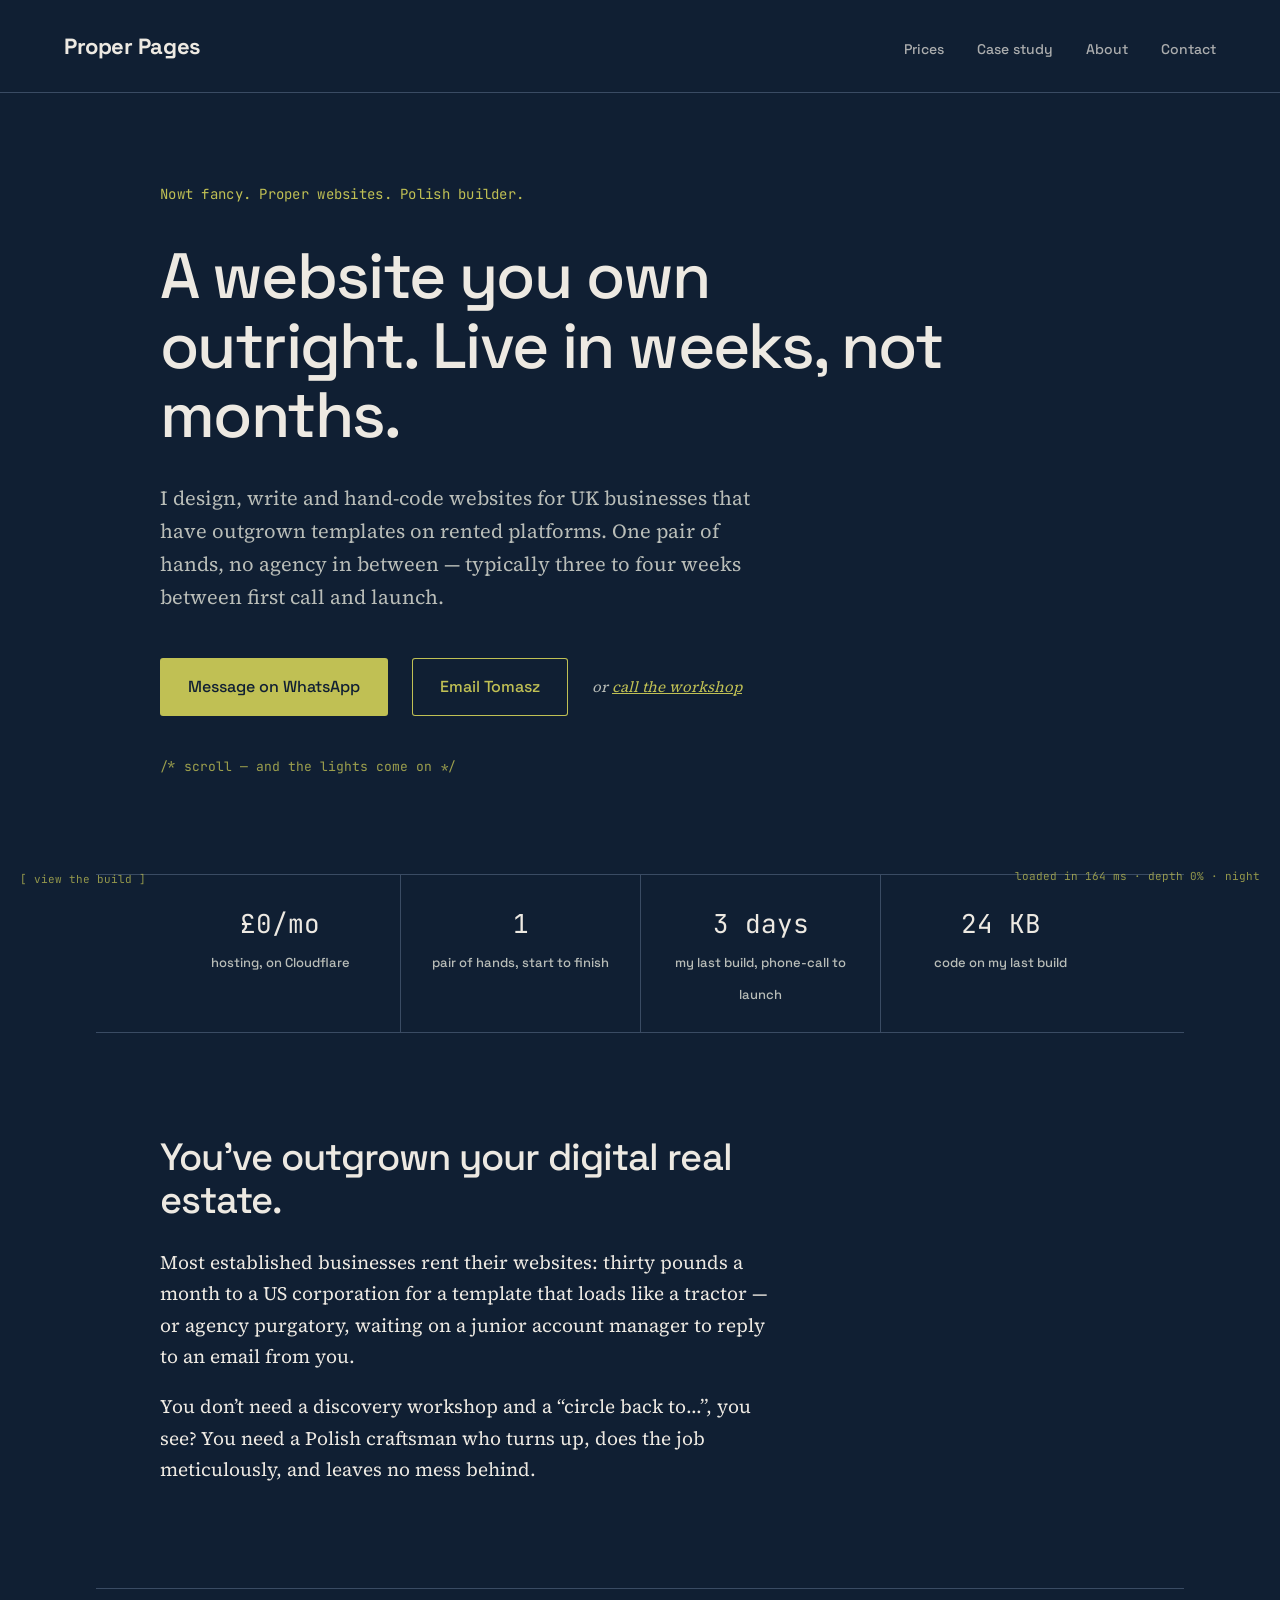
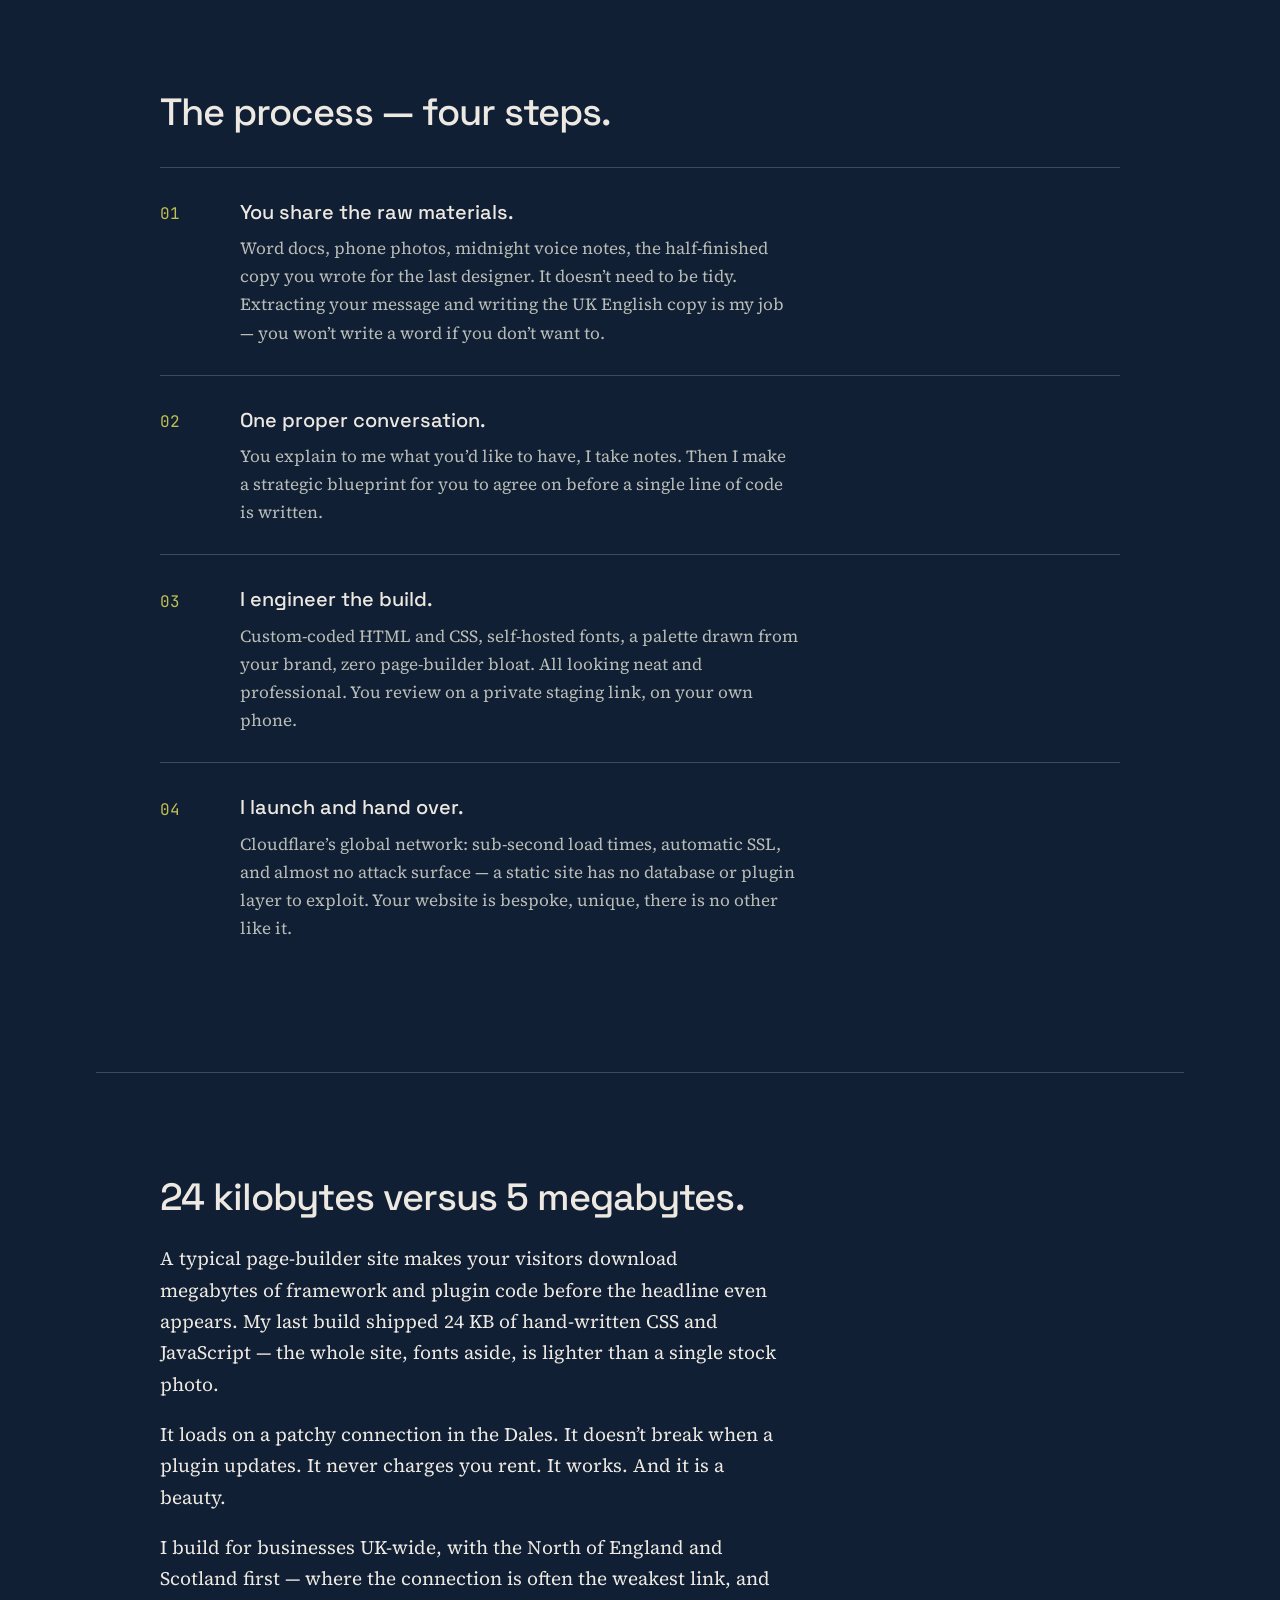
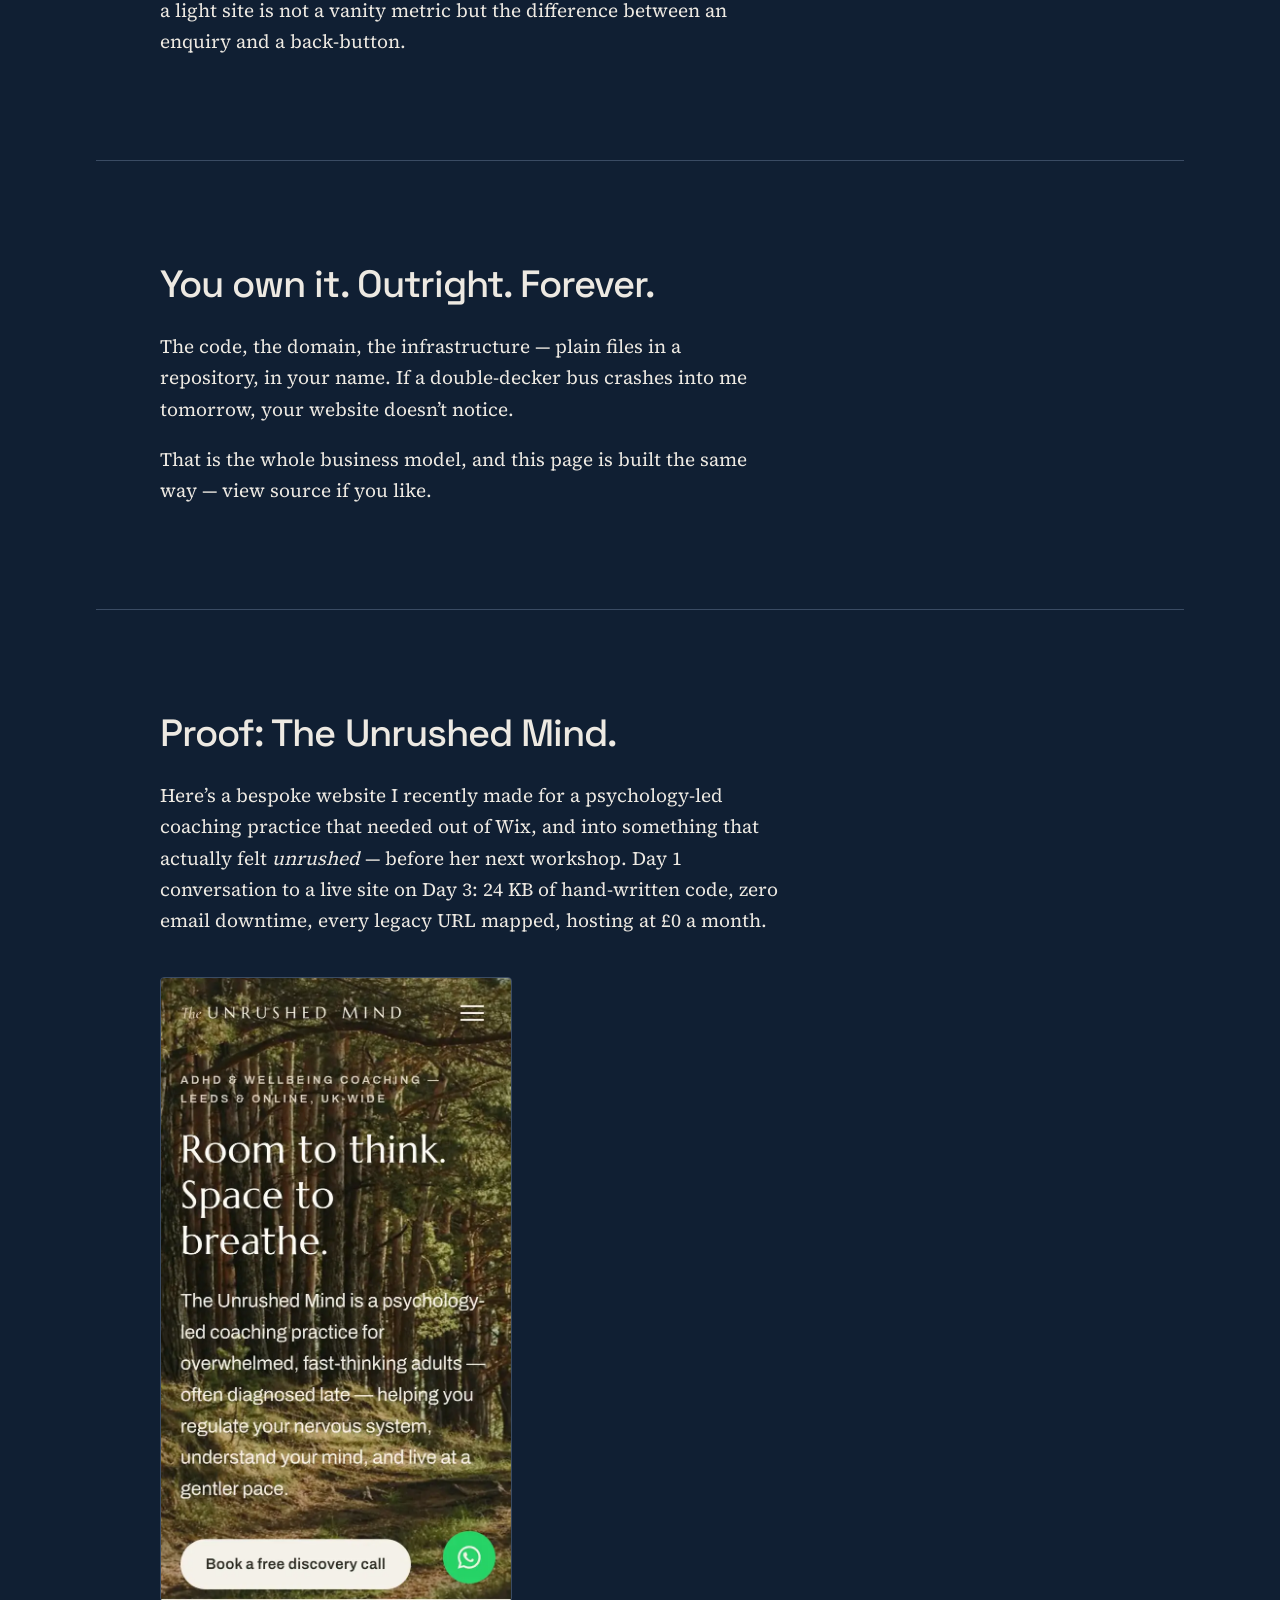
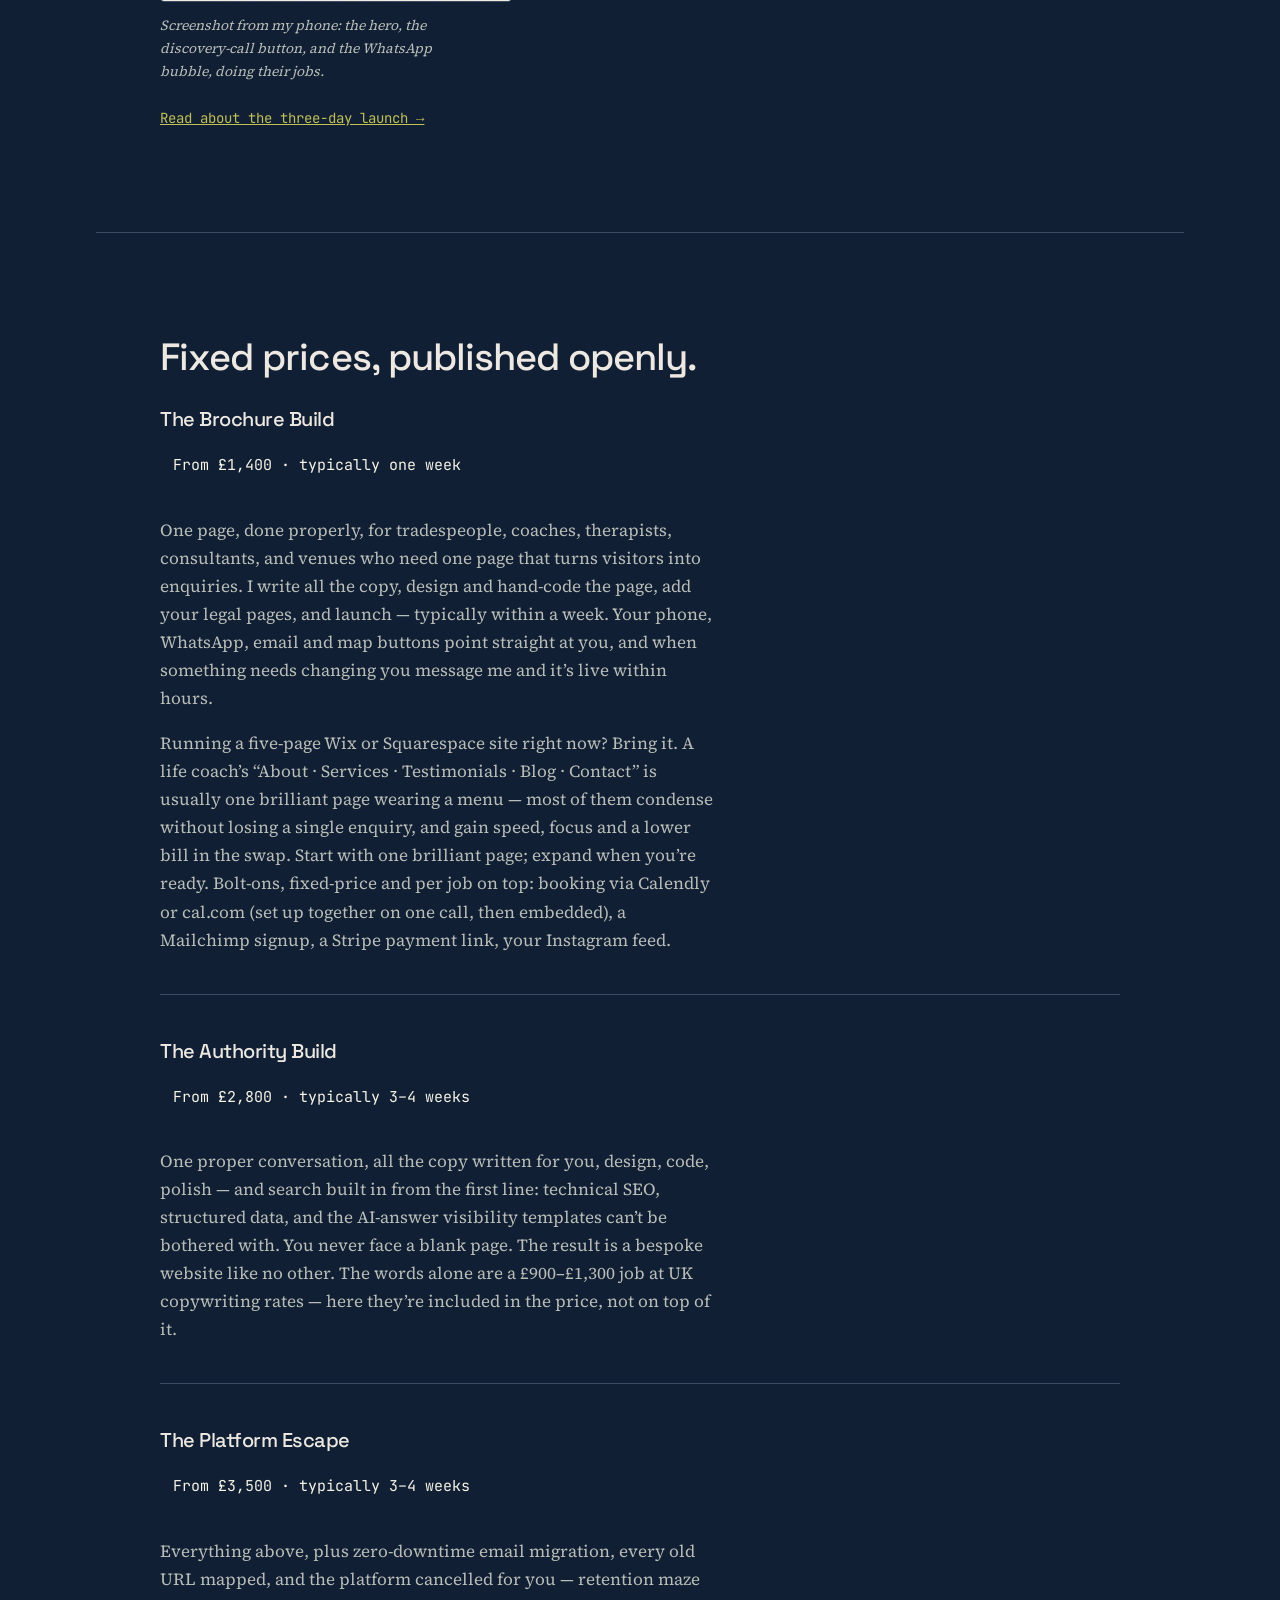
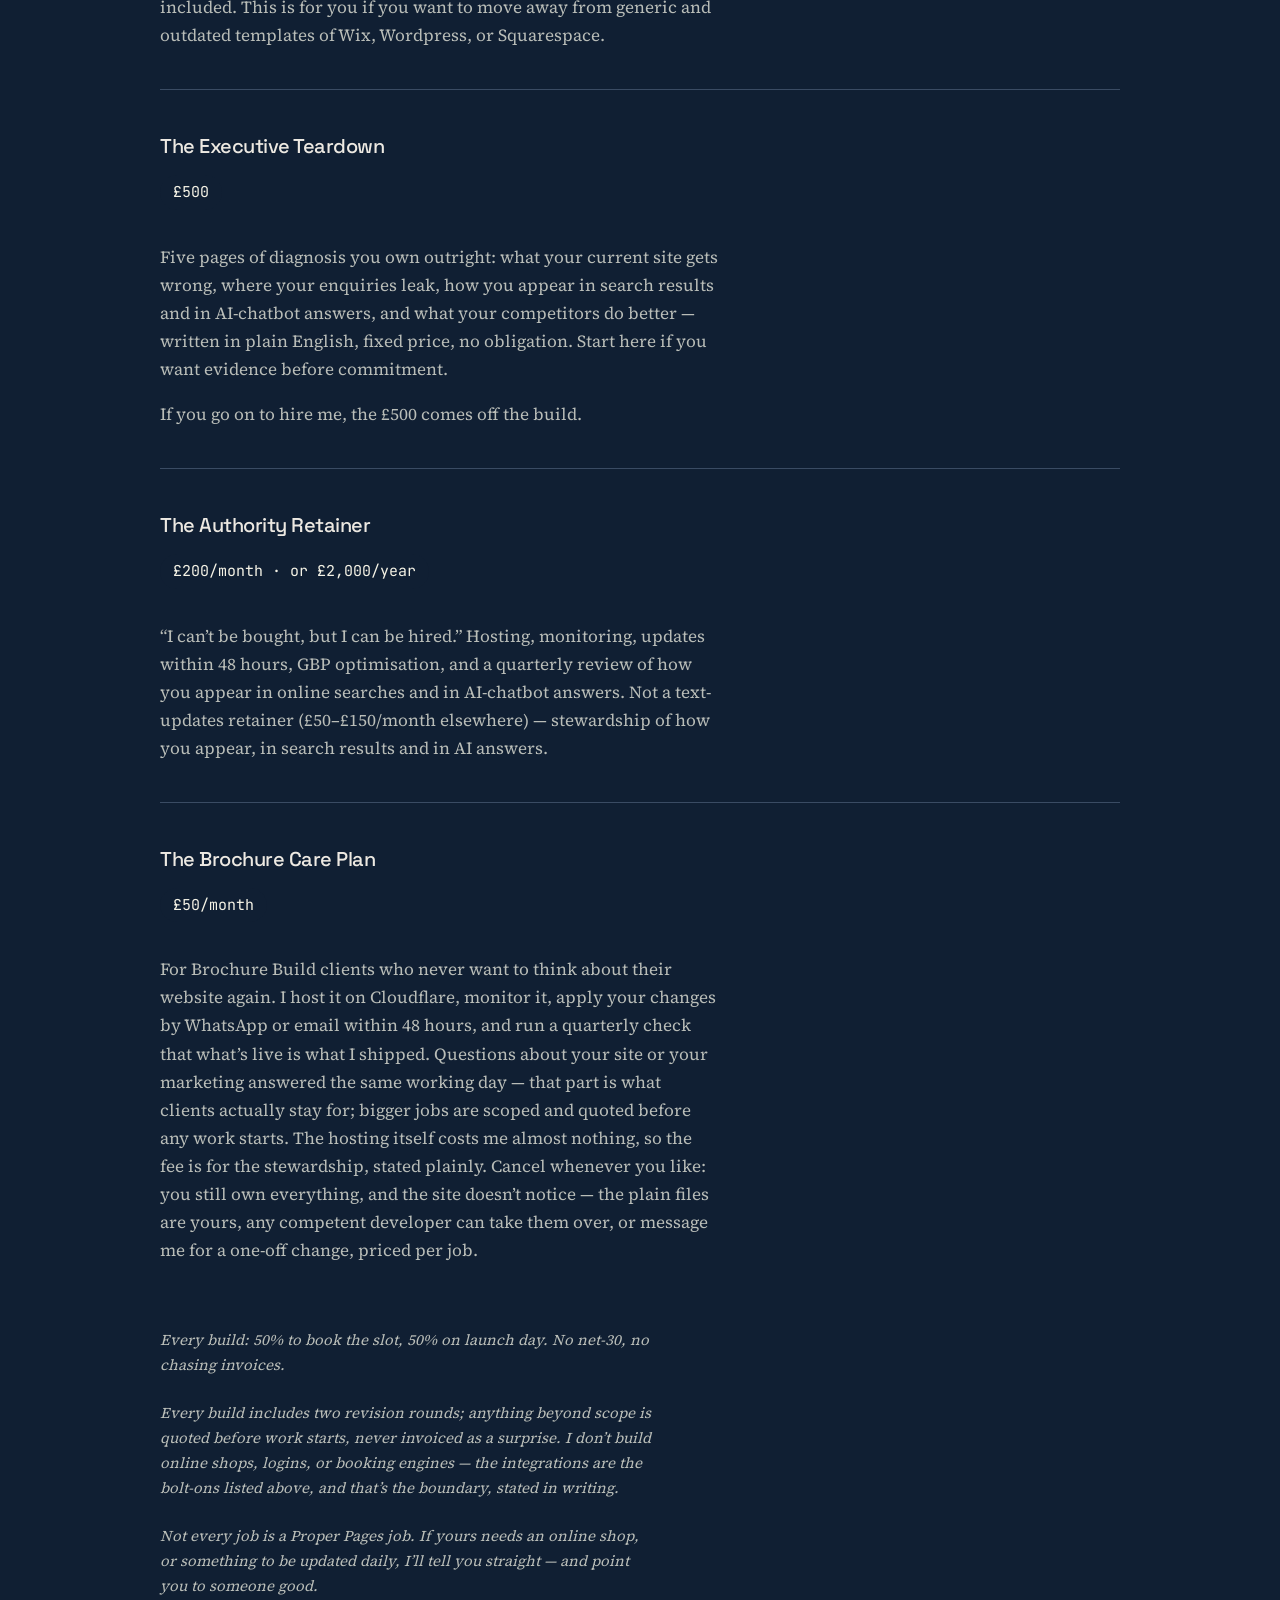
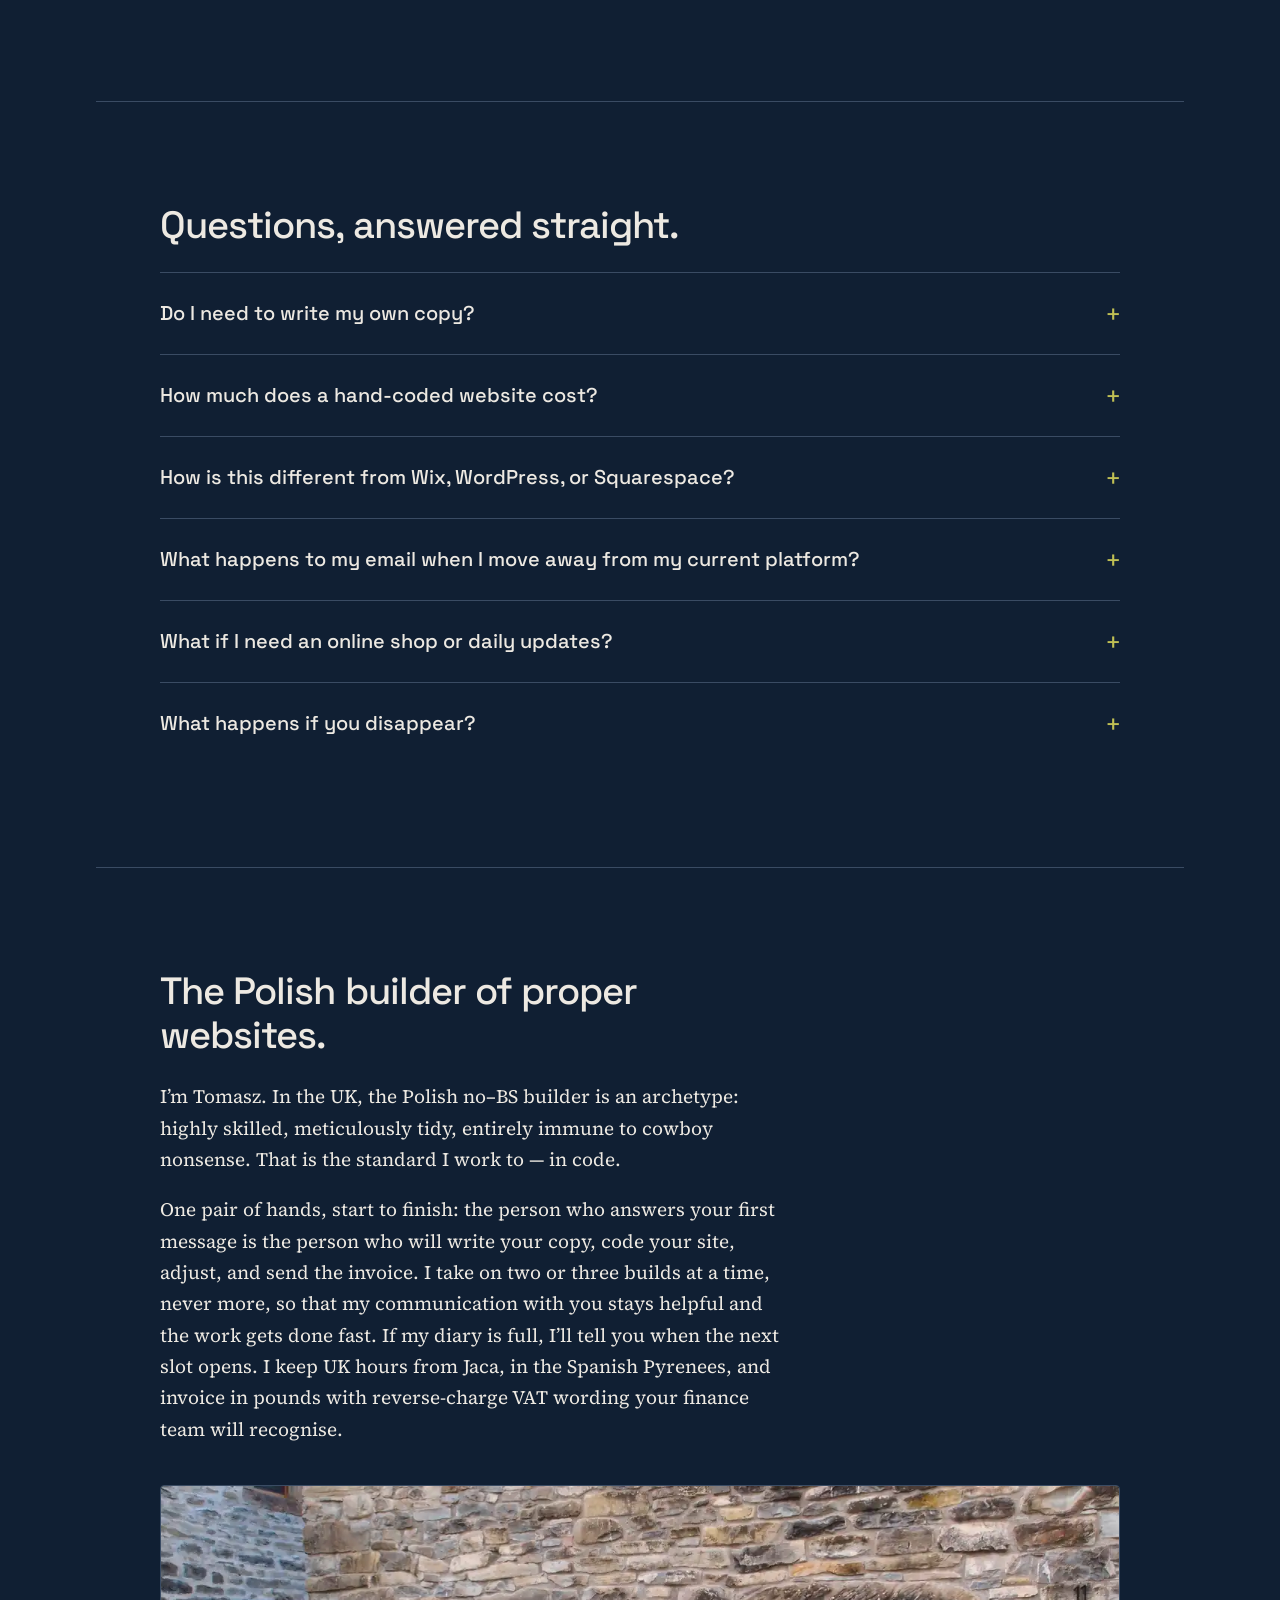
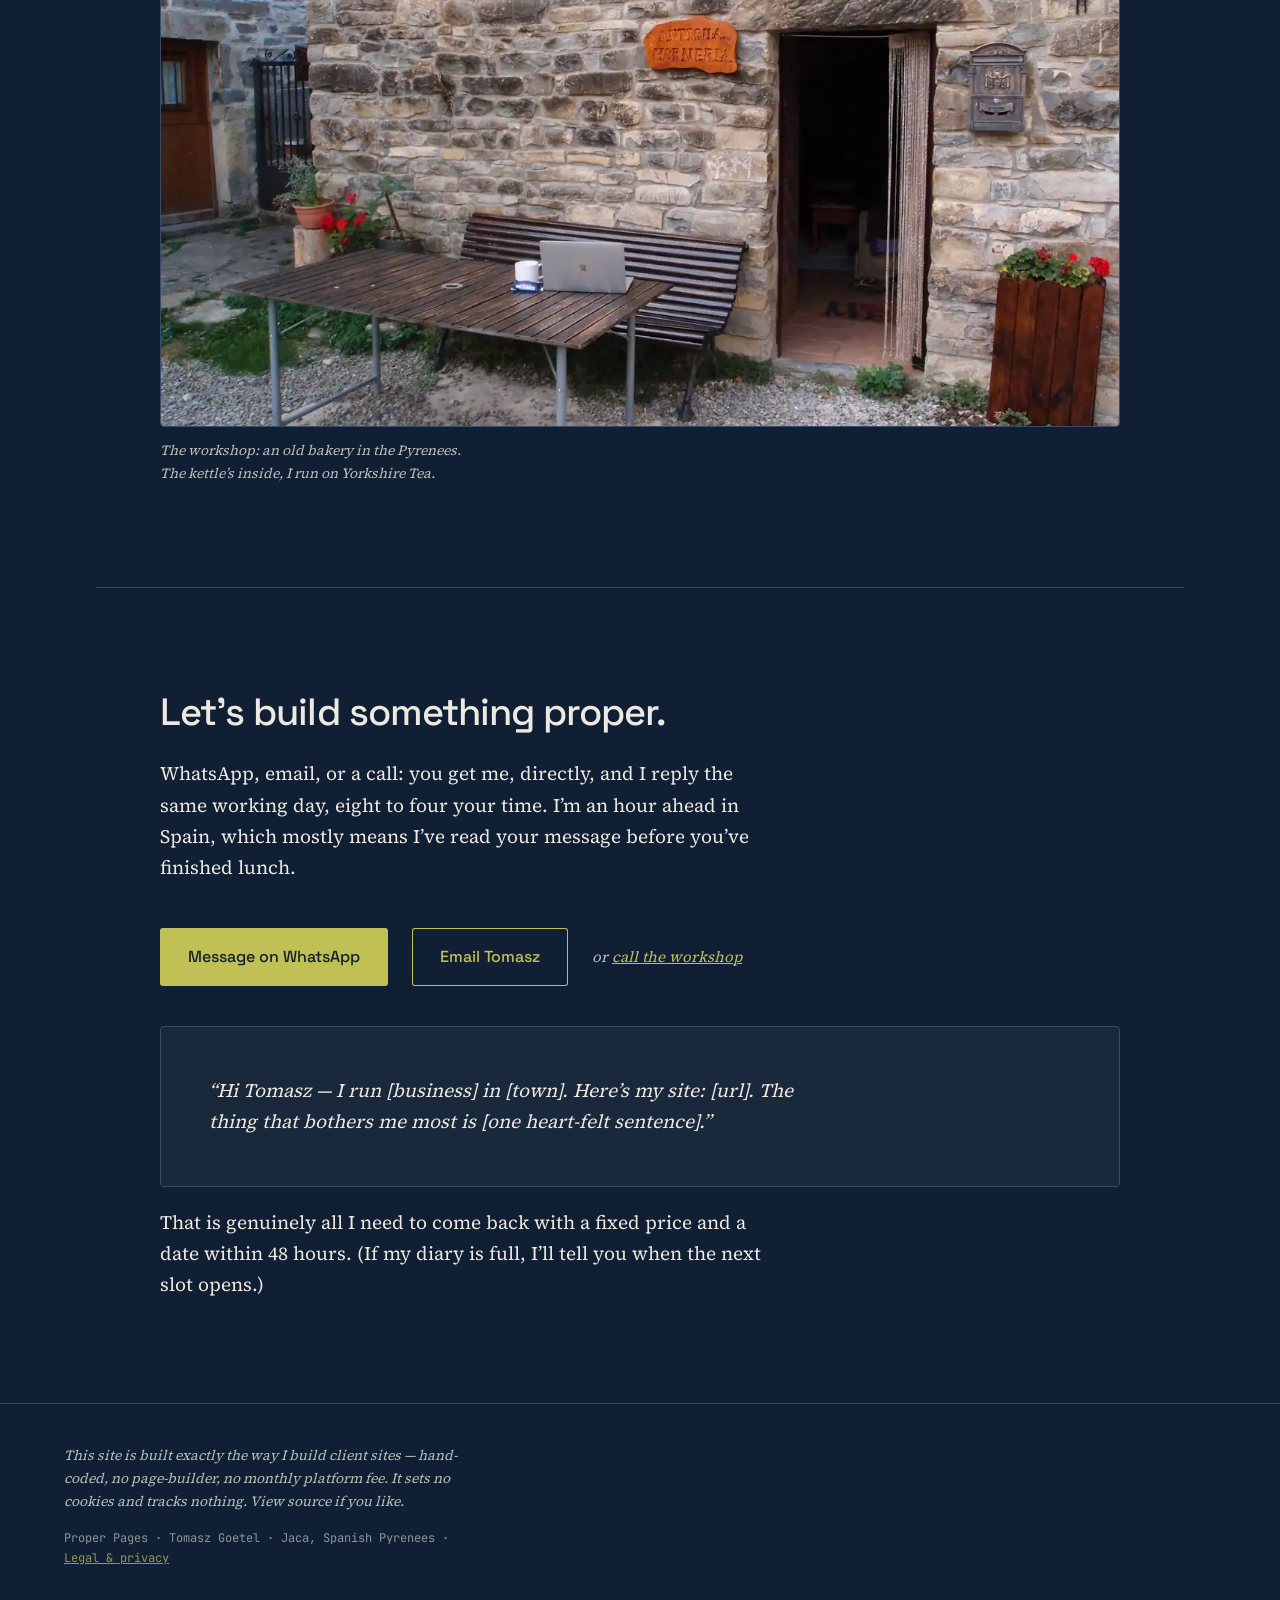
==== commit bbc7a8d7: "review pass: font preloads, table structure, utility classes" ====
--- a/index.html
+++ b/index.html
@@ -9,8 +9,10 @@
 <meta name="theme-color" content="#101F33">
 <link rel="icon" href="favicon.svg" type="image/svg+xml">
 <link rel="apple-touch-icon" href="assets/img/apple-touch-icon.png">
+<link rel="preload" href="assets/fonts/space-grotesk-500.woff2" as="font" type="font/woff2" crossorigin>
 <link rel="preload" href="assets/fonts/space-grotesk-700.woff2" as="font" type="font/woff2" crossorigin>
 <link rel="preload" href="assets/fonts/source-serif-400.woff2" as="font" type="font/woff2" crossorigin>
+<link rel="preload" href="assets/fonts/source-serif-600.woff2" as="font" type="font/woff2" crossorigin>
 <link rel="preload" href="assets/fonts/jetbrains-mono-400.woff2" as="font" type="font/woff2" crossorigin>
 <link rel="stylesheet" href="assets/css/style.css">
 <meta property="og:type" content="website">
@@ -195,7 +197,7 @@
     <h3 class="mt-0">The Brochure Build</h3>
     <p class="price">From £1,400 · typically one week</p>
     <p>One page, done properly, for tradespeople, coaches, therapists, consultants, and venues who need one page that turns visitors into enquiries. I write all the copy, design and hand-code the page, add your legal pages, and launch — typically within a week. Your phone, WhatsApp, email and map buttons point straight at you, and when something needs changing you message me and it’s live within hours.</p>
-    <p>Running a five-page Wix or Squarespace site right now? Bring it. A life coach’s "About · Services · Testimonials · Blog · Contact" is usually one brilliant page wearing a menu — most of them condense without losing a single enquiry, and gain speed, focus and a lower bill in the swap. Start with one brilliant page; expand when you’re ready. Bolt-ons, fixed-price and per job on top: booking via Calendly or cal.com (set up together on one call, then embedded), a Mailchimp signup, a Stripe payment link, your Instagram feed.</p>
+    <p>Running a five-page Wix or Squarespace site right now? Bring it. A life coach’s “About · Services · Testimonials · Blog · Contact” is usually one brilliant page wearing a menu — most of them condense without losing a single enquiry, and gain speed, focus and a lower bill in the swap. Start with one brilliant page; expand when you’re ready. Bolt-ons, fixed-price and per job on top: booking via Calendly or cal.com (set up together on one call, then embedded), a Mailchimp signup, a Stripe payment link, your Instagram feed.</p>
   </div>
 
   <div class="package" id="authority-build">
@@ -231,7 +233,7 @@
 
   <p class="terms">Every build: 50% to book the slot, 50% on launch day. No net-30, no chasing invoices.</p>
   <p class="terms">Every build includes two revision rounds; anything beyond scope is quoted before work starts, never invoiced as a surprise. I don’t build online shops, logins, or booking engines — the integrations are the bolt-ons listed above, and that’s the boundary, stated in writing.</p>
-<p class="terms">Not every job is a Proper Pages job. If yours needs an online shop, or something to be updated daily, I’ll tell you straight — and point you to someone who does that better.</p>
+<p class="terms">Not every job is a Proper Pages job. If yours needs an online shop, or something to be updated daily, I’ll tell you straight — and point you to someone good.</p>
 </section>
 
 <section class="wrap" id="faq">
@@ -286,10 +288,10 @@
     <a class="btn btn-ghost" data-c="em">Email Tomasz</a>
     <span class="cta-note">or <a data-c="tel">call the workshop</a></span>
   </div>
-  <div class="card" style="margin-top:2.5rem">
+  <div class="card mt-lg">
     <p style="font-style:italic">“Hi Tomasz — I run [business] in [town]. Here’s my site: [url]. The thing that bothers me most is [one heart-felt sentence].”</p>
   </div>
-  <p style="margin-top:1.25rem">That is genuinely all I need to come back with a fixed price and a date within 48 hours. (If my diary is full, I’ll tell you when the next slot opens.)</p>
+  <p class="mt-md">That is genuinely all I need to come back with a fixed price and a date within 48 hours. (If my diary is full, I’ll tell you when the next slot opens.)</p>
   <noscript><p>JavaScript is off, so the buttons can’t assemble themselves: call or WhatsApp +34&nbsp;641&nbsp;314&nbsp;730, or email tomaszgoe@protonmail.com.</p></noscript>
 </section>
 
--- a/assets/css/style.css
+++ b/assets/css/style.css
@@ -134,7 +134,7 @@
 .package { border-top: 1px solid var(--rule); padding-block: clamp(1.75rem, 4vw, 2.5rem); }
 #prices .package:first-of-type { border-top: none; padding-top: 0; }
 .package h3 { margin-top: 0; }
-.package .price { font-family: var(--font-mono); font-size: 1.0625rem; color: var(--accent); margin: 0 0 1rem; }
+.package .price { display: inline-block; font-family: var(--font-mono); font-size: .9375rem; color: #F5F3E6; background: #101F33; padding: .3rem .8rem; border-radius: 999px; margin: 0 0 1rem; }
 .package p { color: var(--muted); font-size: 1.0625rem; }
 .terms { font-size: .9375rem; color: var(--muted); margin-top: 1.5rem; font-style: italic; }
 
@@ -215,6 +215,8 @@
 
 /* ---------- helpers ---------- */
 .mt-0 { margin-top: 0; }
+.mt-md { margin-top: 1.25rem; }
+.mt-lg { margin-top: 2.5rem; }
 .center { text-align: center; }
 .nobr { white-space: nowrap; }
 
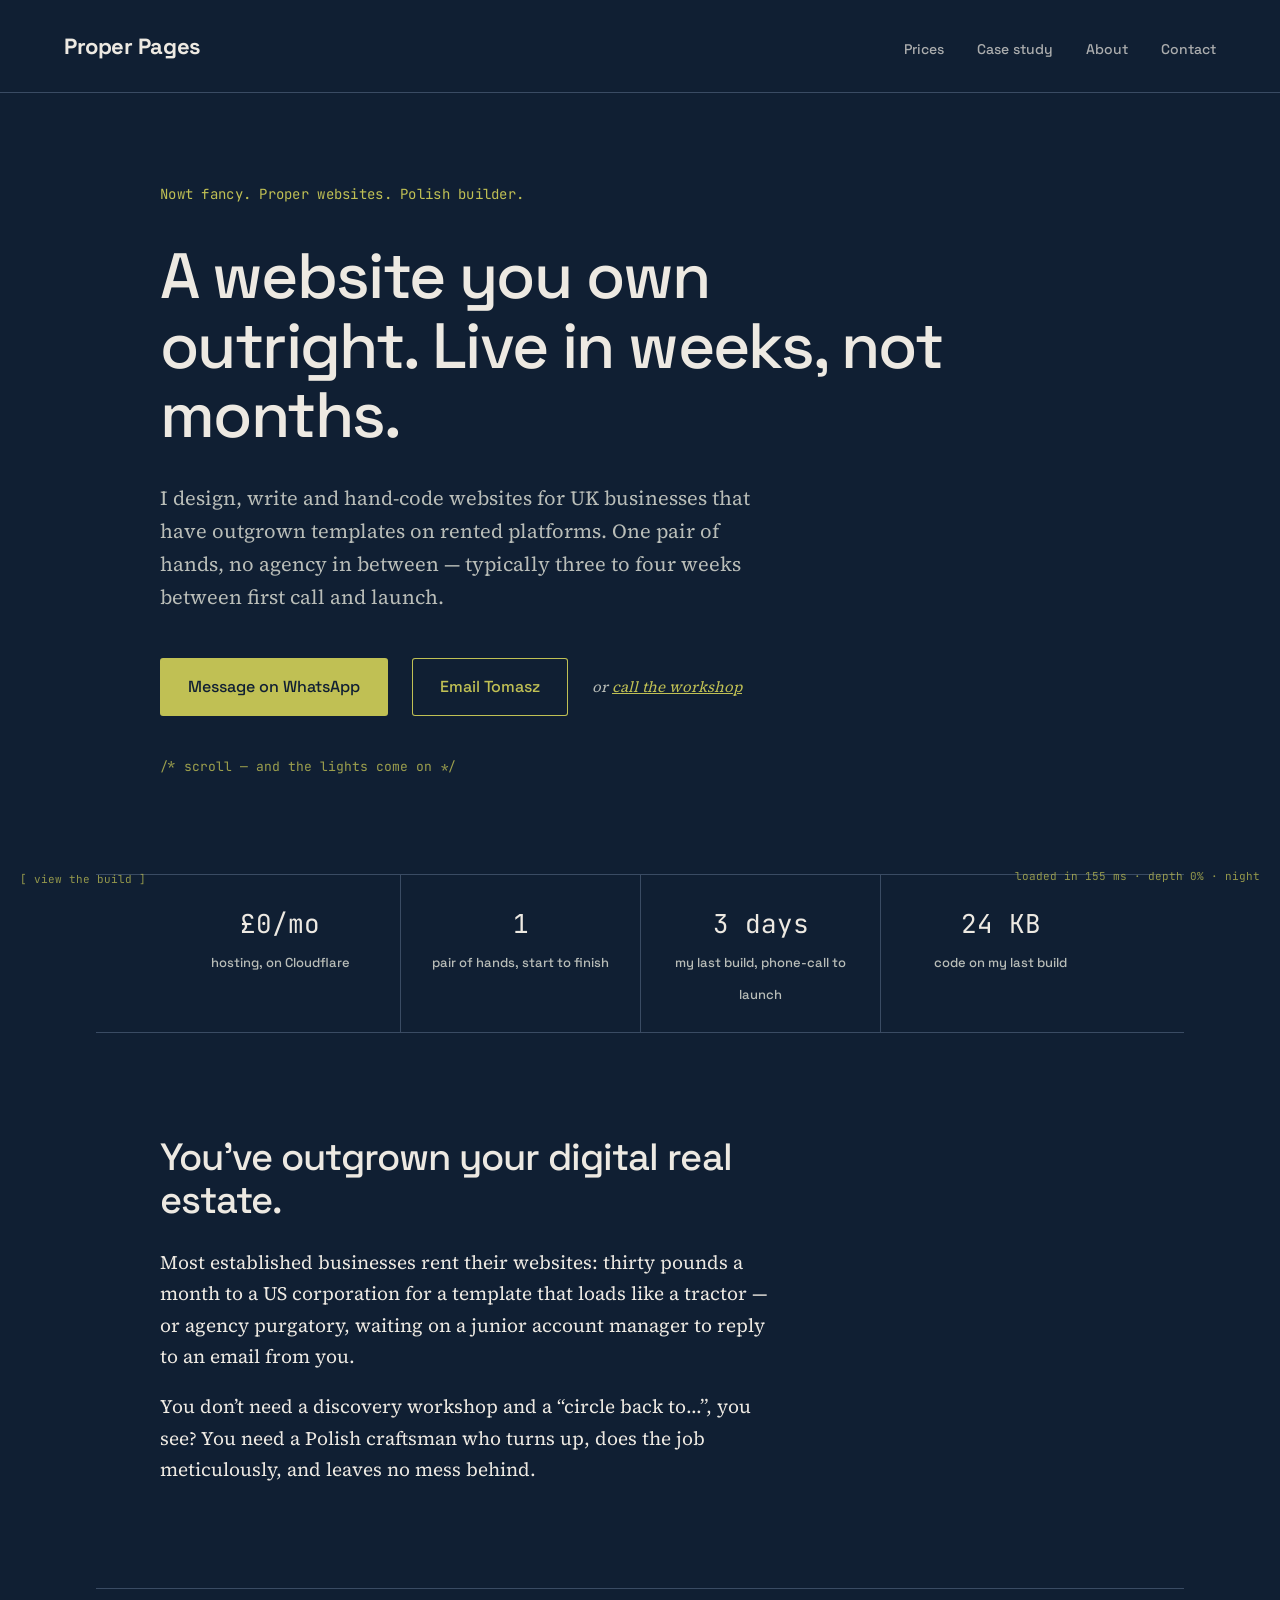
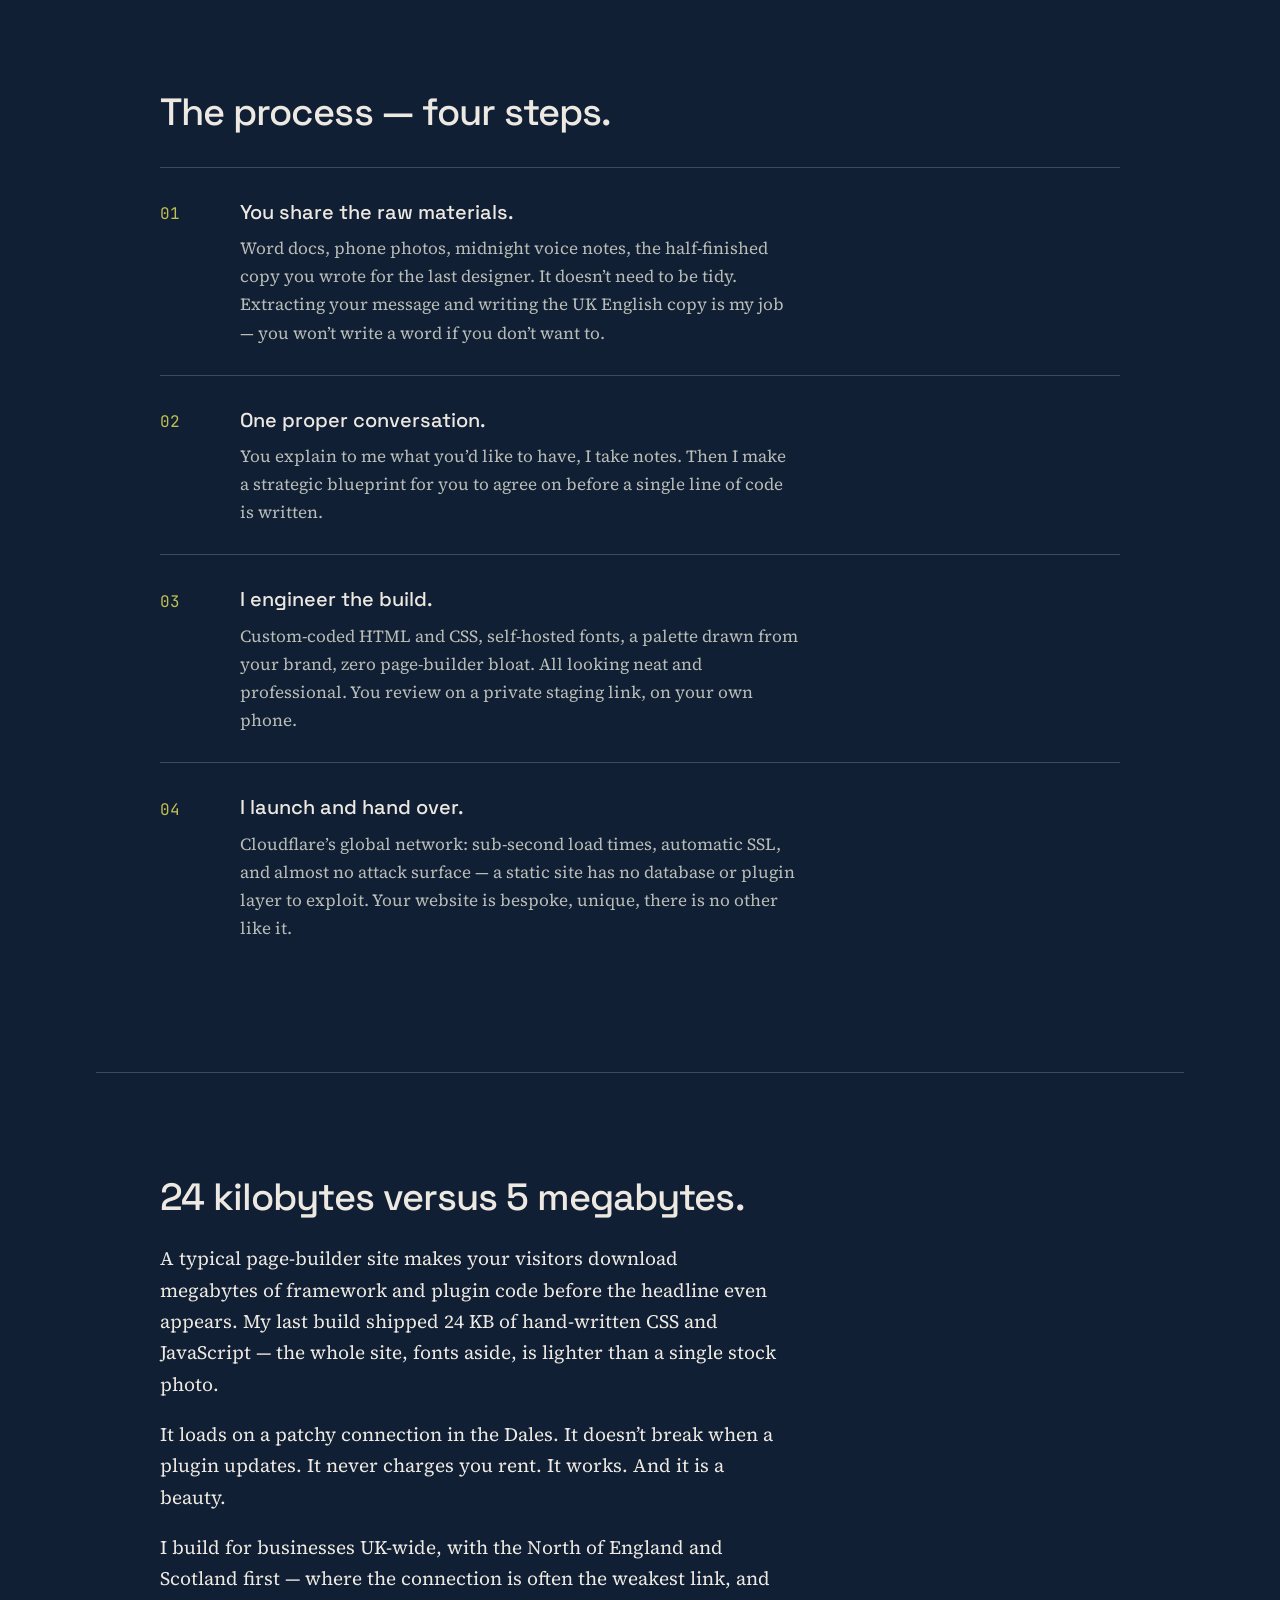
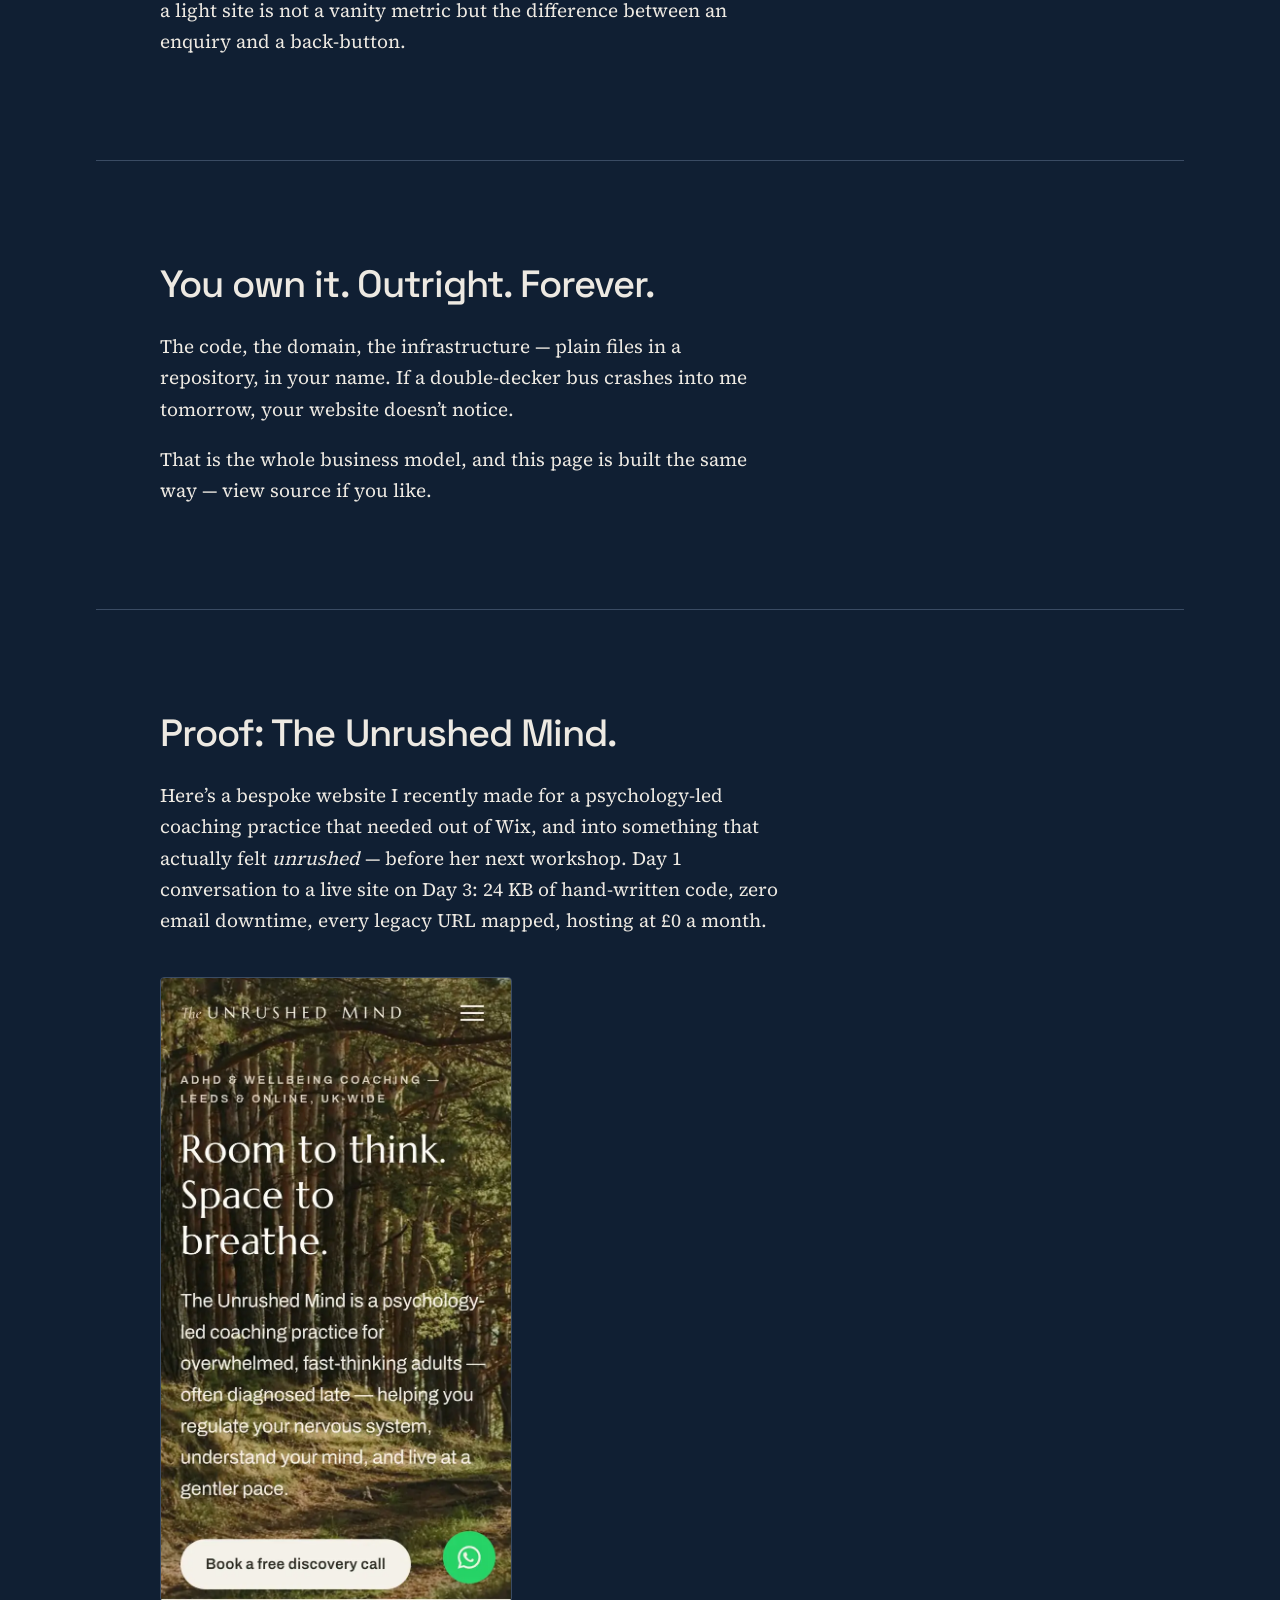
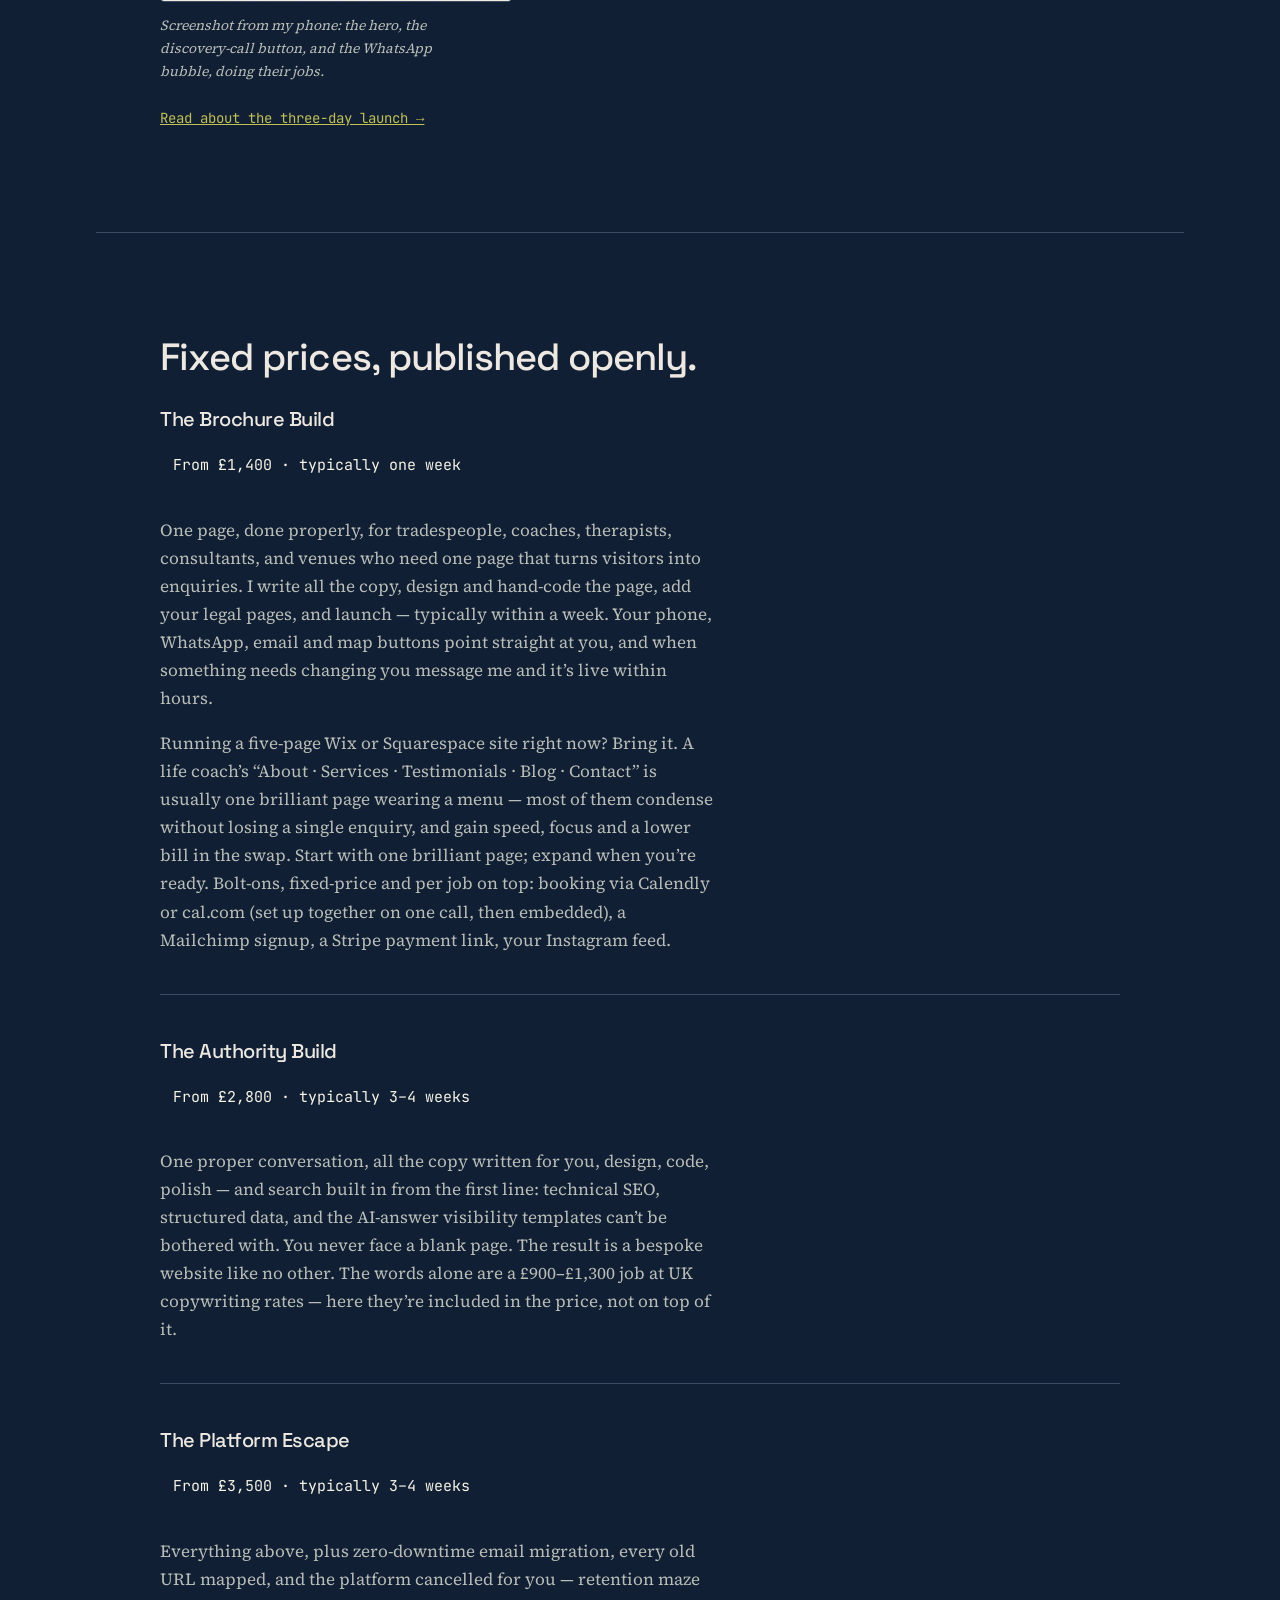
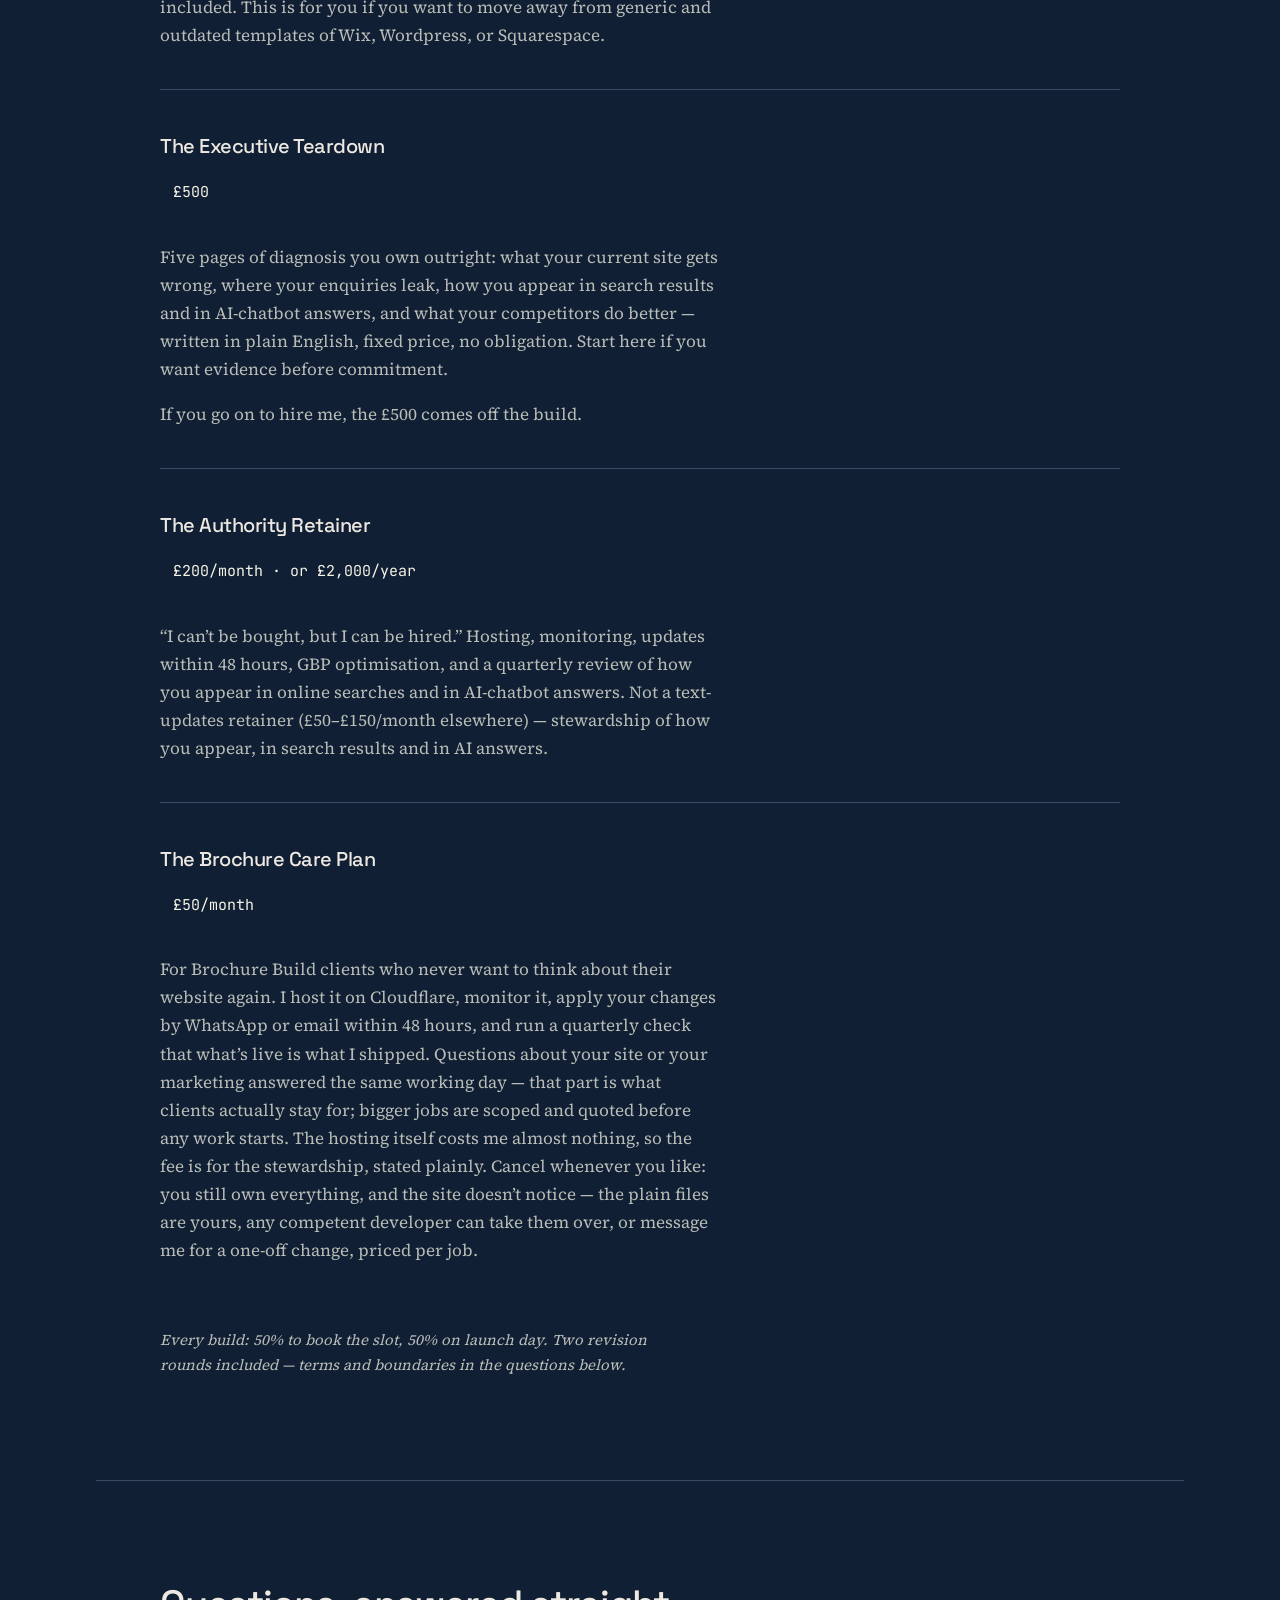
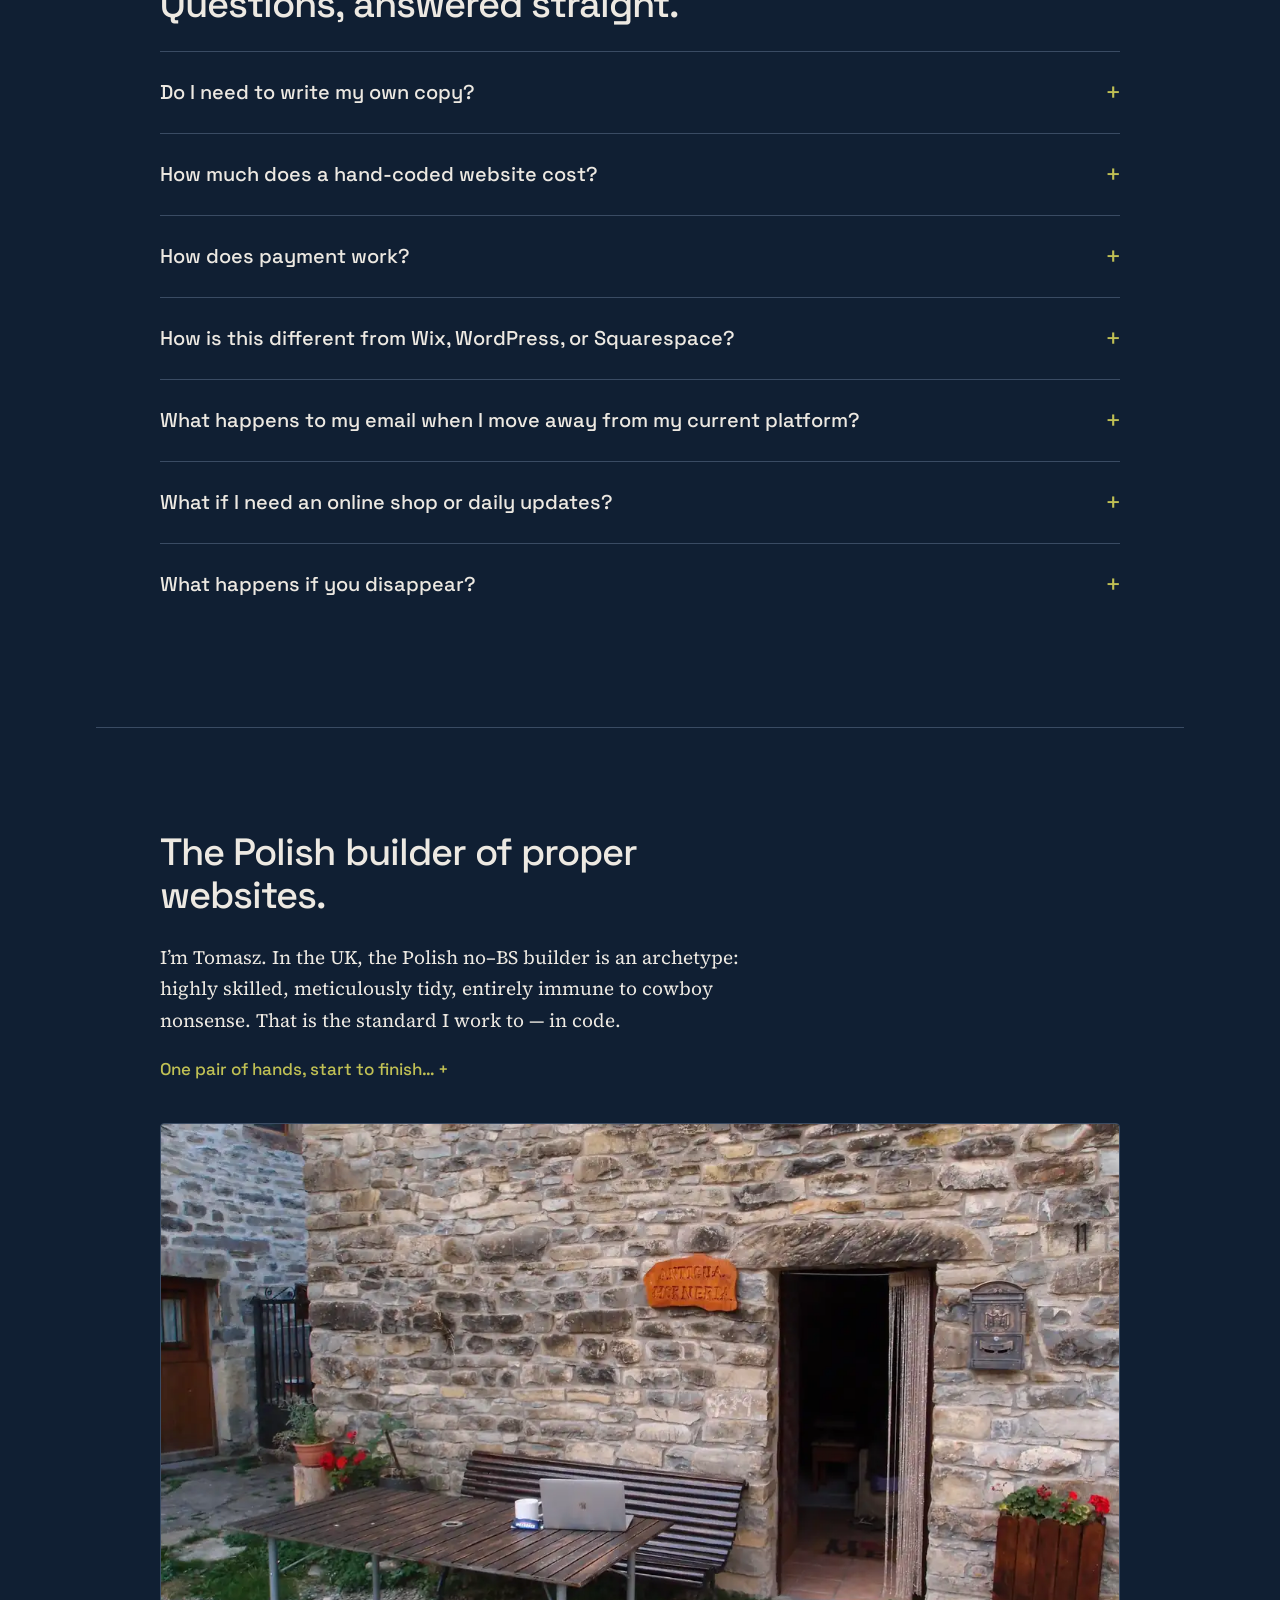
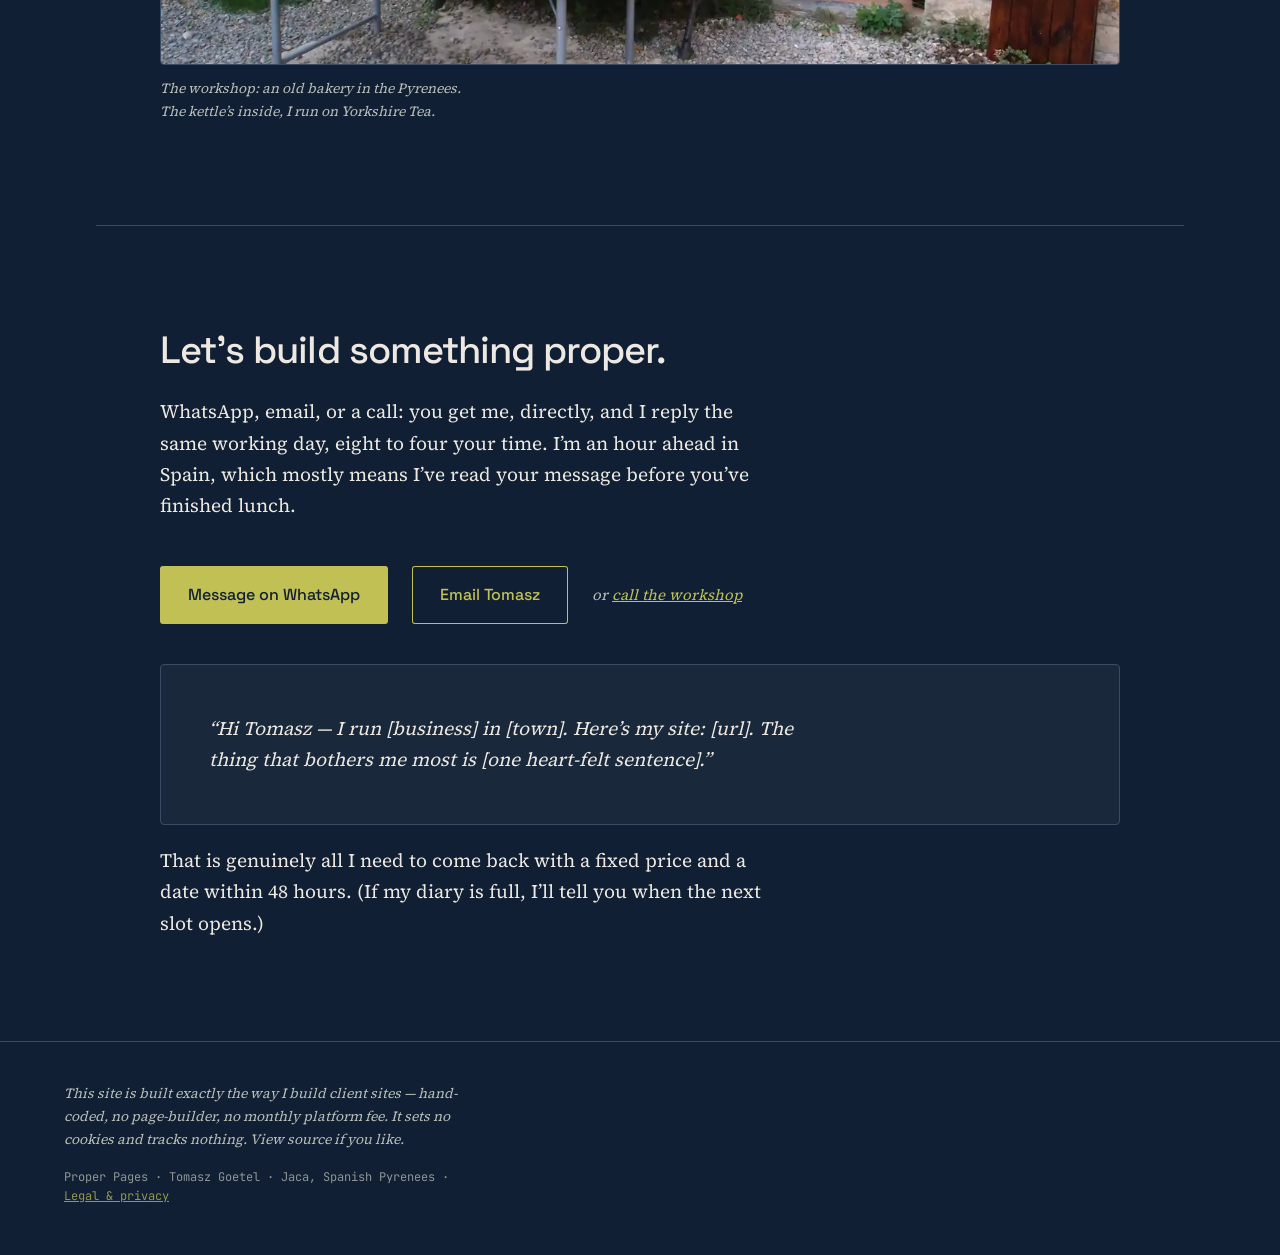
==== commit db2f4197: "terms into FAQ, about section read-more" ====
--- a/index.html
+++ b/index.html
@@ -100,10 +100,18 @@
     },
     {
       "@type": "Question",
+      "name": "How does payment work?",
+      "acceptedAnswer": {
+        "@type": "Answer",
+        "text": "50% to book the slot, 50% on launch day. No net-30, no chasing invoices."
+      }
+    },
+    {
+      "@type": "Question",
       "name": "What if I need an online shop or daily updates?",
       "acceptedAnswer": {
         "@type": "Answer",
-        "text": "Then I’m not your builder, and I’ll tell you straight — then point you to someone who does that better. Not every job is a Proper Pages job."
+        "text": "Then I’m not your builder, and I’ll tell you straight — and point you to someone who does that better. The boundary, in writing: no online shops, logins, or booking engines; integrations are the bolt-ons listed in the packages. Anything beyond the agreed scope is quoted before work starts."
       }
     },
     {
@@ -231,9 +239,7 @@
     <p>For Brochure Build clients who never want to think about their website again. I host it on Cloudflare, monitor it, apply your changes by WhatsApp or email within 48 hours, and run a quarterly check that what’s live is what I shipped. Questions about your site or your marketing answered the same working day — that part is what clients actually stay for; bigger jobs are scoped and quoted before any work starts. The hosting itself costs me almost nothing, so the fee is for the stewardship, stated plainly. Cancel whenever you like: you still own everything, and the site doesn’t notice — the plain files are yours, any competent developer can take them over, or message me for a one-off change, priced per job.</p>
   </div>
 
-  <p class="terms">Every build: 50% to book the slot, 50% on launch day. No net-30, no chasing invoices.</p>
-  <p class="terms">Every build includes two revision rounds; anything beyond scope is quoted before work starts, never invoiced as a surprise. I don’t build online shops, logins, or booking engines — the integrations are the bolt-ons listed above, and that’s the boundary, stated in writing.</p>
-<p class="terms">Not every job is a Proper Pages job. If yours needs an online shop, or something to be updated daily, I’ll tell you straight — and point you to someone good.</p>
+  <p class="terms">Every build: 50% to book the slot, 50% on launch day. Two revision rounds included — terms and boundaries in the questions below.</p>
 </section>
 
 <section class="wrap" id="faq">
@@ -250,6 +256,11 @@
   </details>
 
   <details>
+    <summary>How does payment work?</summary>
+    <p>50% to book the slot, 50% on launch day. No net-30, no chasing invoices.</p>
+  </details>
+
+  <details>
     <summary>How is this different from Wix, WordPress, or Squarespace?</summary>
     <p>Those platforms rent you a template and charge monthly. The templates make every site look the same. I custom-code a site you own outright — the code, the domain, the infrastructure. My last build shipped 24 KB of code and loads in under a second on 4G. A typical page-builder site makes visitors download megabytes before the headline appears.</p>
   </details>
@@ -259,9 +270,9 @@
     <p>Nothing changes. In a recent migration I did for a client, Google Workspace email was preserved — MX, SPF and DMARC replicated record-for-record. Zero downtime; the inbox never noticed.</p>
   </details>
 
-  <details>
+    <details>
     <summary>What if I need an online shop or daily updates?</summary>
-    <p>Then I’m not your builder, and I’ll tell you straight — then point you to someone who does that better. Not every job is a Proper Pages job.</p>
+    <p>Then I’m not your builder, and I’ll tell you straight — and point you to someone who does that better. Not every job is a Proper Pages job. The boundary, in writing: no online shops, logins, or booking engines; integrations are the bolt-ons listed in the packages. Anything beyond the agreed scope is quoted before work starts, never invoiced as a surprise.</p>
   </details>
 
   <details>
@@ -273,7 +284,10 @@
 <section class="wrap" id="about">
   <h2>The Polish builder of proper websites.</h2>
   <p>I’m Tomasz. In the UK, the Polish no–BS builder is an archetype: highly skilled, meticulously tidy, entirely immune to cowboy nonsense. That is the standard I work to — in code.</p>
-  <p>One pair of hands, start to finish: the person who answers your first message is the person who will write your copy, code your site, adjust, and send the invoice. I take on two or three builds at a time, never more, so that my communication with you stays helpful and the work gets done fast. If my diary is full, I’ll tell you when the next slot opens. I keep UK hours from Jaca, in the Spanish Pyrenees, and invoice in pounds with reverse-charge VAT wording your finance team will recognise.</p>
+  <details class="read-more">
+    <summary>One pair of hands, start to finish…</summary>
+    <p>The person who answers your first message is the person who will write your copy, code your site, adjust, and send the invoice. I take on two or three builds at a time, never more, so that my communication with you stays helpful and the work gets done fast. If my diary is full, I’ll tell you when the next slot opens. I keep UK hours from Jaca, in the Spanish Pyrenees, and invoice in pounds with reverse-charge VAT wording your finance team will recognise.</p>
+  </details>
   <figure class="shot">
     <img src="assets/img/courtyard.webp" width="1280" height="721" loading="lazy" decoding="async" alt="A stone courtyard in the Pyrenees: an old bakery building, an outdoor table with a laptop and a mug">
     <figcaption>The workshop: an old bakery in the Pyrenees. The kettle’s inside, I run on Yorkshire Tea.</figcaption>
--- a/assets/css/style.css
+++ b/assets/css/style.css
@@ -178,6 +178,14 @@
   max-width: 56ch;
 }
 
+/* ---------- read-more (about section) ---------- */
+.read-more { margin-top: 1em; }
+.read-more summary { font-family: var(--font-head); font-weight: 500; font-size: 1.0625rem; color: var(--accent); cursor: pointer; list-style: none; }
+.read-more summary::-webkit-details-marker { display: none; }
+.read-more summary::after { content: " +"; }
+.read-more[open] summary::after { content: " −"; }
+.read-more p { margin-top: .75rem; }
+
 /* ---------- figures ---------- */
 figure.shot { margin-top: 2.5rem; }
 figure.shot img { display: block; max-width: 100%; height: auto; border: 1px solid var(--rule); border-radius: 4px; background: var(--card); }
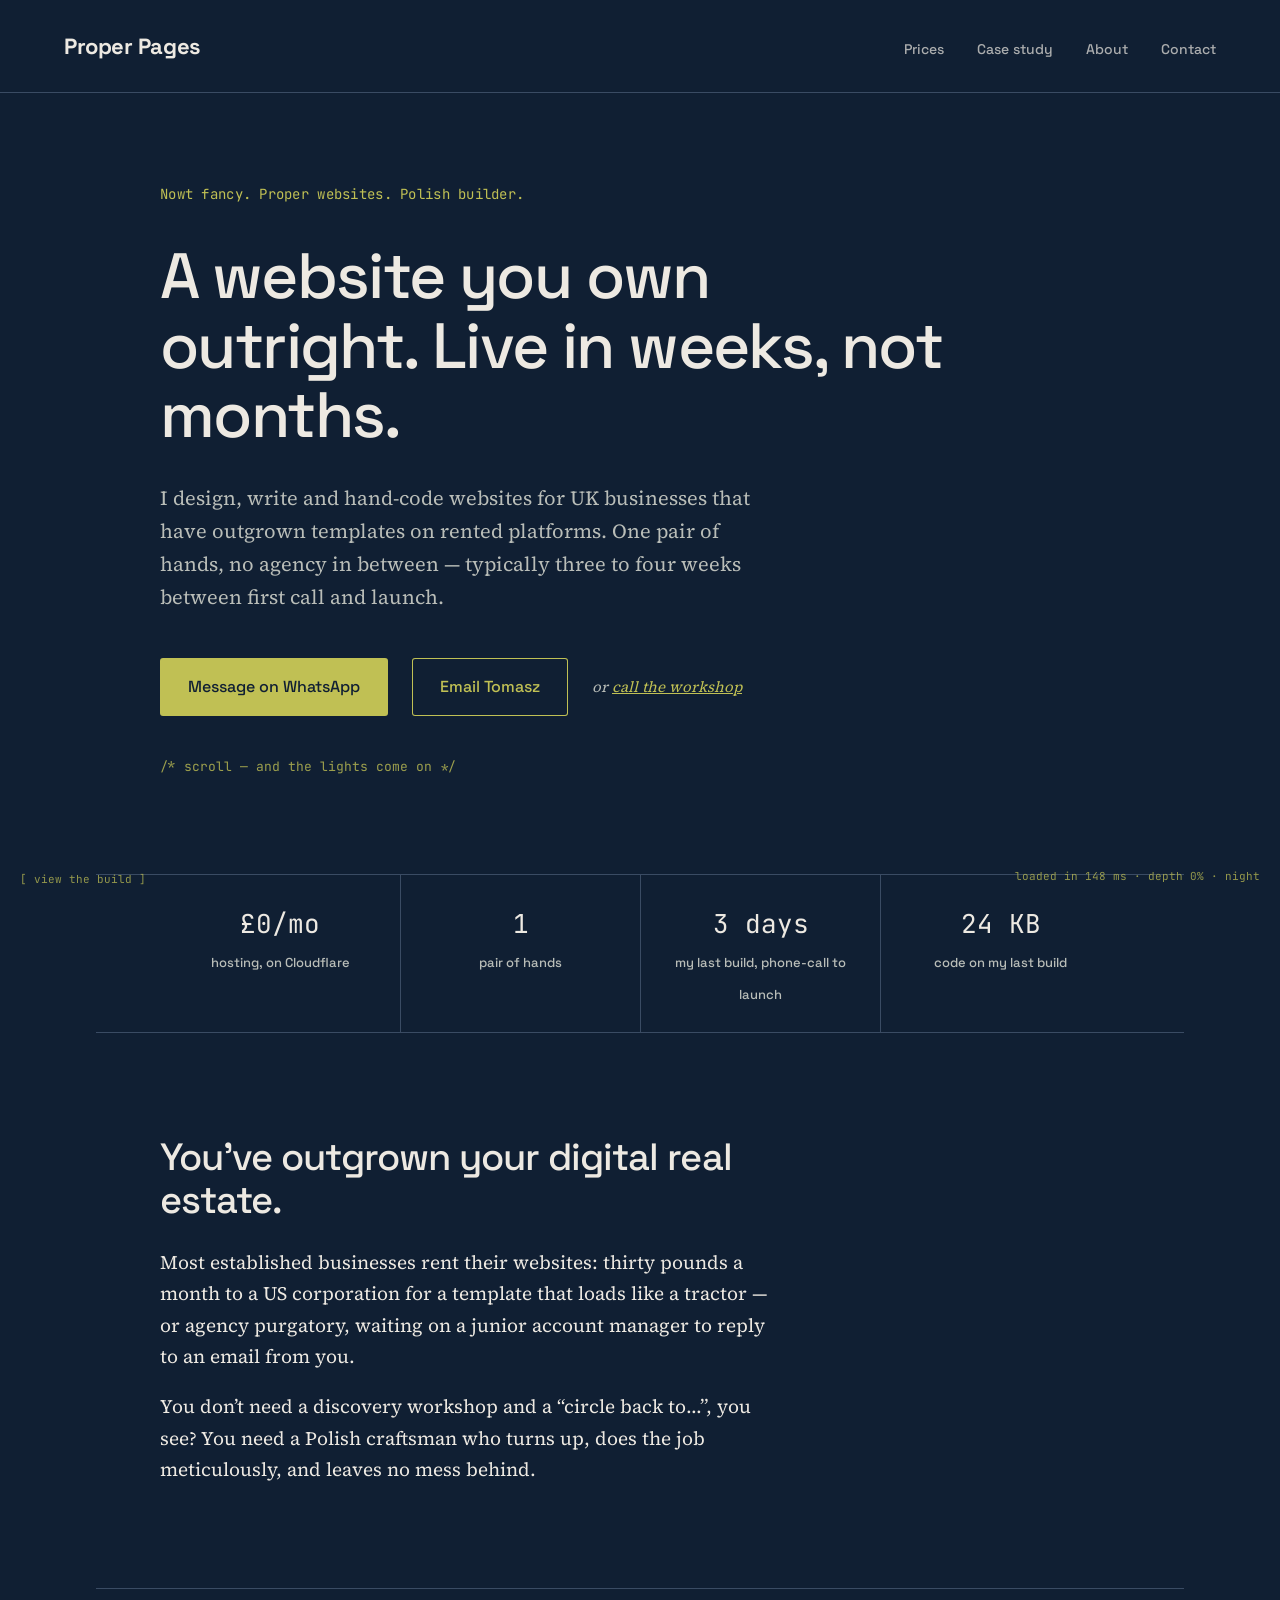
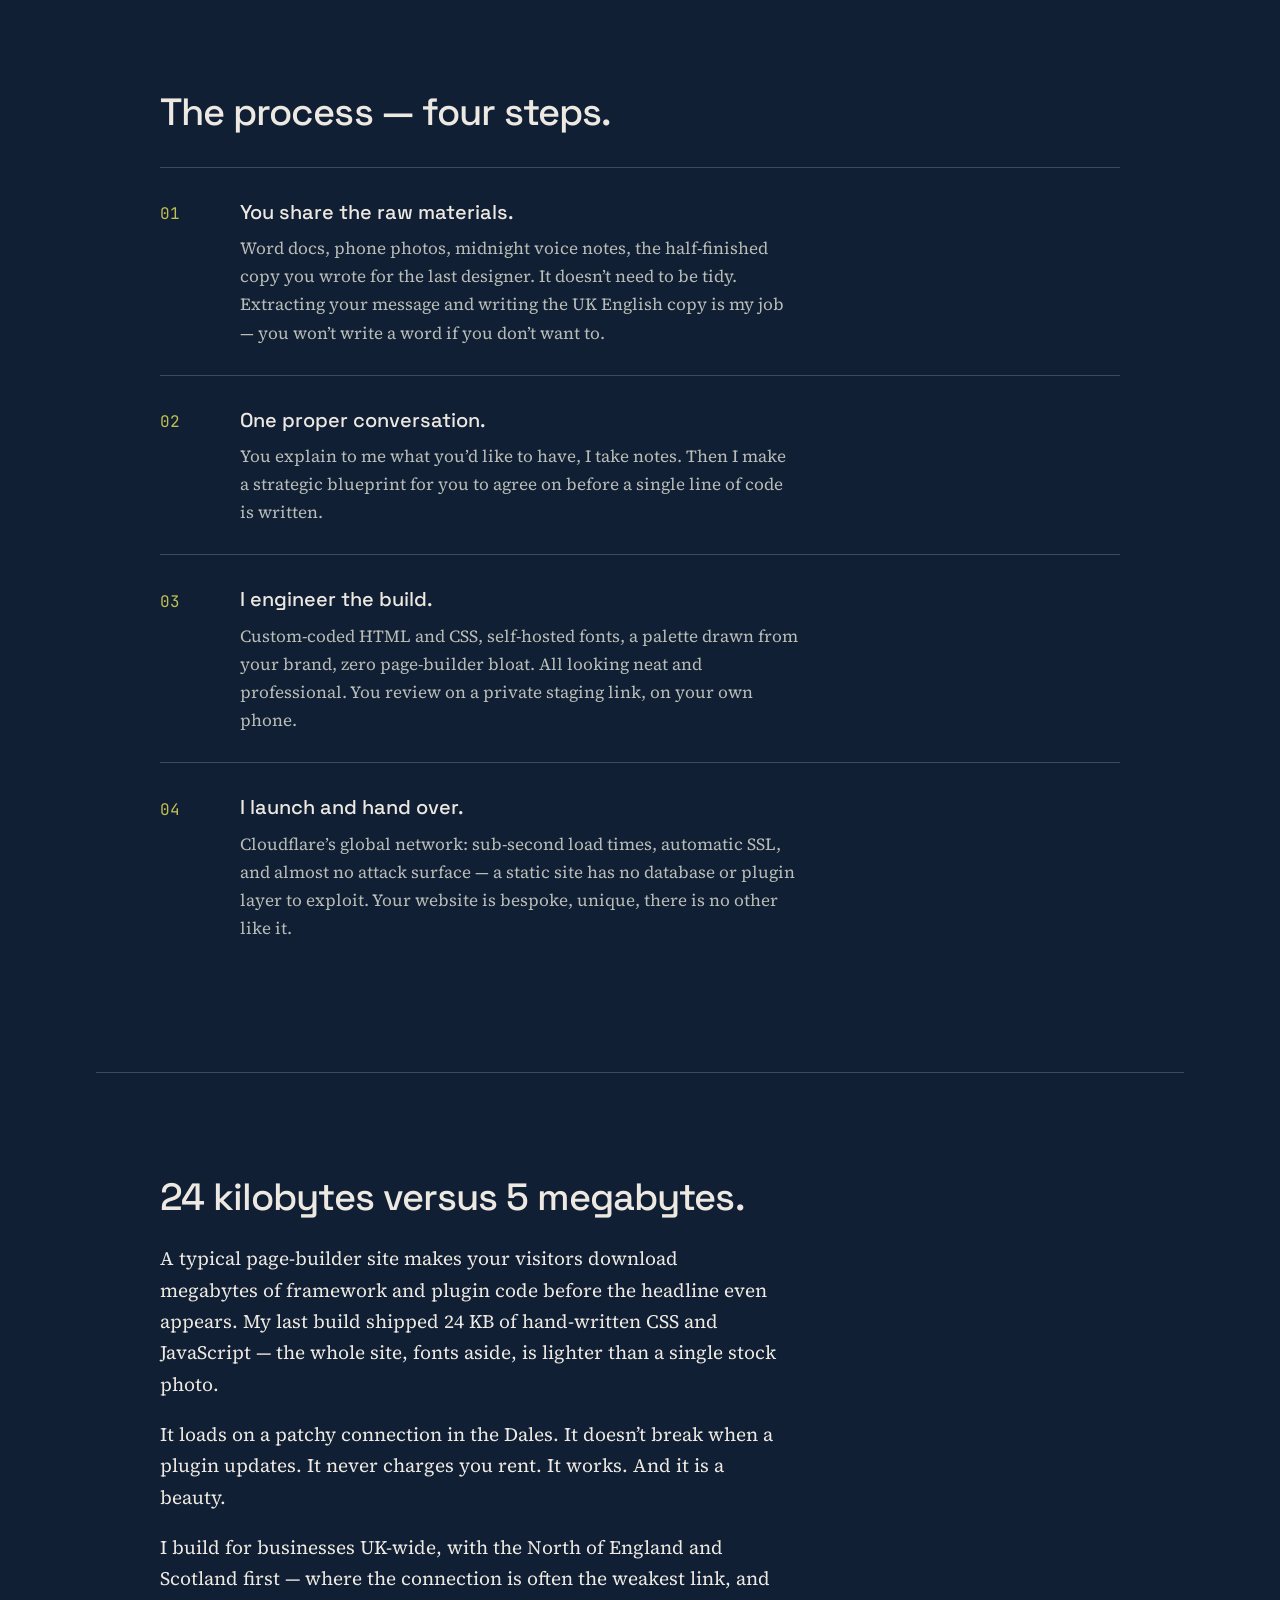
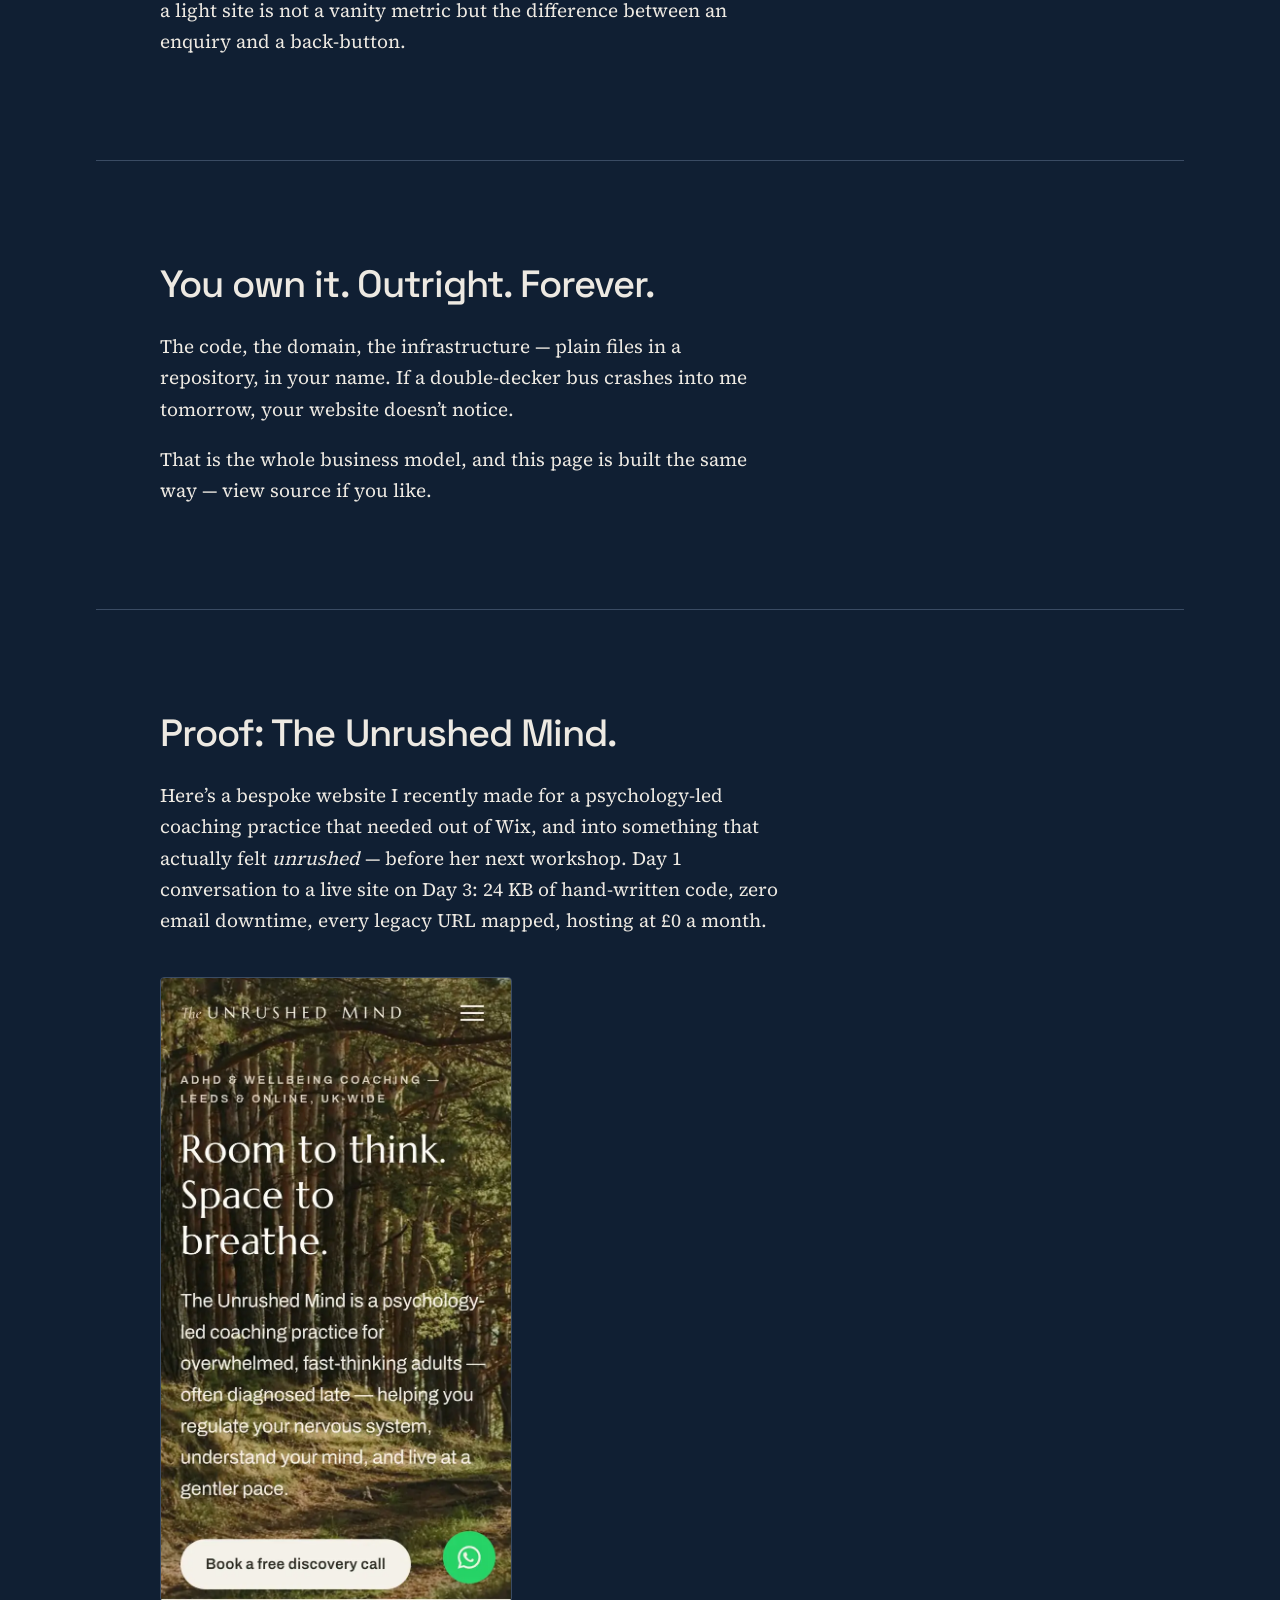
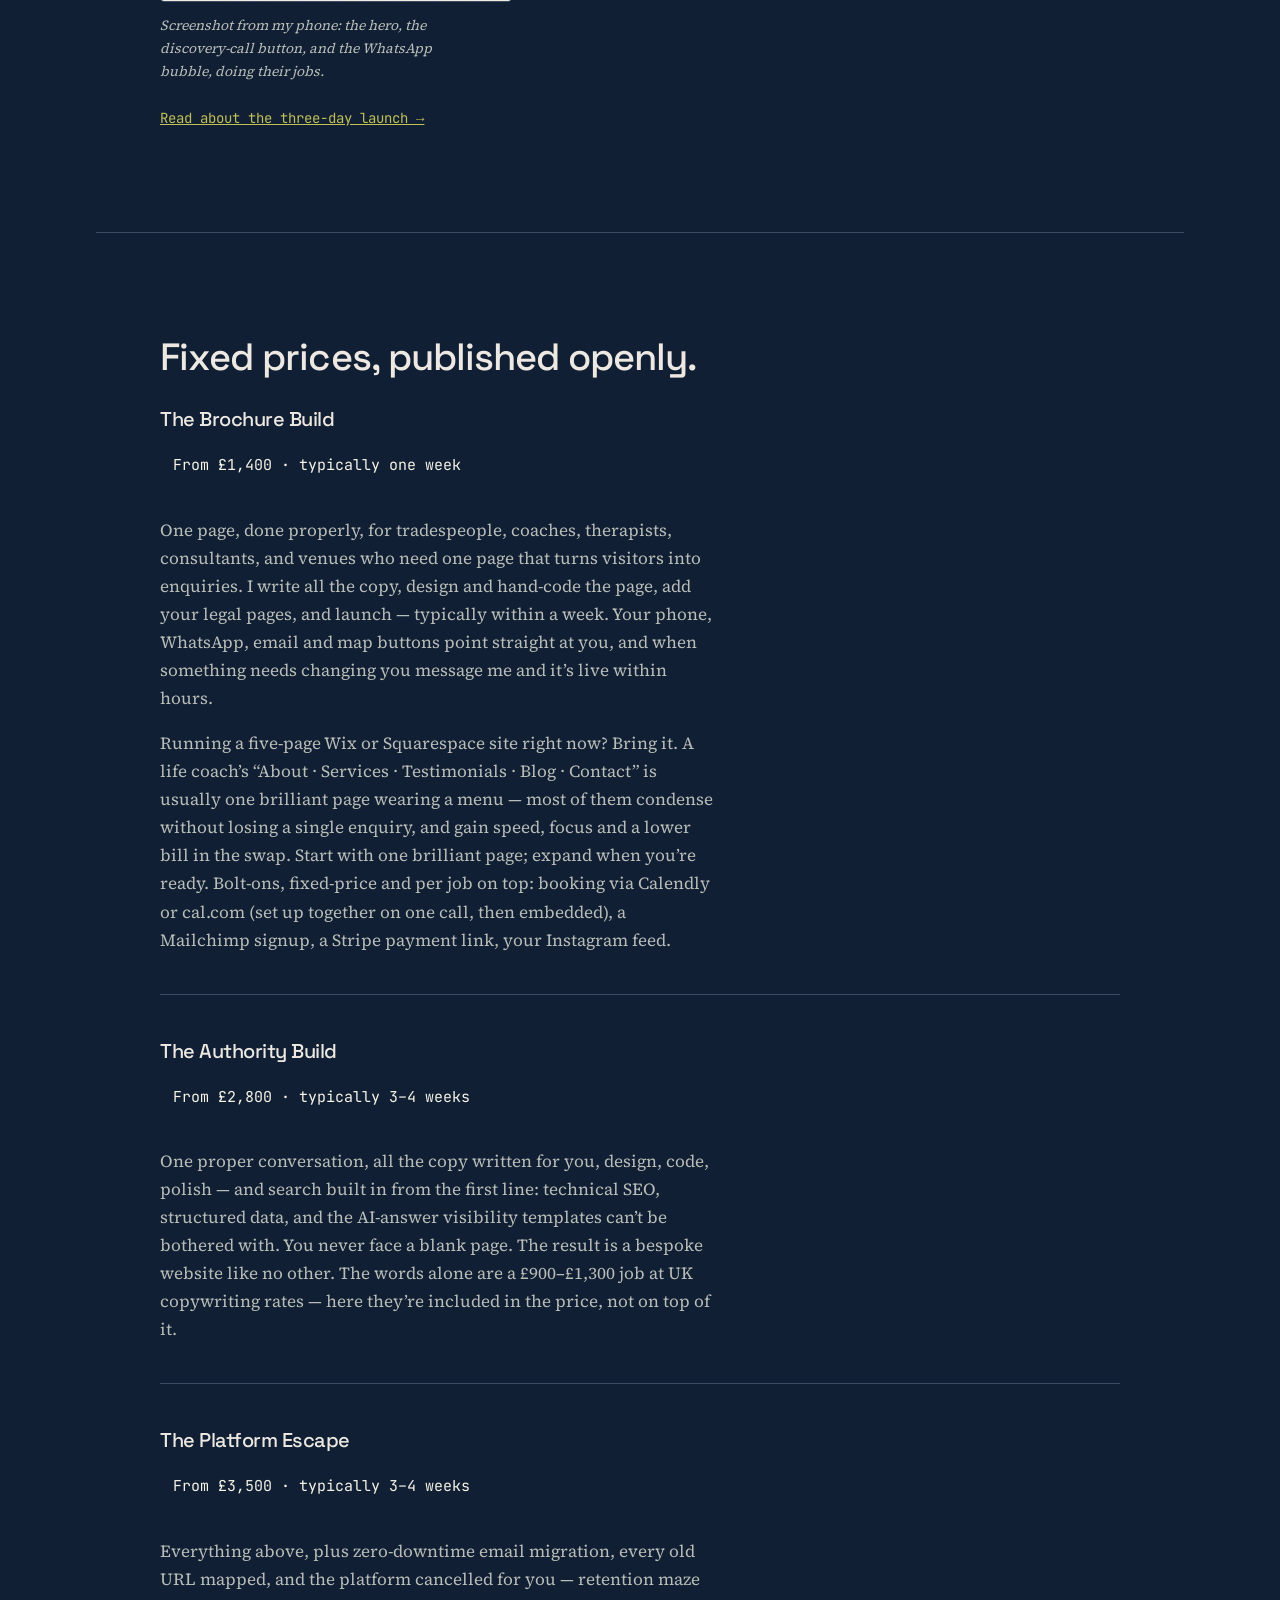
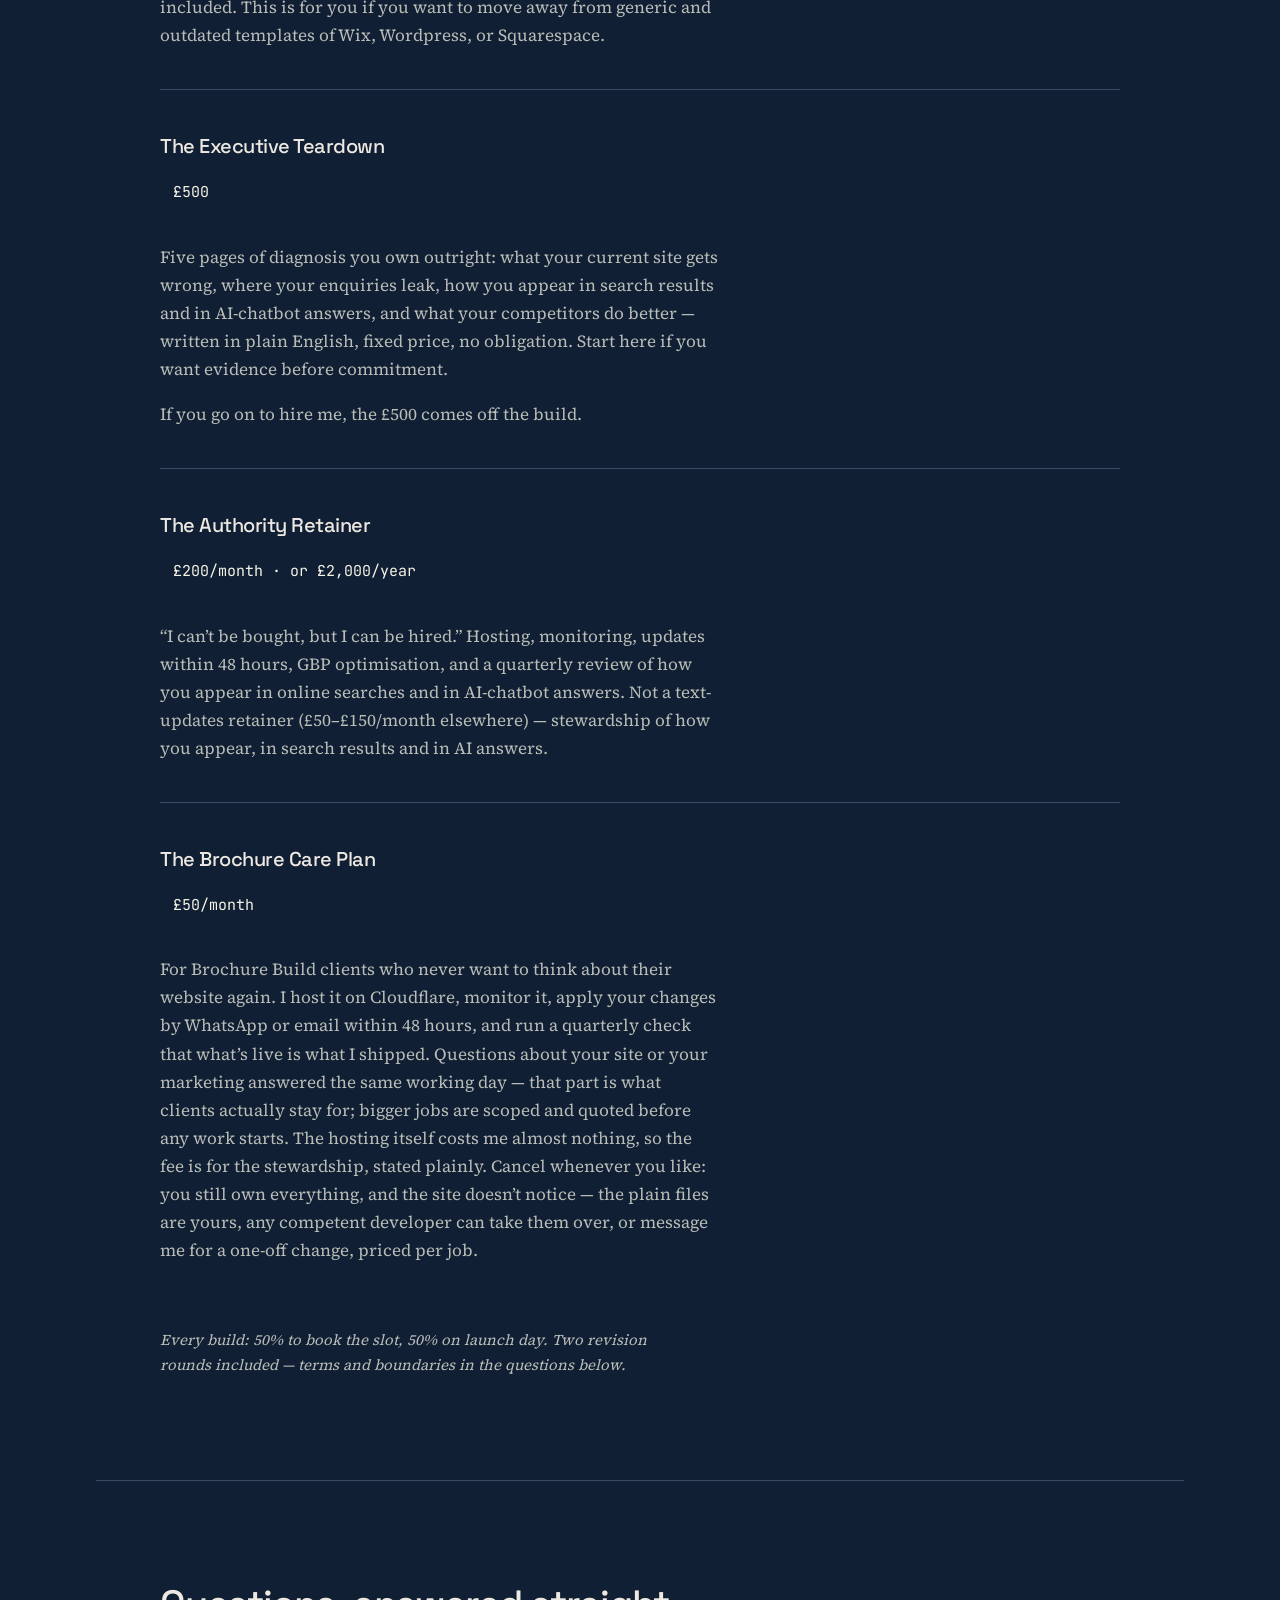
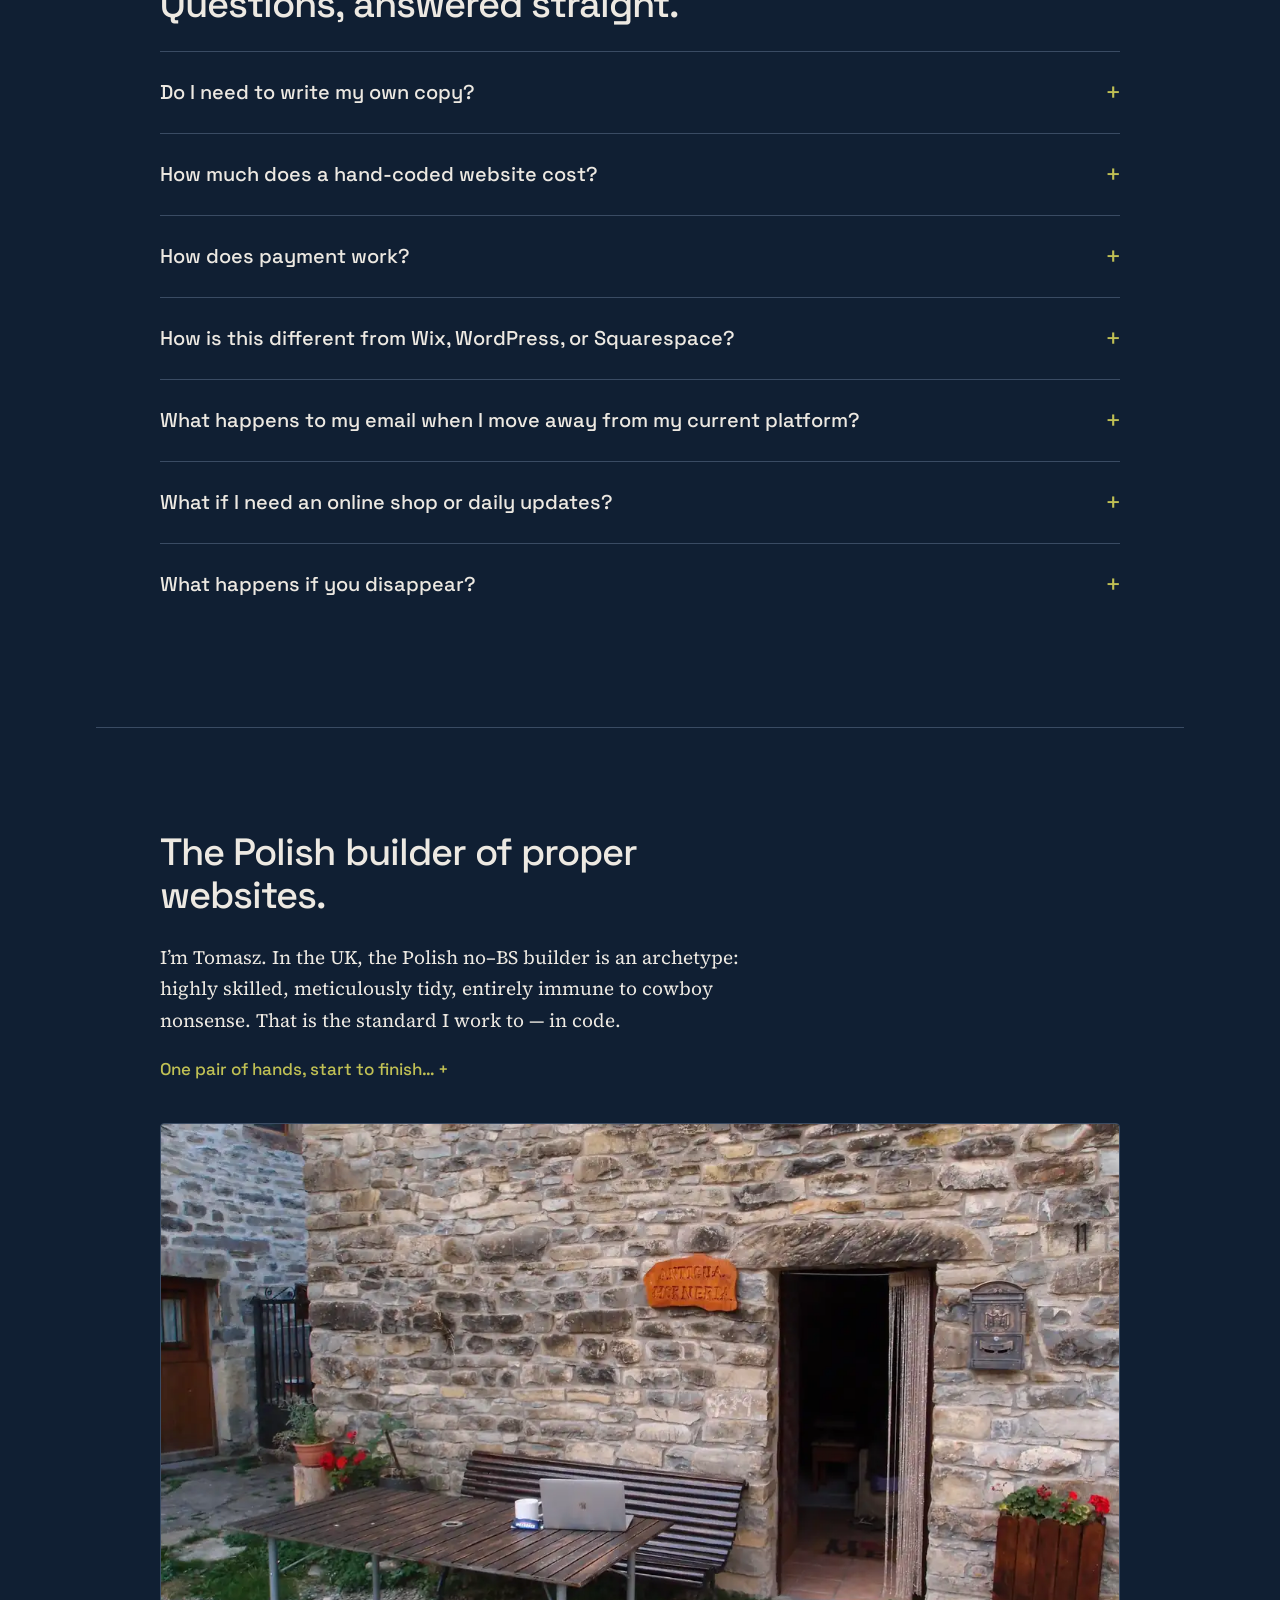
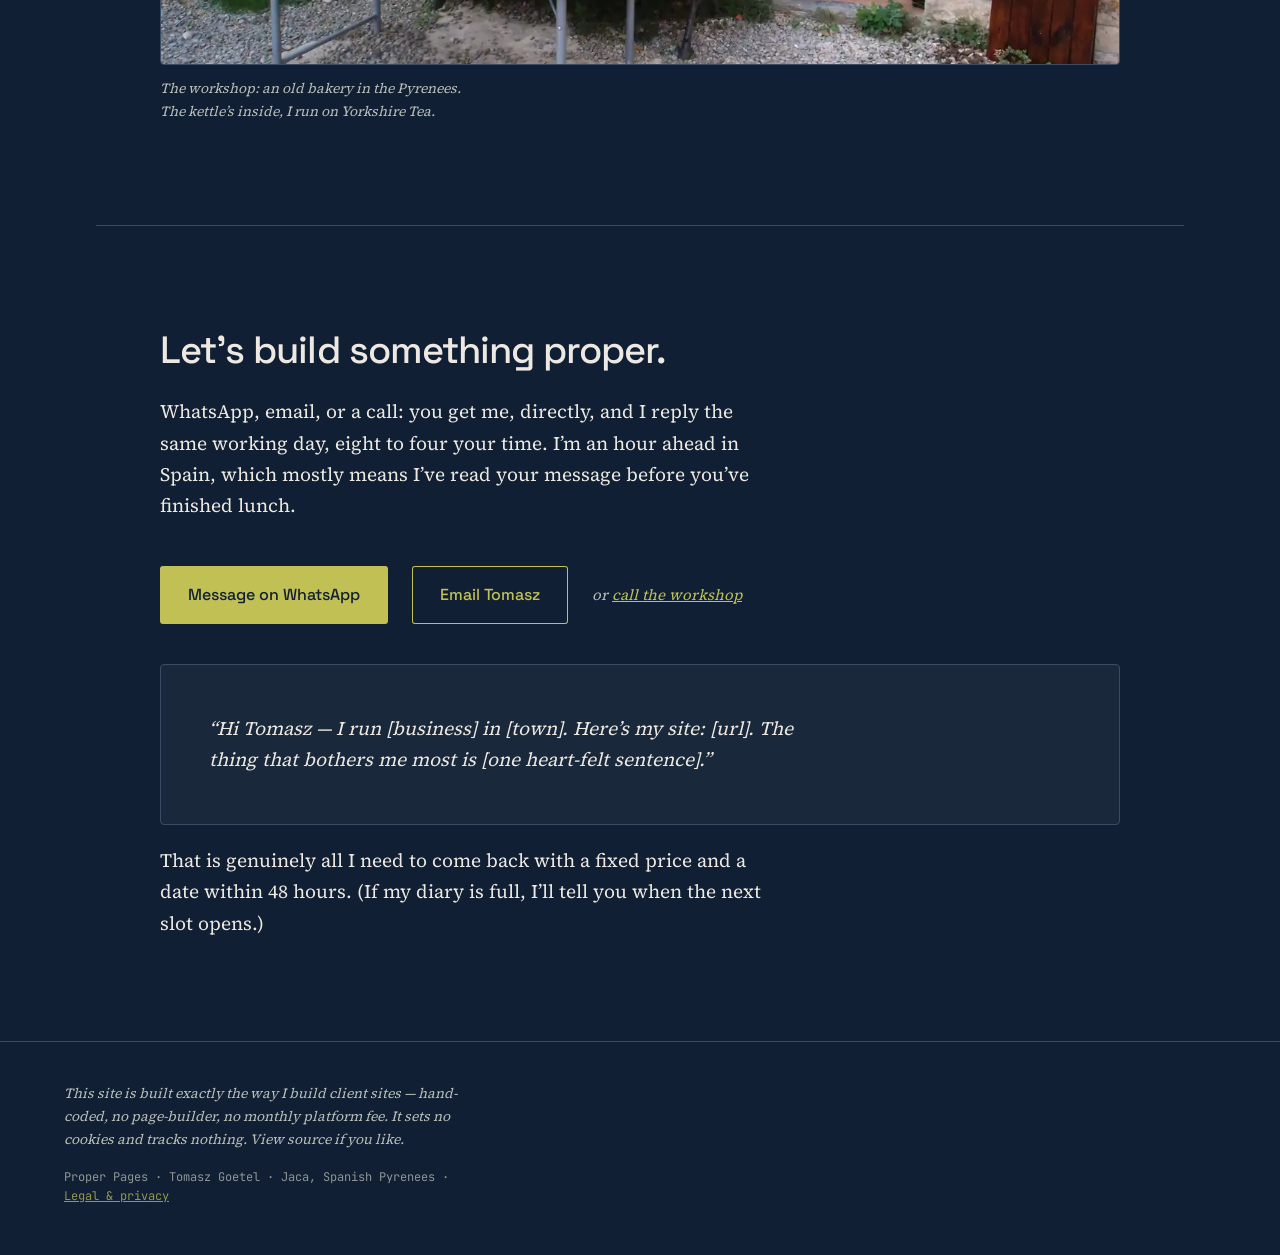
==== commit ecb20135: "pass-over nits" ====
--- a/index.html
+++ b/index.html
@@ -154,7 +154,7 @@
 
 <div class="stats wrap" role="list">
   <div class="stat" role="listitem"><b>£0/mo</b><span>hosting, on Cloudflare</span></div>
-  <div class="stat" role="listitem"><b>1</b><span>pair of hands, start to finish</span></div>
+  <div class="stat" role="listitem"><b>1</b><span>pair of hands</span></div>
   <div class="stat" role="listitem"><b>3 days</b><span>my last build, phone-call to launch</span></div>
   <div class="stat" role="listitem"><b>24 KB</b><span>code on my last build</span></div>
 </div>
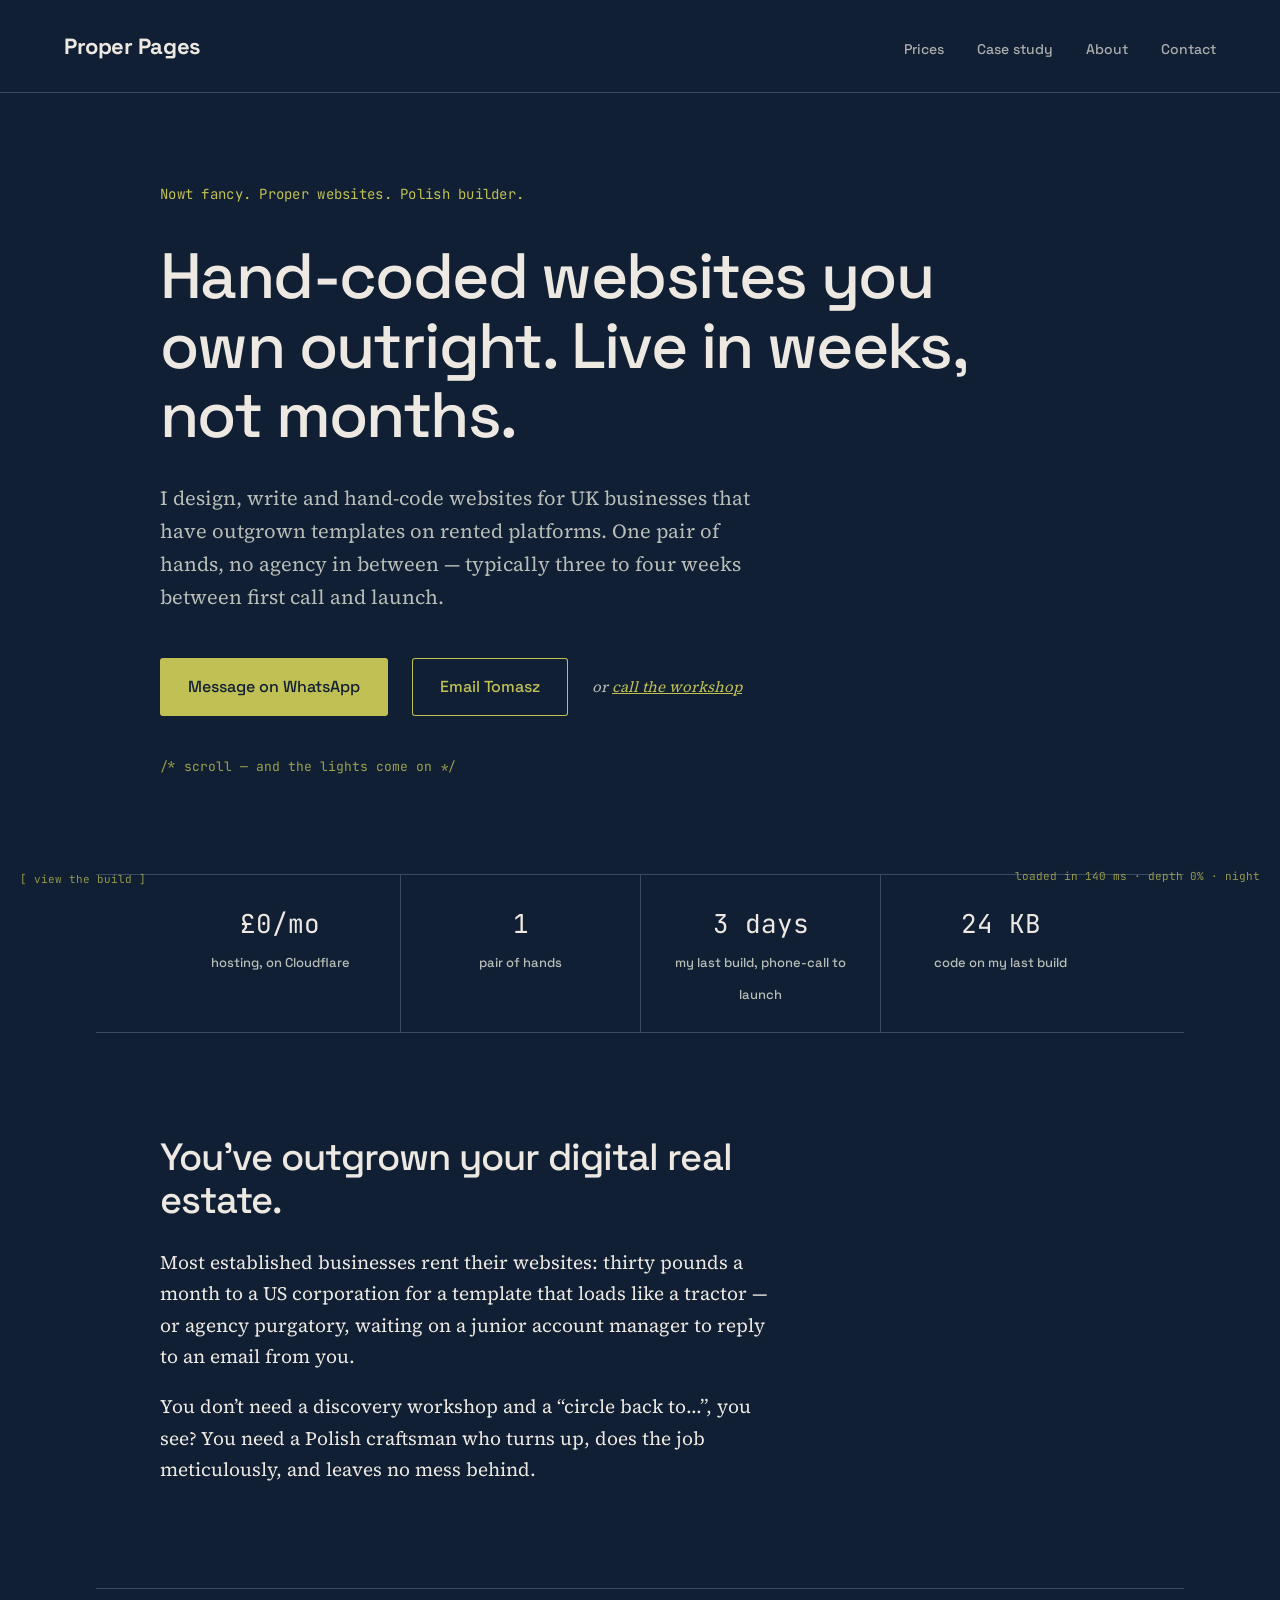
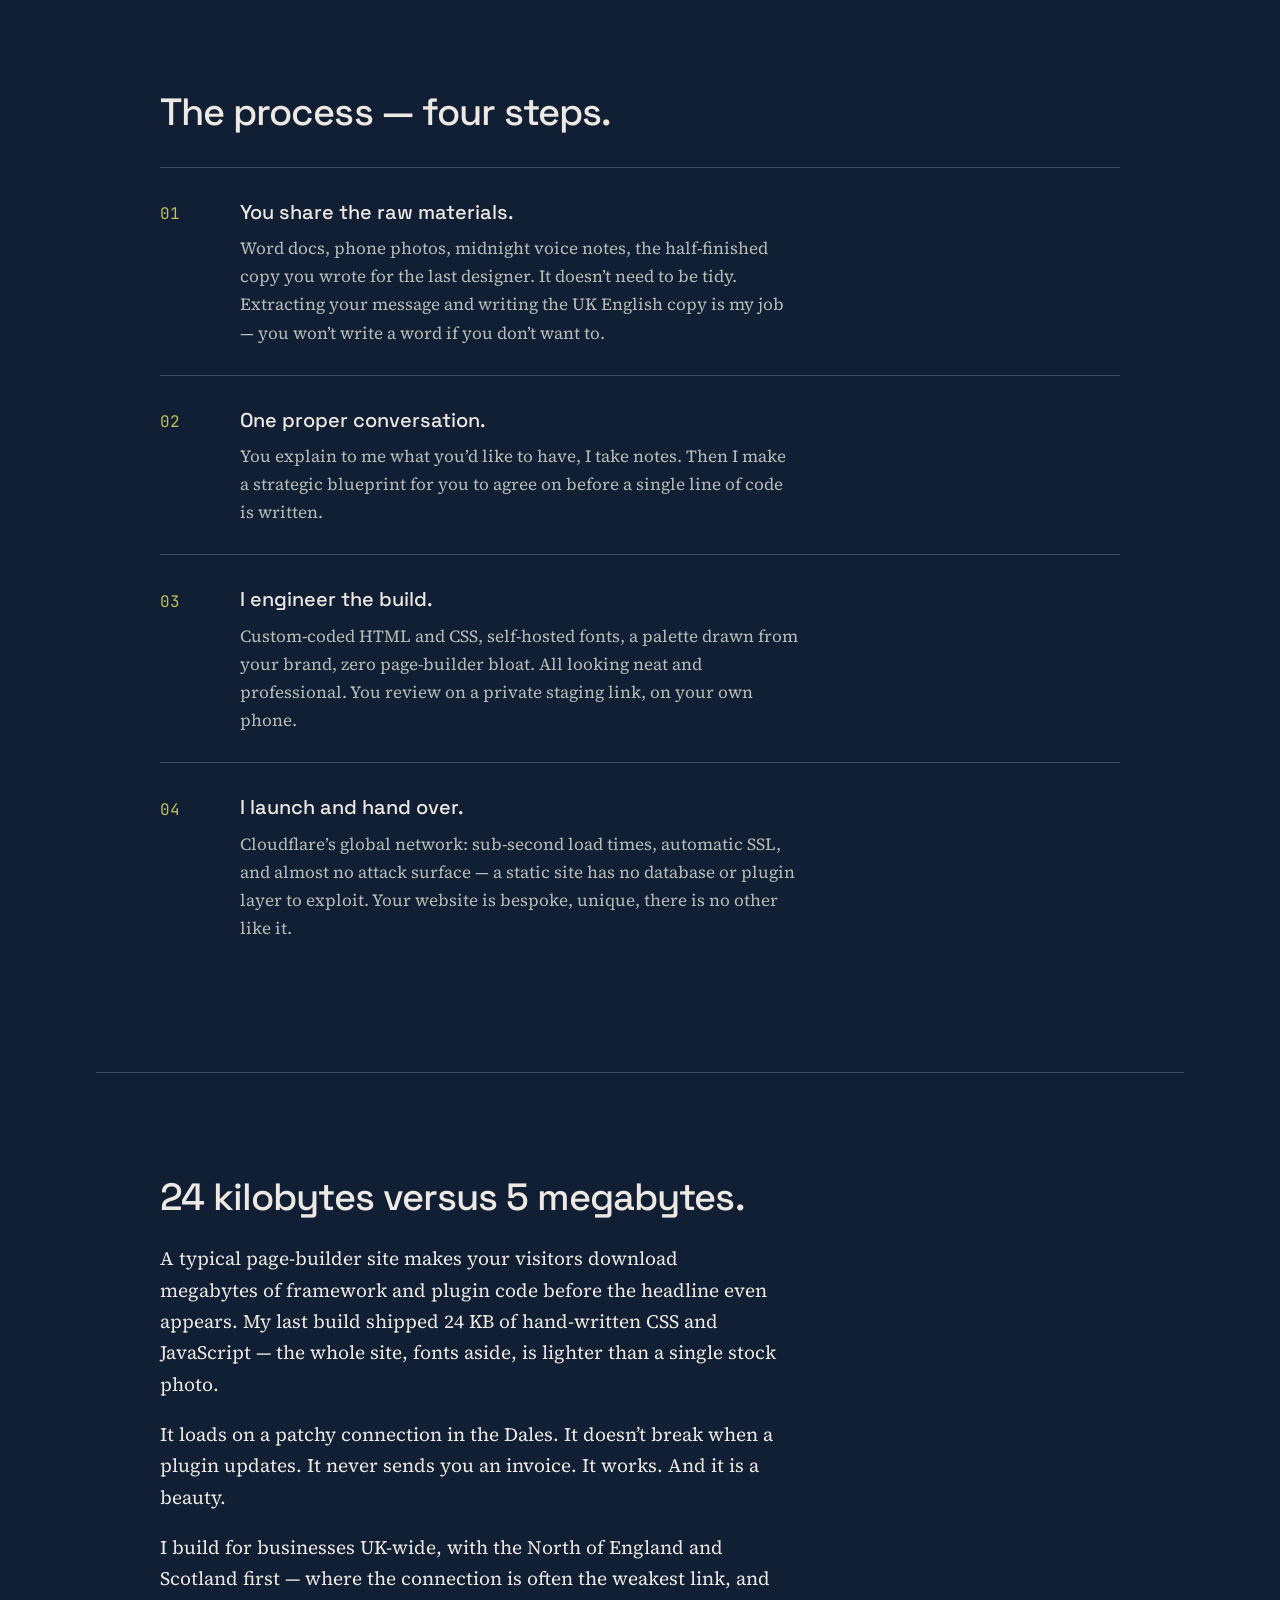
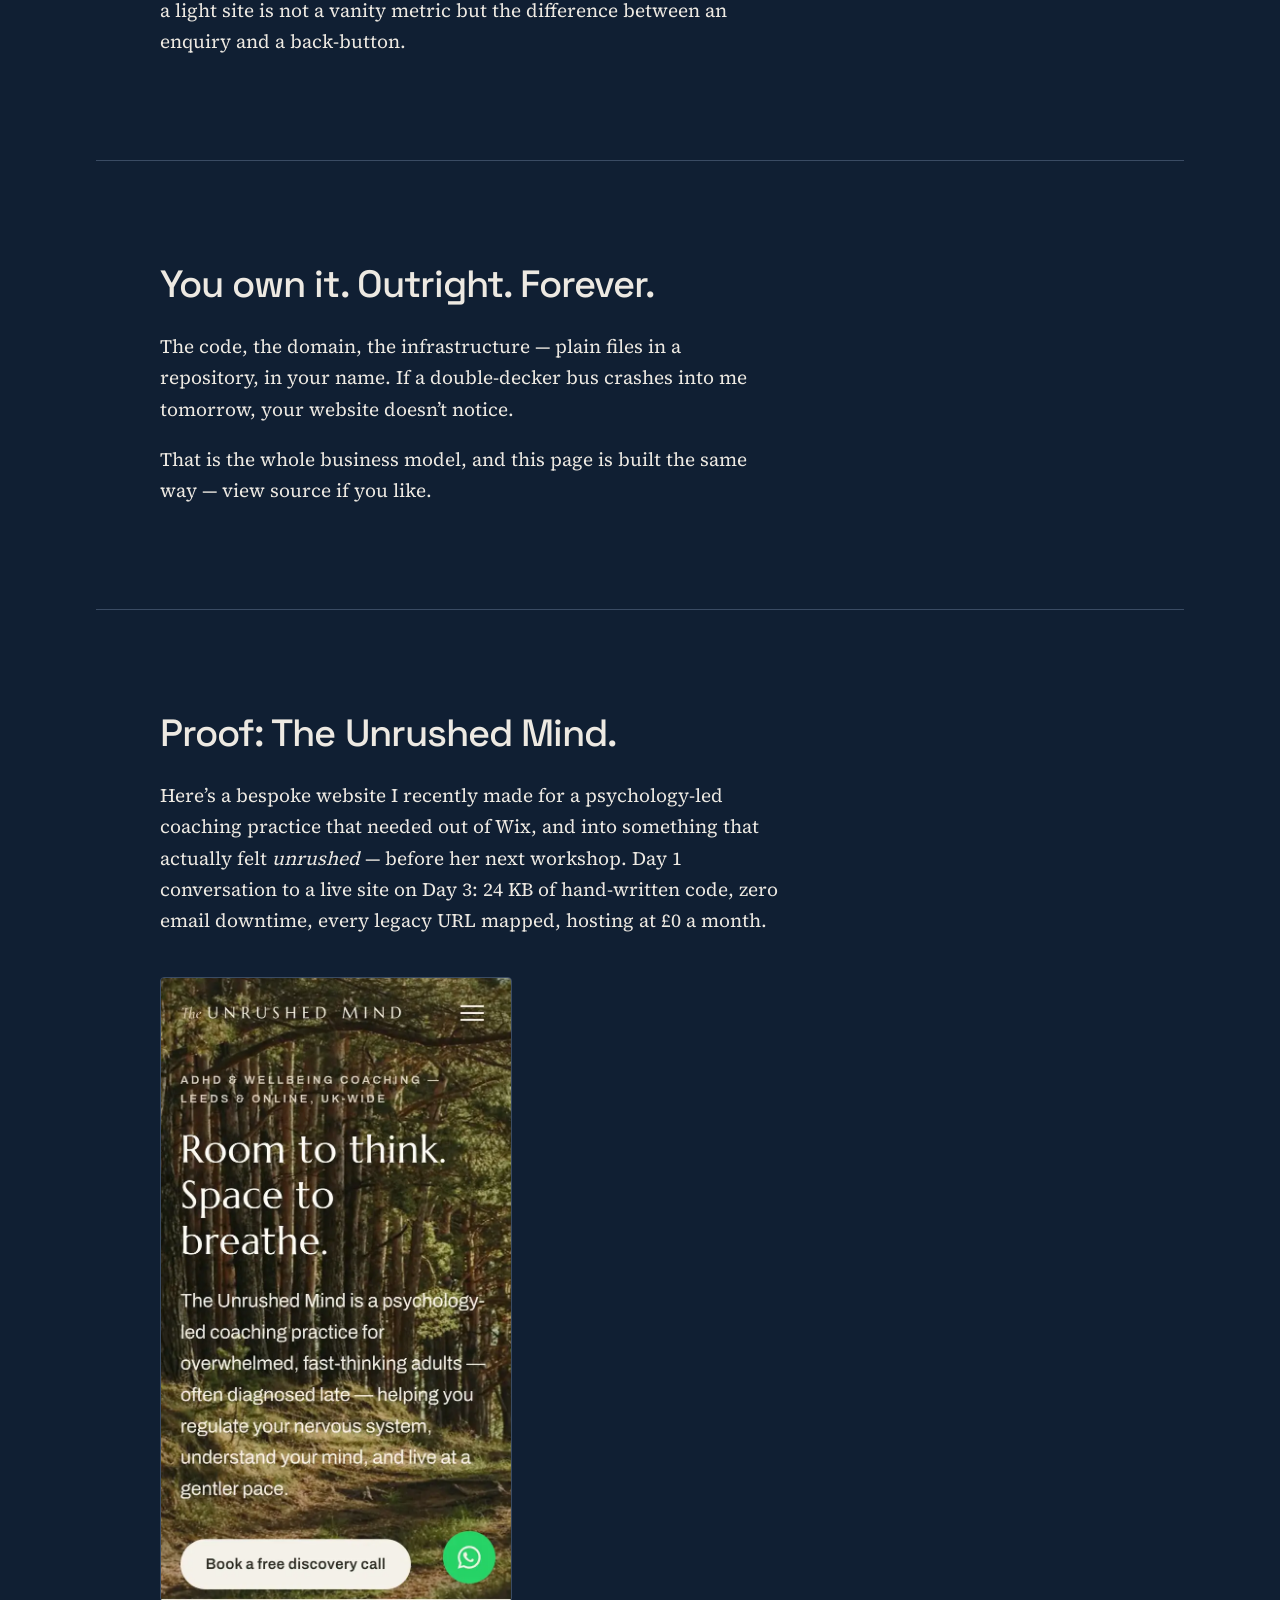
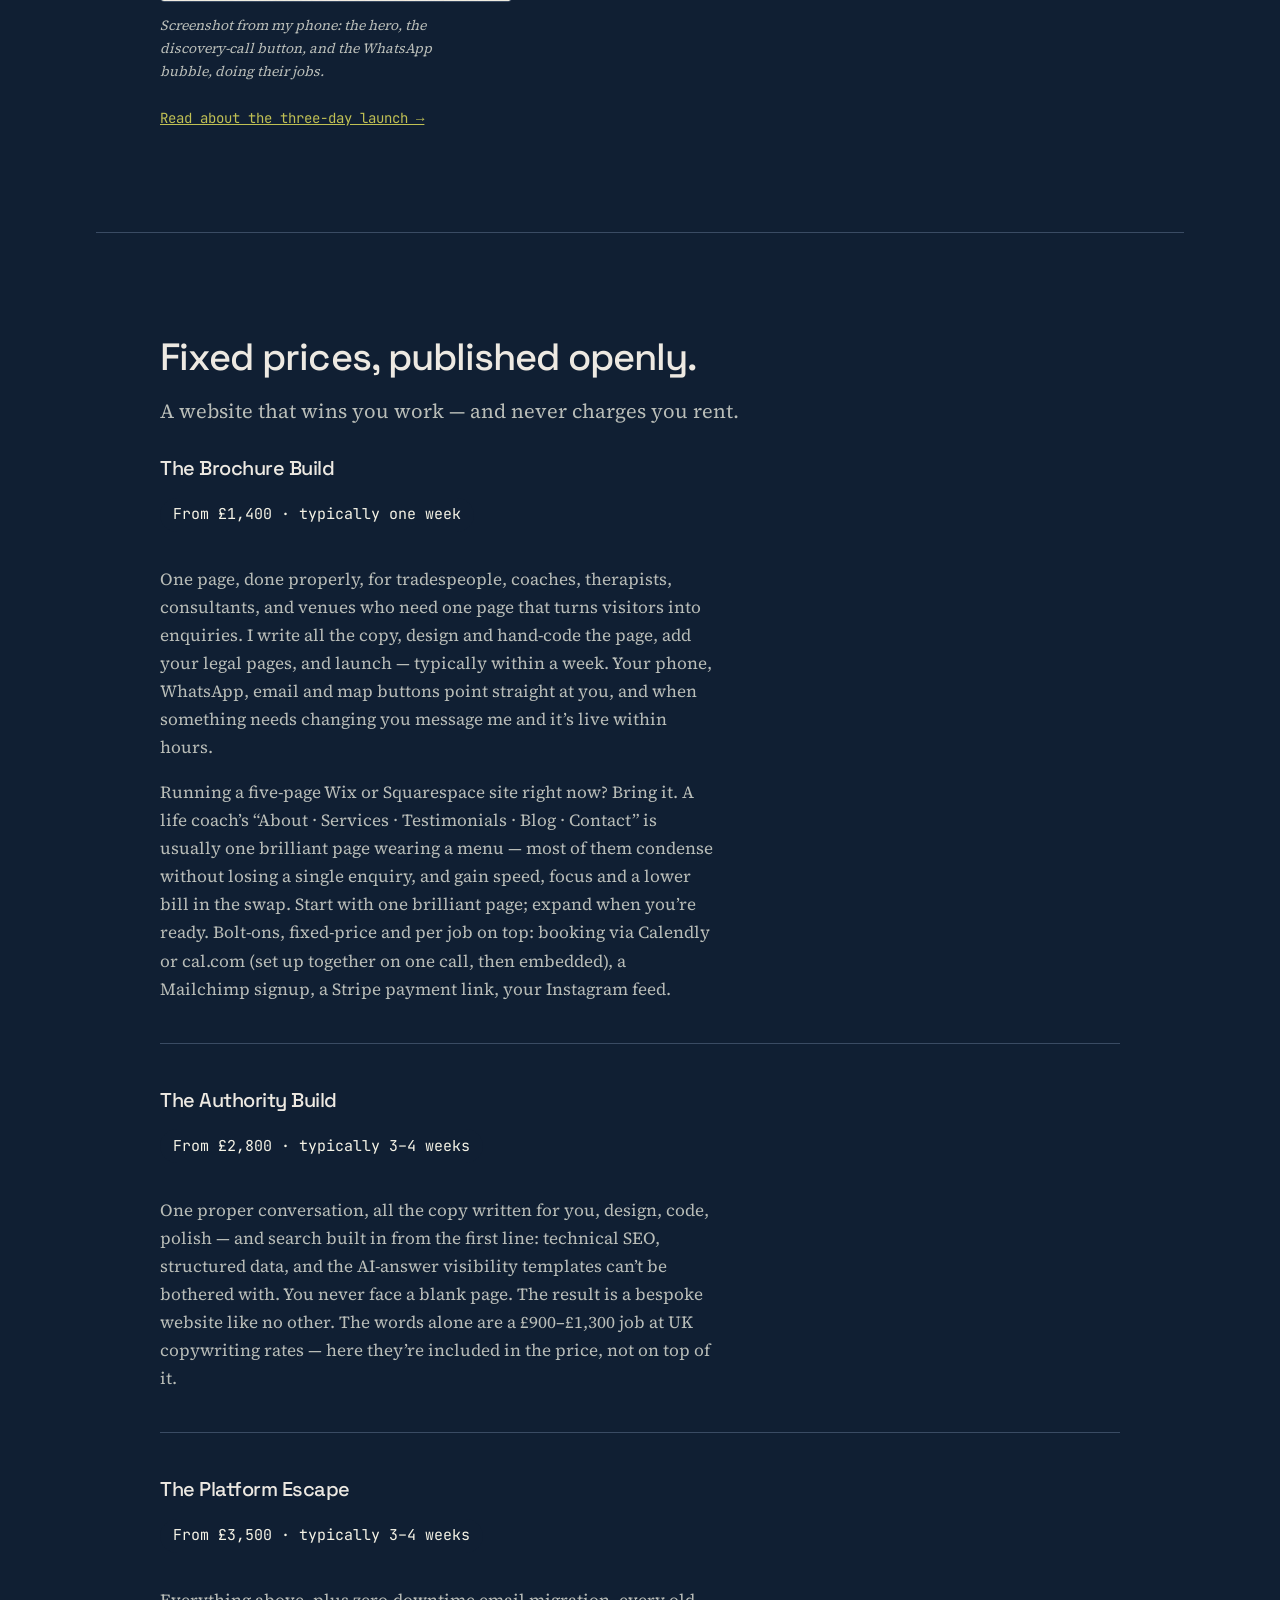
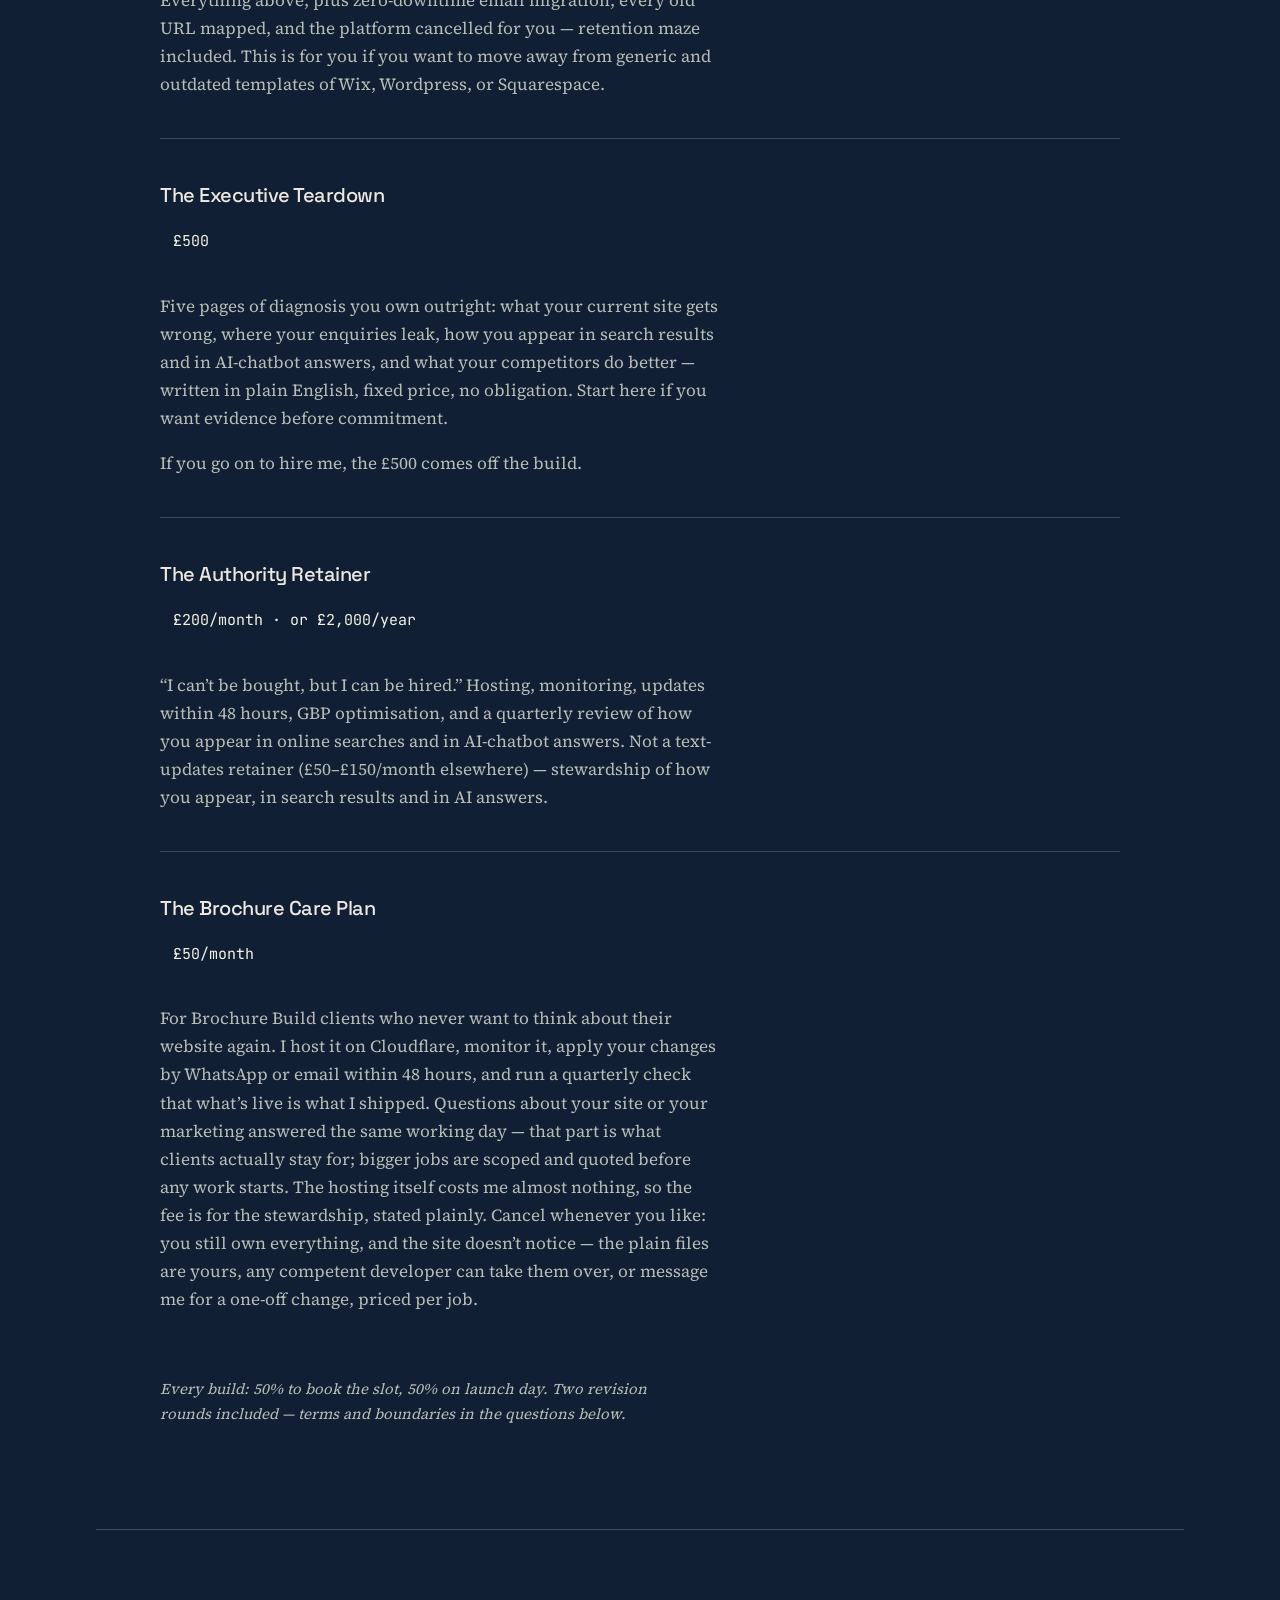
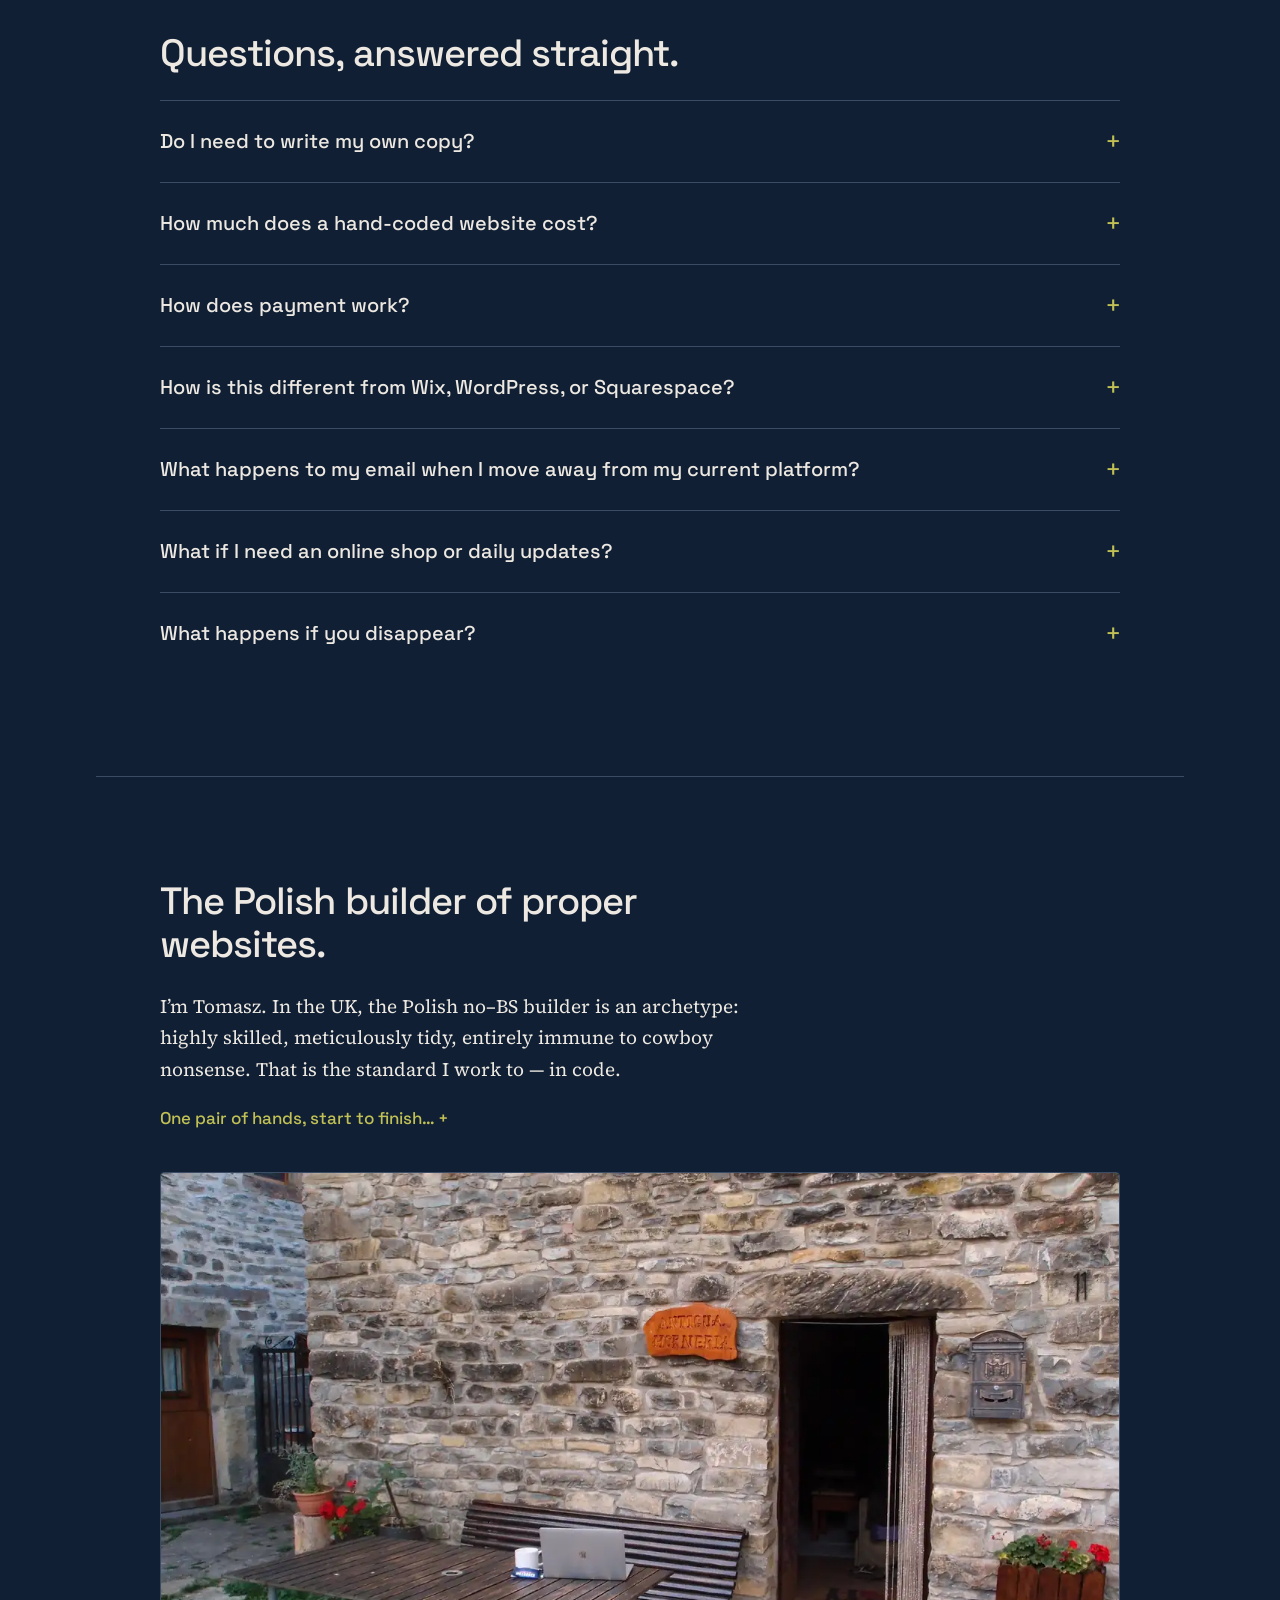
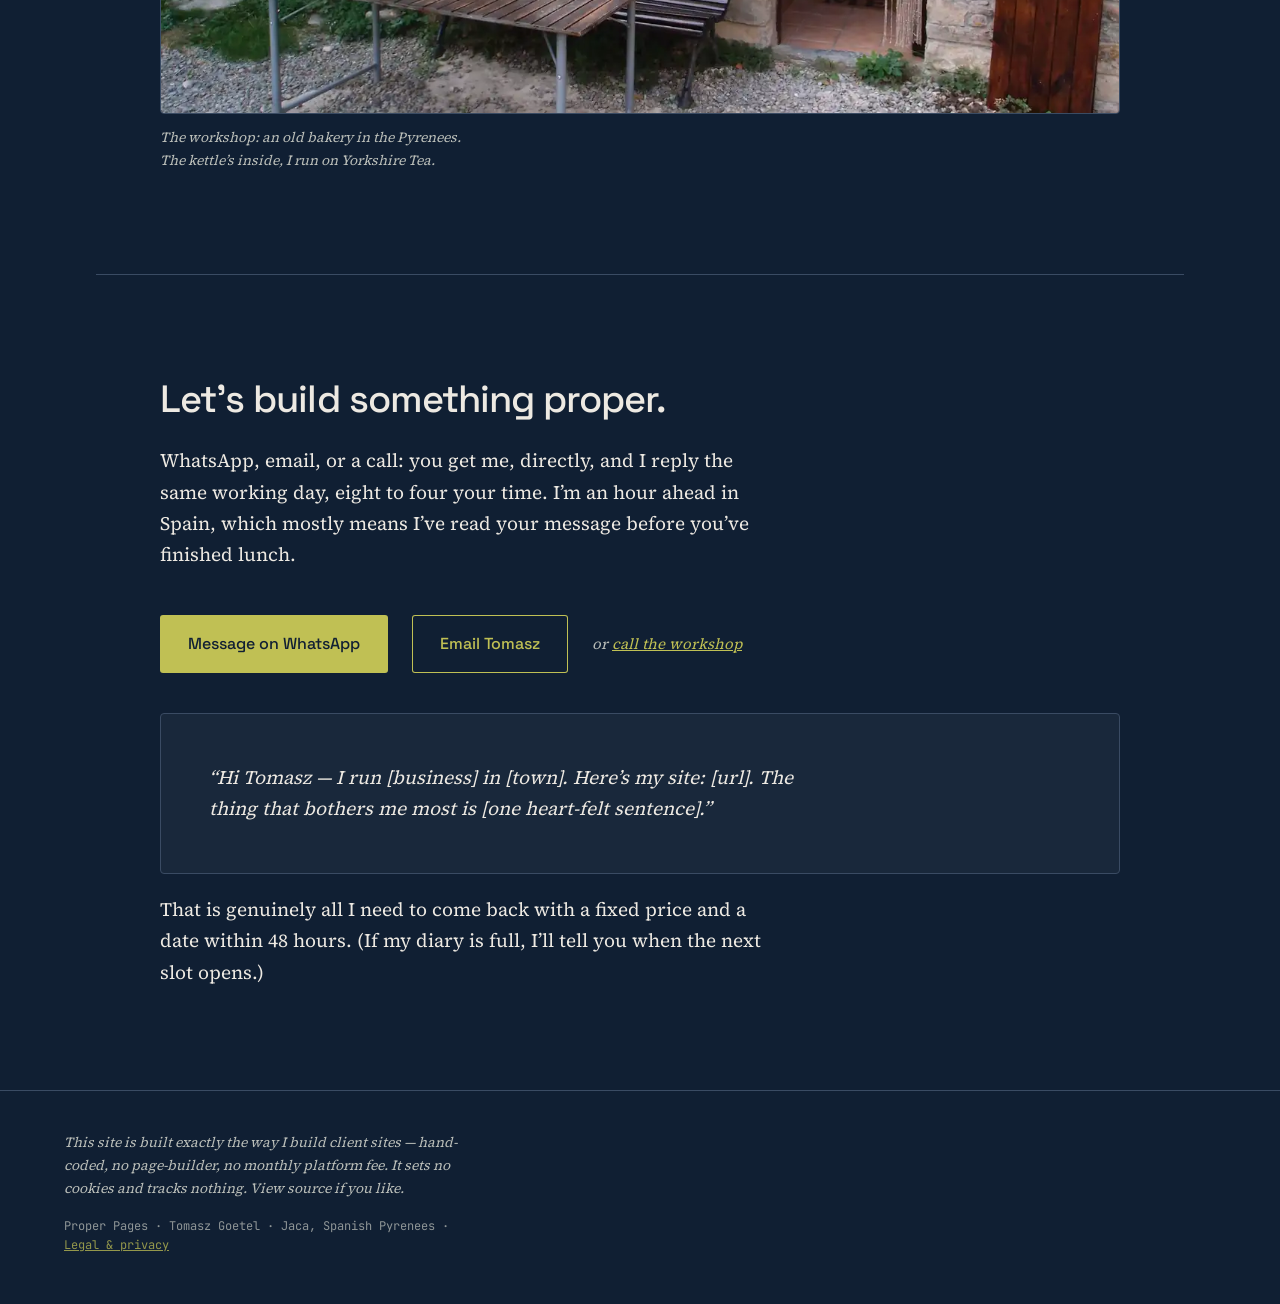
==== commit 48a9c5ee: "hero: hand-coded H1, golden line into prices" ====
--- a/index.html
+++ b/index.html
@@ -142,7 +142,7 @@
 
 <section class="hero wrap">
   <p class="tagline">Nowt fancy. Proper websites. Polish builder.</p>
-  <h1>A website you own outright. Live in weeks, not months.</h1>
+  <h1>Hand-coded websites you own outright. Live in weeks, not months.</h1>
   <p class="sub">I design, write and hand-code websites for UK businesses that have outgrown templates on rented platforms. One pair of hands, no agency in between — typically three to four weeks between first call and launch.</p>
   <div class="cta-row">
     <a class="btn" data-c="wa">Message on WhatsApp</a>
@@ -178,7 +178,7 @@
 <section class="wrap" id="weight">
   <h2>24 kilobytes versus 5 megabytes.</h2>
   <p>A typical page-builder site makes your visitors download megabytes of framework and plugin code before the headline even appears. My last build shipped 24&nbsp;KB of hand-written CSS and JavaScript — the whole site, fonts aside, is lighter than a single stock photo.</p>
-  <p>It loads on a patchy connection in the Dales. It doesn’t break when a plugin updates. It never charges you rent. It works. And it is a beauty.</p>
+  <p>It loads on a patchy connection in the Dales. It doesn’t break when a plugin updates. It never sends you an invoice. It works. And it is a beauty.</p>
 <p>I build for businesses UK-wide, with the North of England and Scotland first — where the connection is often the weakest link, and a light site is not a vanity metric but the difference between an enquiry and a back-button.</p>
 </section>
 
@@ -200,6 +200,7 @@
 
 <section class="wrap" id="prices">
   <h2>Fixed prices, published openly.</h2>
+  <p class="lede">A website that wins you work — and never charges you rent.</p>
 
   <div class="package" id="brochure-build">
     <h3 class="mt-0">The Brochure Build</h3>
--- a/assets/css/style.css
+++ b/assets/css/style.css
@@ -74,7 +74,7 @@
 h3 { font-size: 1.25rem; margin: 2.25rem 0 .75rem; }
 p { max-width: 62ch; }
 p + p { margin-top: 1em; }
-.lede { font-size: 1.25rem; color: var(--muted); }
+.lede { font-size: 1.25rem; color: var(--muted); margin: -0.5rem 0 1.5rem; }
 .small { font-size: .9375rem; color: var(--muted); }
 .mono { font-family: var(--font-mono); font-size: .875rem; color: var(--accent); margin-top: 1.5rem; }
 em { font-style: italic; }
